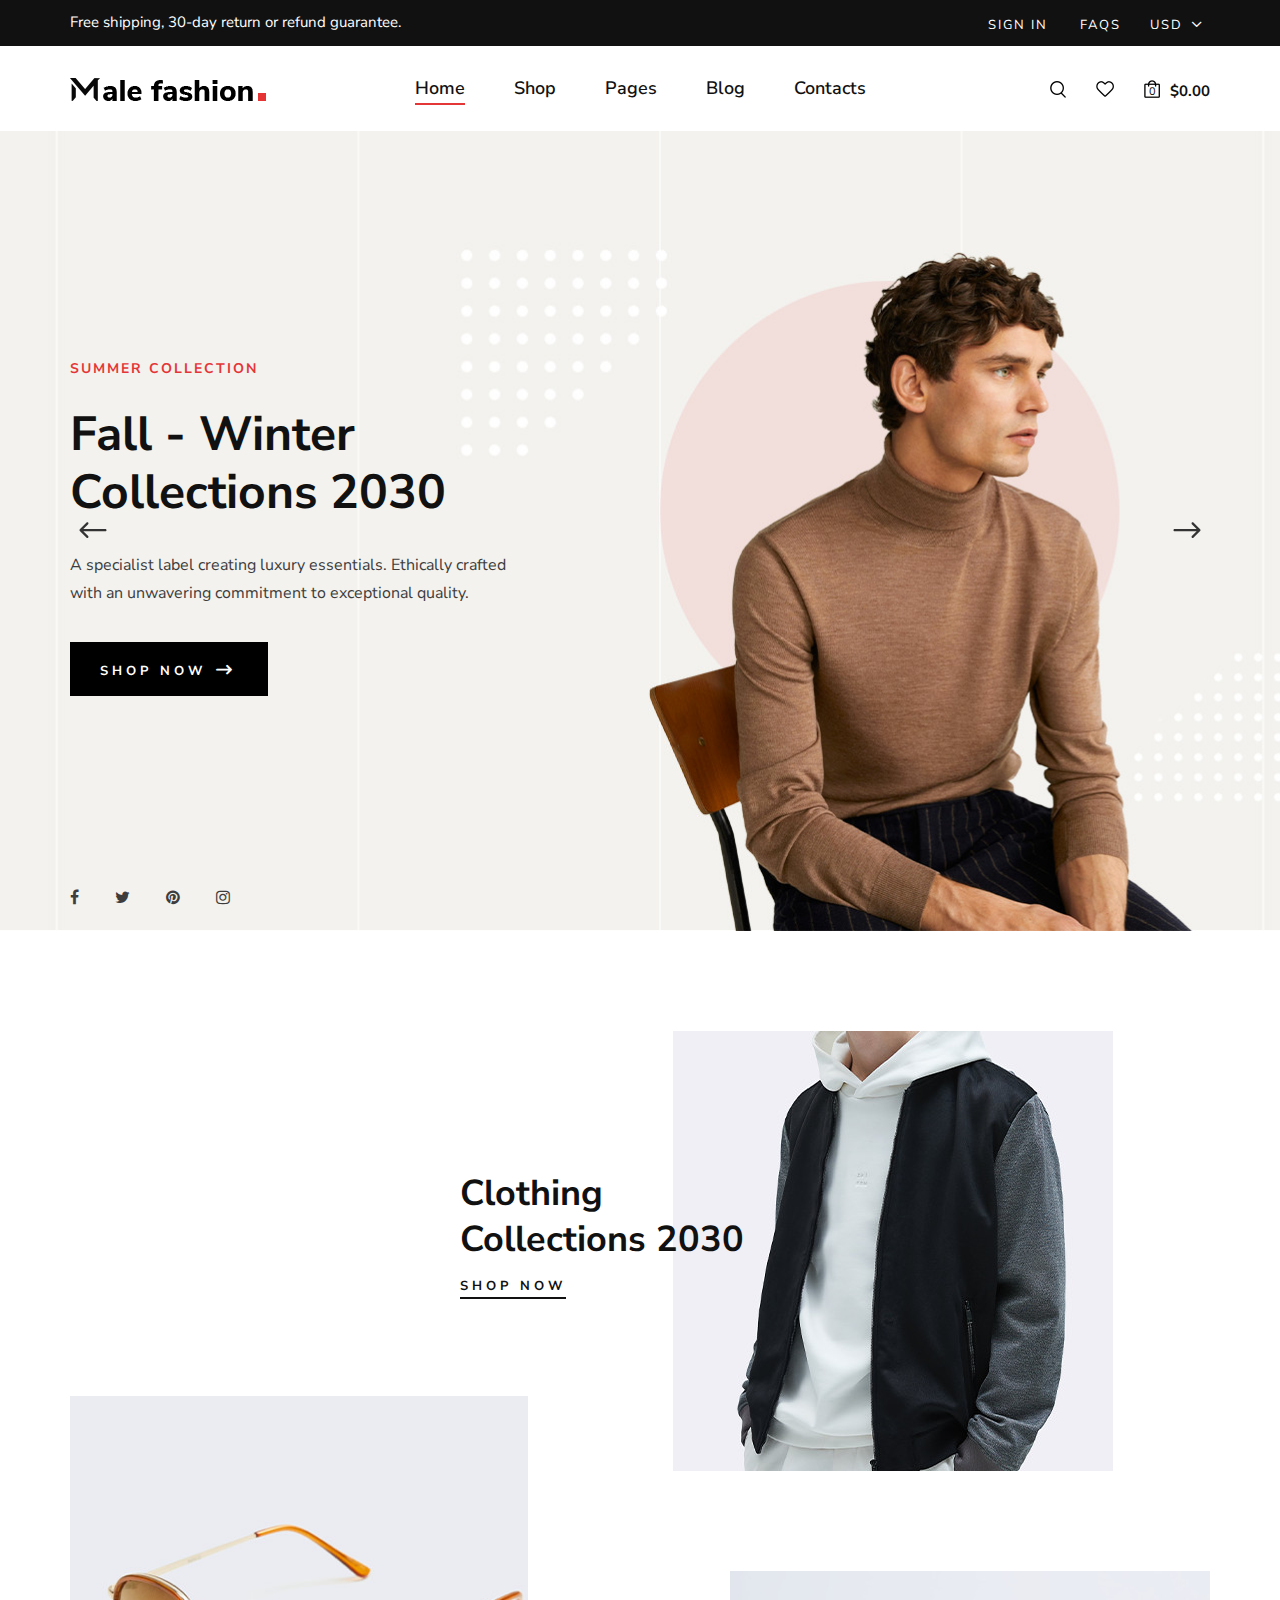
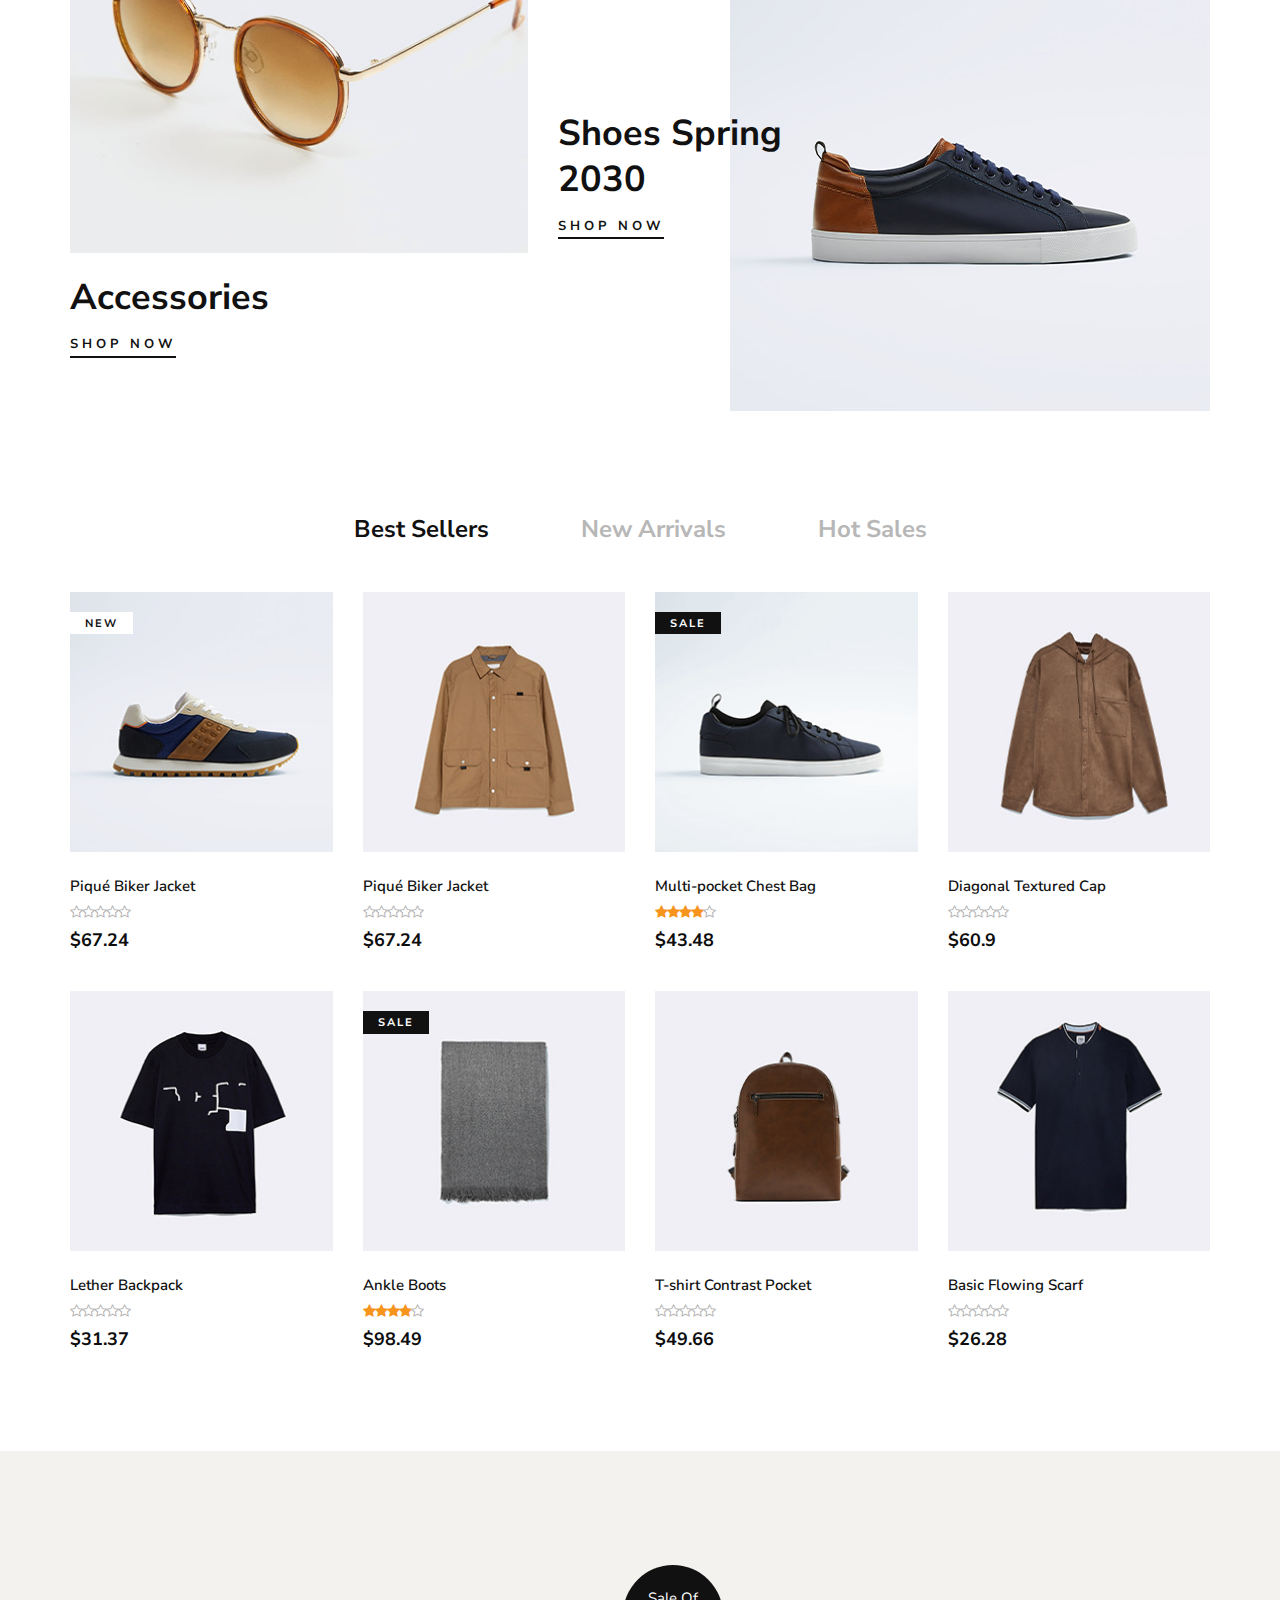
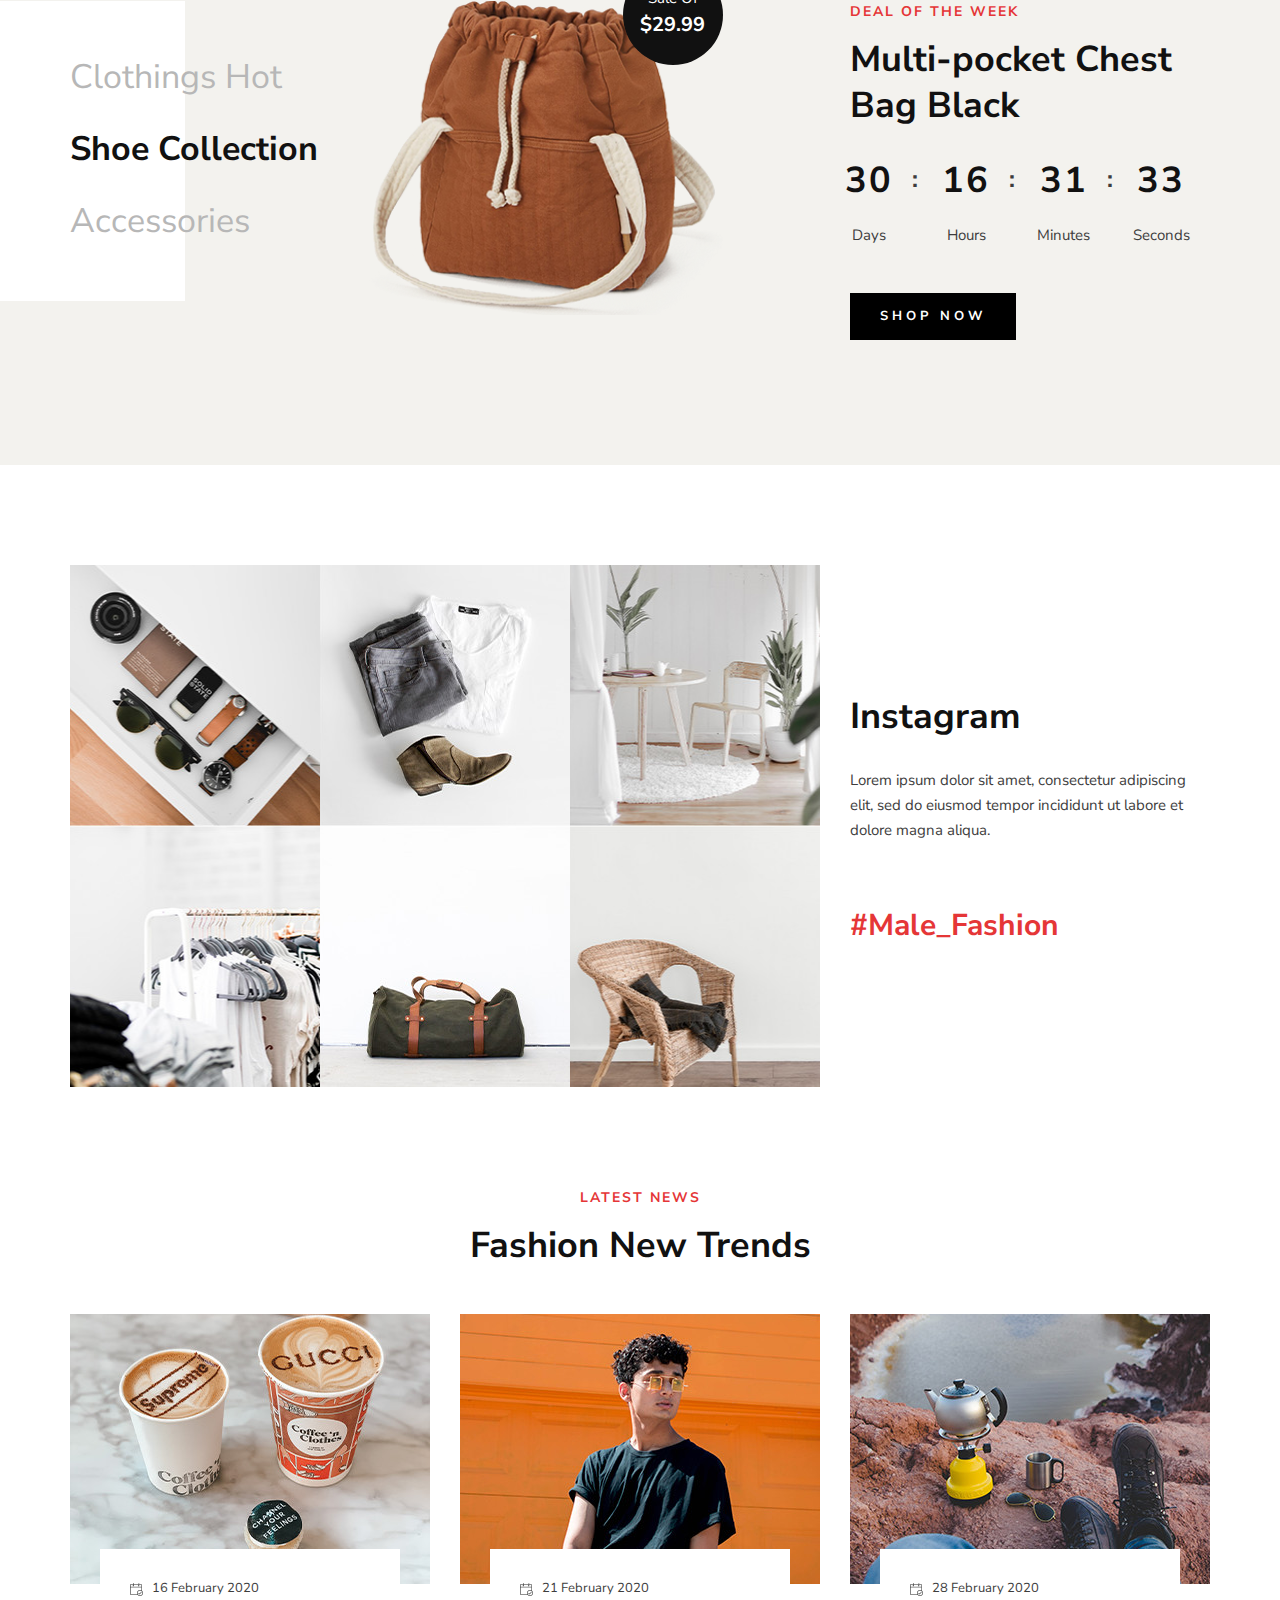
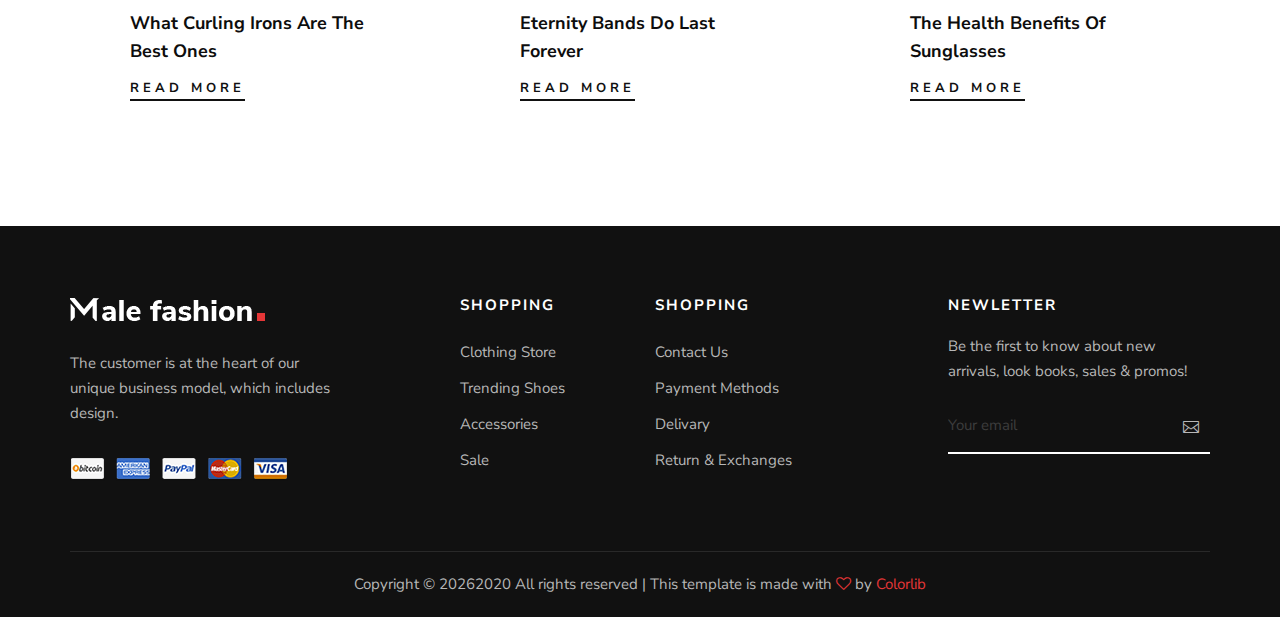
==== index.html @ 42511822 "ini dia" ====
<!DOCTYPE html>
<html lang="zxx">

<head>
    <meta charset="UTF-8">
    <meta name="description" content="Male_Fashion Template">
    <meta name="keywords" content="Male_Fashion, unica, creative, html">
    <meta name="viewport" content="width=device-width, initial-scale=1.0">
    <meta http-equiv="X-UA-Compatible" content="ie=edge">
    <title>Male-Fashion | Template</title>

    <!-- Google Font -->
    <link href="https://fonts.googleapis.com/css2?family=Nunito+Sans:wght@300;400;600;700;800;900&display=swap"
    rel="stylesheet">

    <!-- Css Styles -->
    <link rel="stylesheet" href="css/bootstrap.min.css" type="text/css">
    <link rel="stylesheet" href="css/font-awesome.min.css" type="text/css">
    <link rel="stylesheet" href="css/elegant-icons.css" type="text/css">
    <link rel="stylesheet" href="css/magnific-popup.css" type="text/css">
    <link rel="stylesheet" href="css/nice-select.css" type="text/css">
    <link rel="stylesheet" href="css/owl.carousel.min.css" type="text/css">
    <link rel="stylesheet" href="css/slicknav.min.css" type="text/css">
    <link rel="stylesheet" href="css/style.css" type="text/css">
</head>

<body>
    <!-- Page Preloder -->
    <div id="preloder">
        <div class="loader"></div>
    </div>

    <!-- Offcanvas Menu Begin -->
    <div class="offcanvas-menu-overlay"></div>
    <div class="offcanvas-menu-wrapper">
        <div class="offcanvas__option">
            <div class="offcanvas__links">
                <a href="#">Sign in</a>
                <a href="#">FAQs</a>
            </div>
            <div class="offcanvas__top__hover">
                <span>Usd <i class="arrow_carrot-down"></i></span>
                <ul>
                    <li>USD</li>
                    <li>EUR</li>
                    <li>USD</li>
                </ul>
            </div>
        </div>
        <div class="offcanvas__nav__option">
            <a href="#" class="search-switch"><img src="img/icon/search.png" alt=""></a>
            <a href="#"><img src="img/icon/heart.png" alt=""></a>
            <a href="#"><img src="img/icon/cart.png" alt=""> <span>0</span></a>
            <div class="price">$0.00</div>
        </div>
        <div id="mobile-menu-wrap"></div>
        <div class="offcanvas__text">
            <p>Free shipping, 30-day return or refund guarantee.</p>
        </div>
    </div>
    <!-- Offcanvas Menu End -->

    <!-- Header Section Begin -->
    <header class="header">
        <div class="header__top">
            <div class="container">
                <div class="row">
                    <div class="col-lg-6 col-md-7">
                        <div class="header__top__left">
                            <p>Free shipping, 30-day return or refund guarantee.</p>
                        </div>
                    </div>
                    <div class="col-lg-6 col-md-5">
                        <div class="header__top__right">
                            <div class="header__top__links">
                                <a href="#">Sign in</a>
                                <a href="#">FAQs</a>
                            </div>
                            <div class="header__top__hover">
                                <span>Usd <i class="arrow_carrot-down"></i></span>
                                <ul>
                                    <li>USD</li>
                                    <li>EUR</li>
                                    <li>USD</li>
                                </ul>
                            </div>
                        </div>
                    </div>
                </div>
            </div>
        </div>
        <div class="container">
            <div class="row">
                <div class="col-lg-3 col-md-3">
                    <div class="header__logo">
                        <a href="./index.html"><img src="img/logo.png" alt=""></a>
                    </div>
                </div>
                <div class="col-lg-6 col-md-6">
                    <nav class="header__menu mobile-menu">
                        <ul>
                            <li class="active"><a href="./index.html">Home</a></li>
                            <li><a href="./shop.html">Shop</a></li>
                            <li><a href="#">Pages</a>
                                <ul class="dropdown">
                                    <li><a href="./about.html">About Us</a></li>
                                    <li><a href="./shop-details.html">Shop Details</a></li>
                                    <li><a href="./shopping-cart.html">Shopping Cart</a></li>
                                    <li><a href="./checkout.html">Check Out</a></li>
                                    <li><a href="./blog-details.html">Blog Details</a></li>
                                </ul>
                            </li>
                            <li><a href="./blog.html">Blog</a></li>
                            <li><a href="./contact.html">Contacts</a></li>
                        </ul>
                    </nav>
                </div>
                <div class="col-lg-3 col-md-3">
                    <div class="header__nav__option">
                        <a href="#" class="search-switch"><img src="img/icon/search.png" alt=""></a>
                        <a href="#"><img src="img/icon/heart.png" alt=""></a>
                        <a href="#"><img src="img/icon/cart.png" alt=""> <span>0</span></a>
                        <div class="price">$0.00</div>
                    </div>
                </div>
            </div>
            <div class="canvas__open"><i class="fa fa-bars"></i></div>
        </div>
    </header>
    <!-- Header Section End -->

    <!-- Hero Section Begin -->
    <section class="hero">
        <div class="hero__slider owl-carousel">
            <div class="hero__items set-bg" data-setbg="img/hero/hero-1.jpg">
                <div class="container">
                    <div class="row">
                        <div class="col-xl-5 col-lg-7 col-md-8">
                            <div class="hero__text">
                                <h6>Summer Collection</h6>
                                <h2>Fall - Winter Collections 2030</h2>
                                <p>A specialist label creating luxury essentials. Ethically crafted with an unwavering
                                commitment to exceptional quality.</p>
                                <a href="#" class="primary-btn">Shop now <span class="arrow_right"></span></a>
                                <div class="hero__social">
                                    <a href="#"><i class="fa fa-facebook"></i></a>
                                    <a href="#"><i class="fa fa-twitter"></i></a>
                                    <a href="#"><i class="fa fa-pinterest"></i></a>
                                    <a href="#"><i class="fa fa-instagram"></i></a>
                                </div>
                            </div>
                        </div>
                    </div>
                </div>
            </div>
            <div class="hero__items set-bg" data-setbg="img/hero/hero-2.jpg">
                <div class="container">
                    <div class="row">
                        <div class="col-xl-5 col-lg-7 col-md-8">
                            <div class="hero__text">
                                <h6>Summer Collection</h6>
                                <h2>Fall - Winter Collections 2030</h2>
                                <p>A specialist label creating luxury essentials. Ethically crafted with an unwavering
                                commitment to exceptional quality.</p>
                                <a href="#" class="primary-btn">Shop now <span class="arrow_right"></span></a>
                                <div class="hero__social">
                                    <a href="#"><i class="fa fa-facebook"></i></a>
                                    <a href="#"><i class="fa fa-twitter"></i></a>
                                    <a href="#"><i class="fa fa-pinterest"></i></a>
                                    <a href="#"><i class="fa fa-instagram"></i></a>
                                </div>
                            </div>
                        </div>
                    </div>
                </div>
            </div>
        </div>
    </section>
    <!-- Hero Section End -->

    <!-- Banner Section Begin -->
    <section class="banner spad">
        <div class="container">
            <div class="row">
                <div class="col-lg-7 offset-lg-4">
                    <div class="banner__item">
                        <div class="banner__item__pic">
                            <img src="img/banner/banner-1.jpg" alt="">
                        </div>
                        <div class="banner__item__text">
                            <h2>Clothing Collections 2030</h2>
                            <a href="#">Shop now</a>
                        </div>
                    </div>
                </div>
                <div class="col-lg-5">
                    <div class="banner__item banner__item--middle">
                        <div class="banner__item__pic">
                            <img src="img/banner/banner-2.jpg" alt="">
                        </div>
                        <div class="banner__item__text">
                            <h2>Accessories</h2>
                            <a href="#">Shop now</a>
                        </div>
                    </div>
                </div>
                <div class="col-lg-7">
                    <div class="banner__item banner__item--last">
                        <div class="banner__item__pic">
                            <img src="img/banner/banner-3.jpg" alt="">
                        </div>
                        <div class="banner__item__text">
                            <h2>Shoes Spring 2030</h2>
                            <a href="#">Shop now</a>
                        </div>
                    </div>
                </div>
            </div>
        </div>
    </section>
    <!-- Banner Section End -->

    <!-- Product Section Begin -->
    <section class="product spad">
        <div class="container">
            <div class="row">
                <div class="col-lg-12">
                    <ul class="filter__controls">
                        <li class="active" data-filter="*">Best Sellers</li>
                        <li data-filter=".new-arrivals">New Arrivals</li>
                        <li data-filter=".hot-sales">Hot Sales</li>
                    </ul>
                </div>
            </div>
            <div class="row product__filter">
                <div class="col-lg-3 col-md-6 col-sm-6 col-md-6 col-sm-6 mix new-arrivals">
                    <div class="product__item">
                        <div class="product__item__pic set-bg" data-setbg="img/product/product-1.jpg">
                            <span class="label">New</span>
                            <ul class="product__hover">
                                <li><a href="#"><img src="img/icon/heart.png" alt=""></a></li>
                                <li><a href="#"><img src="img/icon/compare.png" alt=""> <span>Compare</span></a></li>
                                <li><a href="#"><img src="img/icon/search.png" alt=""></a></li>
                            </ul>
                        </div>
                        <div class="product__item__text">
                            <h6>Piqué Biker Jacket</h6>
                            <a href="#" class="add-cart">+ Add To Cart</a>
                            <div class="rating">
                                <i class="fa fa-star-o"></i>
                                <i class="fa fa-star-o"></i>
                                <i class="fa fa-star-o"></i>
                                <i class="fa fa-star-o"></i>
                                <i class="fa fa-star-o"></i>
                            </div>
                            <h5>$67.24</h5>
                            <div class="product__color__select">
                                <label for="pc-1">
                                    <input type="radio" id="pc-1">
                                </label>
                                <label class="active black" for="pc-2">
                                    <input type="radio" id="pc-2">
                                </label>
                                <label class="grey" for="pc-3">
                                    <input type="radio" id="pc-3">
                                </label>
                            </div>
                        </div>
                    </div>
                </div>
                <div class="col-lg-3 col-md-6 col-sm-6 col-md-6 col-sm-6 mix hot-sales">
                    <div class="product__item">
                        <div class="product__item__pic set-bg" data-setbg="img/product/product-2.jpg">
                            <ul class="product__hover">
                                <li><a href="#"><img src="img/icon/heart.png" alt=""></a></li>
                                <li><a href="#"><img src="img/icon/compare.png" alt=""> <span>Compare</span></a></li>
                                <li><a href="#"><img src="img/icon/search.png" alt=""></a></li>
                            </ul>
                        </div>
                        <div class="product__item__text">
                            <h6>Piqué Biker Jacket</h6>
                            <a href="#" class="add-cart">+ Add To Cart</a>
                            <div class="rating">
                                <i class="fa fa-star-o"></i>
                                <i class="fa fa-star-o"></i>
                                <i class="fa fa-star-o"></i>
                                <i class="fa fa-star-o"></i>
                                <i class="fa fa-star-o"></i>
                            </div>
                            <h5>$67.24</h5>
                            <div class="product__color__select">
                                <label for="pc-4">
                                    <input type="radio" id="pc-4">
                                </label>
                                <label class="active black" for="pc-5">
                                    <input type="radio" id="pc-5">
                                </label>
                                <label class="grey" for="pc-6">
                                    <input type="radio" id="pc-6">
                                </label>
                            </div>
                        </div>
                    </div>
                </div>
                <div class="col-lg-3 col-md-6 col-sm-6 col-md-6 col-sm-6 mix new-arrivals">
                    <div class="product__item sale">
                        <div class="product__item__pic set-bg" data-setbg="img/product/product-3.jpg">
                            <span class="label">Sale</span>
                            <ul class="product__hover">
                                <li><a href="#"><img src="img/icon/heart.png" alt=""></a></li>
                                <li><a href="#"><img src="img/icon/compare.png" alt=""> <span>Compare</span></a></li>
                                <li><a href="#"><img src="img/icon/search.png" alt=""></a></li>
                            </ul>
                        </div>
                        <div class="product__item__text">
                            <h6>Multi-pocket Chest Bag</h6>
                            <a href="#" class="add-cart">+ Add To Cart</a>
                            <div class="rating">
                                <i class="fa fa-star"></i>
                                <i class="fa fa-star"></i>
                                <i class="fa fa-star"></i>
                                <i class="fa fa-star"></i>
                                <i class="fa fa-star-o"></i>
                            </div>
                            <h5>$43.48</h5>
                            <div class="product__color__select">
                                <label for="pc-7">
                                    <input type="radio" id="pc-7">
                                </label>
                                <label class="active black" for="pc-8">
                                    <input type="radio" id="pc-8">
                                </label>
                                <label class="grey" for="pc-9">
                                    <input type="radio" id="pc-9">
                                </label>
                            </div>
                        </div>
                    </div>
                </div>
                <div class="col-lg-3 col-md-6 col-sm-6 col-md-6 col-sm-6 mix hot-sales">
                    <div class="product__item">
                        <div class="product__item__pic set-bg" data-setbg="img/product/product-4.jpg">
                            <ul class="product__hover">
                                <li><a href="#"><img src="img/icon/heart.png" alt=""></a></li>
                                <li><a href="#"><img src="img/icon/compare.png" alt=""> <span>Compare</span></a></li>
                                <li><a href="#"><img src="img/icon/search.png" alt=""></a></li>
                            </ul>
                        </div>
                        <div class="product__item__text">
                            <h6>Diagonal Textured Cap</h6>
                            <a href="#" class="add-cart">+ Add To Cart</a>
                            <div class="rating">
                                <i class="fa fa-star-o"></i>
                                <i class="fa fa-star-o"></i>
                                <i class="fa fa-star-o"></i>
                                <i class="fa fa-star-o"></i>
                                <i class="fa fa-star-o"></i>
                            </div>
                            <h5>$60.9</h5>
                            <div class="product__color__select">
                                <label for="pc-10">
                                    <input type="radio" id="pc-10">
                                </label>
                                <label class="active black" for="pc-11">
                                    <input type="radio" id="pc-11">
                                </label>
                                <label class="grey" for="pc-12">
                                    <input type="radio" id="pc-12">
                                </label>
                            </div>
                        </div>
                    </div>
                </div>
                <div class="col-lg-3 col-md-6 col-sm-6 col-md-6 col-sm-6 mix new-arrivals">
                    <div class="product__item">
                        <div class="product__item__pic set-bg" data-setbg="img/product/product-5.jpg">
                            <ul class="product__hover">
                                <li><a href="#"><img src="img/icon/heart.png" alt=""></a></li>
                                <li><a href="#"><img src="img/icon/compare.png" alt=""> <span>Compare</span></a></li>
                                <li><a href="#"><img src="img/icon/search.png" alt=""></a></li>
                            </ul>
                        </div>
                        <div class="product__item__text">
                            <h6>Lether Backpack</h6>
                            <a href="#" class="add-cart">+ Add To Cart</a>
                            <div class="rating">
                                <i class="fa fa-star-o"></i>
                                <i class="fa fa-star-o"></i>
                                <i class="fa fa-star-o"></i>
                                <i class="fa fa-star-o"></i>
                                <i class="fa fa-star-o"></i>
                            </div>
                            <h5>$31.37</h5>
                            <div class="product__color__select">
                                <label for="pc-13">
                                    <input type="radio" id="pc-13">
                                </label>
                                <label class="active black" for="pc-14">
                                    <input type="radio" id="pc-14">
                                </label>
                                <label class="grey" for="pc-15">
                                    <input type="radio" id="pc-15">
                                </label>
                            </div>
                        </div>
                    </div>
                </div>
                <div class="col-lg-3 col-md-6 col-sm-6 col-md-6 col-sm-6 mix hot-sales">
                    <div class="product__item sale">
                        <div class="product__item__pic set-bg" data-setbg="img/product/product-6.jpg">
                            <span class="label">Sale</span>
                            <ul class="product__hover">
                                <li><a href="#"><img src="img/icon/heart.png" alt=""></a></li>
                                <li><a href="#"><img src="img/icon/compare.png" alt=""> <span>Compare</span></a></li>
                                <li><a href="#"><img src="img/icon/search.png" alt=""></a></li>
                            </ul>
                        </div>
                        <div class="product__item__text">
                            <h6>Ankle Boots</h6>
                            <a href="#" class="add-cart">+ Add To Cart</a>
                            <div class="rating">
                                <i class="fa fa-star"></i>
                                <i class="fa fa-star"></i>
                                <i class="fa fa-star"></i>
                                <i class="fa fa-star"></i>
                                <i class="fa fa-star-o"></i>
                            </div>
                            <h5>$98.49</h5>
                            <div class="product__color__select">
                                <label for="pc-16">
                                    <input type="radio" id="pc-16">
                                </label>
                                <label class="active black" for="pc-17">
                                    <input type="radio" id="pc-17">
                                </label>
                                <label class="grey" for="pc-18">
                                    <input type="radio" id="pc-18">
                                </label>
                            </div>
                        </div>
                    </div>
                </div>
                <div class="col-lg-3 col-md-6 col-sm-6 col-md-6 col-sm-6 mix new-arrivals">
                    <div class="product__item">
                        <div class="product__item__pic set-bg" data-setbg="img/product/product-7.jpg">
                            <ul class="product__hover">
                                <li><a href="#"><img src="img/icon/heart.png" alt=""></a></li>
                                <li><a href="#"><img src="img/icon/compare.png" alt=""> <span>Compare</span></a></li>
                                <li><a href="#"><img src="img/icon/search.png" alt=""></a></li>
                            </ul>
                        </div>
                        <div class="product__item__text">
                            <h6>T-shirt Contrast Pocket</h6>
                            <a href="#" class="add-cart">+ Add To Cart</a>
                            <div class="rating">
                                <i class="fa fa-star-o"></i>
                                <i class="fa fa-star-o"></i>
                                <i class="fa fa-star-o"></i>
                                <i class="fa fa-star-o"></i>
                                <i class="fa fa-star-o"></i>
                            </div>
                            <h5>$49.66</h5>
                            <div class="product__color__select">
                                <label for="pc-19">
                                    <input type="radio" id="pc-19">
                                </label>
                                <label class="active black" for="pc-20">
                                    <input type="radio" id="pc-20">
                                </label>
                                <label class="grey" for="pc-21">
                                    <input type="radio" id="pc-21">
                                </label>
                            </div>
                        </div>
                    </div>
                </div>
                <div class="col-lg-3 col-md-6 col-sm-6 col-md-6 col-sm-6 mix hot-sales">
                    <div class="product__item">
                        <div class="product__item__pic set-bg" data-setbg="img/product/product-8.jpg">
                            <ul class="product__hover">
                                <li><a href="#"><img src="img/icon/heart.png" alt=""></a></li>
                                <li><a href="#"><img src="img/icon/compare.png" alt=""> <span>Compare</span></a></li>
                                <li><a href="#"><img src="img/icon/search.png" alt=""></a></li>
                            </ul>
                        </div>
                        <div class="product__item__text">
                            <h6>Basic Flowing Scarf</h6>
                            <a href="#" class="add-cart">+ Add To Cart</a>
                            <div class="rating">
                                <i class="fa fa-star-o"></i>
                                <i class="fa fa-star-o"></i>
                                <i class="fa fa-star-o"></i>
                                <i class="fa fa-star-o"></i>
                                <i class="fa fa-star-o"></i>
                            </div>
                            <h5>$26.28</h5>
                            <div class="product__color__select">
                                <label for="pc-22">
                                    <input type="radio" id="pc-22">
                                </label>
                                <label class="active black" for="pc-23">
                                    <input type="radio" id="pc-23">
                                </label>
                                <label class="grey" for="pc-24">
                                    <input type="radio" id="pc-24">
                                </label>
                            </div>
                        </div>
                    </div>
                </div>
            </div>
        </div>
    </section>
    <!-- Product Section End -->

    <!-- Categories Section Begin -->
    <section class="categories spad">
        <div class="container">
            <div class="row">
                <div class="col-lg-3">
                    <div class="categories__text">
                        <h2>Clothings Hot <br /> <span>Shoe Collection</span> <br /> Accessories</h2>
                    </div>
                </div>
                <div class="col-lg-4">
                    <div class="categories__hot__deal">
                        <img src="img/product-sale.png" alt="">
                        <div class="hot__deal__sticker">
                            <span>Sale Of</span>
                            <h5>$29.99</h5>
                        </div>
                    </div>
                </div>
                <div class="col-lg-4 offset-lg-1">
                    <div class="categories__deal__countdown">
                        <span>Deal Of The Week</span>
                        <h2>Multi-pocket Chest Bag Black</h2>
                        <div class="categories__deal__countdown__timer" id="countdown">
                            <div class="cd-item">
                                <span>3</span>
                                <p>Days</p>
                            </div>
                            <div class="cd-item">
                                <span>1</span>
                                <p>Hours</p>
                            </div>
                            <div class="cd-item">
                                <span>50</span>
                                <p>Minutes</p>
                            </div>
                            <div class="cd-item">
                                <span>18</span>
                                <p>Seconds</p>
                            </div>
                        </div>
                        <a href="#" class="primary-btn">Shop now</a>
                    </div>
                </div>
            </div>
        </div>
    </section>
    <!-- Categories Section End -->

    <!-- Instagram Section Begin -->
    <section class="instagram spad">
        <div class="container">
            <div class="row">
                <div class="col-lg-8">
                    <div class="instagram__pic">
                        <div class="instagram__pic__item set-bg" data-setbg="img/instagram/instagram-1.jpg"></div>
                        <div class="instagram__pic__item set-bg" data-setbg="img/instagram/instagram-2.jpg"></div>
                        <div class="instagram__pic__item set-bg" data-setbg="img/instagram/instagram-3.jpg"></div>
                        <div class="instagram__pic__item set-bg" data-setbg="img/instagram/instagram-4.jpg"></div>
                        <div class="instagram__pic__item set-bg" data-setbg="img/instagram/instagram-5.jpg"></div>
                        <div class="instagram__pic__item set-bg" data-setbg="img/instagram/instagram-6.jpg"></div>
                    </div>
                </div>
                <div class="col-lg-4">
                    <div class="instagram__text">
                        <h2>Instagram</h2>
                        <p>Lorem ipsum dolor sit amet, consectetur adipiscing elit, sed do eiusmod tempor incididunt ut
                        labore et dolore magna aliqua.</p>
                        <h3>#Male_Fashion</h3>
                    </div>
                </div>
            </div>
        </div>
    </section>
    <!-- Instagram Section End -->

    <!-- Latest Blog Section Begin -->
    <section class="latest spad">
        <div class="container">
            <div class="row">
                <div class="col-lg-12">
                    <div class="section-title">
                        <span>Latest News</span>
                        <h2>Fashion New Trends</h2>
                    </div>
                </div>
            </div>
            <div class="row">
                <div class="col-lg-4 col-md-6 col-sm-6">
                    <div class="blog__item">
                        <div class="blog__item__pic set-bg" data-setbg="img/blog/blog-1.jpg"></div>
                        <div class="blog__item__text">
                            <span><img src="img/icon/calendar.png" alt=""> 16 February 2020</span>
                            <h5>What Curling Irons Are The Best Ones</h5>
                            <a href="#">Read More</a>
                        </div>
                    </div>
                </div>
                <div class="col-lg-4 col-md-6 col-sm-6">
                    <div class="blog__item">
                        <div class="blog__item__pic set-bg" data-setbg="img/blog/blog-2.jpg"></div>
                        <div class="blog__item__text">
                            <span><img src="img/icon/calendar.png" alt=""> 21 February 2020</span>
                            <h5>Eternity Bands Do Last Forever</h5>
                            <a href="#">Read More</a>
                        </div>
                    </div>
                </div>
                <div class="col-lg-4 col-md-6 col-sm-6">
                    <div class="blog__item">
                        <div class="blog__item__pic set-bg" data-setbg="img/blog/blog-3.jpg"></div>
                        <div class="blog__item__text">
                            <span><img src="img/icon/calendar.png" alt=""> 28 February 2020</span>
                            <h5>The Health Benefits Of Sunglasses</h5>
                            <a href="#">Read More</a>
                        </div>
                    </div>
                </div>
            </div>
        </div>
    </section>
    <!-- Latest Blog Section End -->

    <!-- Footer Section Begin -->
    <footer class="footer">
        <div class="container">
            <div class="row">
                <div class="col-lg-3 col-md-6 col-sm-6">
                    <div class="footer__about">
                        <div class="footer__logo">
                            <a href="#"><img src="img/footer-logo.png" alt=""></a>
                        </div>
                        <p>The customer is at the heart of our unique business model, which includes design.</p>
                        <a href="#"><img src="img/payment.png" alt=""></a>
                    </div>
                </div>
                <div class="col-lg-2 offset-lg-1 col-md-3 col-sm-6">
                    <div class="footer__widget">
                        <h6>Shopping</h6>
                        <ul>
                            <li><a href="#">Clothing Store</a></li>
                            <li><a href="#">Trending Shoes</a></li>
                            <li><a href="#">Accessories</a></li>
                            <li><a href="#">Sale</a></li>
                        </ul>
                    </div>
                </div>
                <div class="col-lg-2 col-md-3 col-sm-6">
                    <div class="footer__widget">
                        <h6>Shopping</h6>
                        <ul>
                            <li><a href="#">Contact Us</a></li>
                            <li><a href="#">Payment Methods</a></li>
                            <li><a href="#">Delivary</a></li>
                            <li><a href="#">Return & Exchanges</a></li>
                        </ul>
                    </div>
                </div>
                <div class="col-lg-3 offset-lg-1 col-md-6 col-sm-6">
                    <div class="footer__widget">
                        <h6>NewLetter</h6>
                        <div class="footer__newslatter">
                            <p>Be the first to know about new arrivals, look books, sales & promos!</p>
                            <form action="#">
                                <input type="text" placeholder="Your email">
                                <button type="submit"><span class="icon_mail_alt"></span></button>
                            </form>
                        </div>
                    </div>
                </div>
            </div>
            <div class="row">
                <div class="col-lg-12 text-center">
                    <div class="footer__copyright__text">
                        <!-- Link back to Colorlib can't be removed. Template is licensed under CC BY 3.0. -->
                        <p>Copyright ©
                            <script>
                                document.write(new Date().getFullYear());
                            </script>2020
                            All rights reserved | This template is made with <i class="fa fa-heart-o"
                            aria-hidden="true"></i> by <a href="https://colorlib.com" target="_blank">Colorlib</a>
                        </p>
                        <!-- Link back to Colorlib can't be removed. Template is licensed under CC BY 3.0. -->
                    </div>
                </div>
            </div>
        </div>
    </footer>
    <!-- Footer Section End -->

    <!-- Search Begin -->
    <div class="search-model">
        <div class="h-100 d-flex align-items-center justify-content-center">
            <div class="search-close-switch">+</div>
            <form class="search-model-form">
                <input type="text" id="search-input" placeholder="Search here.....">
            </form>
        </div>
    </div>
    <!-- Search End -->

    <!-- Js Plugins -->
    <script src="js/jquery-3.3.1.min.js"></script>
    <script src="js/bootstrap.min.js"></script>
    <script src="js/jquery.nice-select.min.js"></script>
    <script src="js/jquery.nicescroll.min.js"></script>
    <script src="js/jquery.magnific-popup.min.js"></script>
    <script src="js/jquery.countdown.min.js"></script>
    <script src="js/jquery.slicknav.js"></script>
    <script src="js/mixitup.min.js"></script>
    <script src="js/owl.carousel.min.js"></script>
    <script src="js/main.js"></script>
</body>

</html>
---- css/elegant-icons.css ----
@font-face {
	font-family: 'ElegantIcons';
	src:url('../fonts/ElegantIcons.eot');
	src:url('../fonts/ElegantIcons.eot?#iefix') format('embedded-opentype'),
		url('../fonts/ElegantIcons.woff') format('woff'),
		url('../fonts/ElegantIcons.ttf') format('truetype'),
		url('../fonts/ElegantIcons.svg#ElegantIcons') format('svg');
	font-weight: normal;
	font-style: normal;
}

/* Use the following CSS code if you want to use data attributes for inserting your icons */
[data-icon]:before {
	font-family: 'ElegantIcons';
	content: attr(data-icon);
	speak: none;
	font-weight: normal;
	font-variant: normal;
	text-transform: none;
	line-height: 1;
	-webkit-font-smoothing: antialiased;
	-moz-osx-font-smoothing: grayscale;
}

/* Use the following CSS code if you want to have a class per icon */
/*
Instead of a list of all class selectors,
you can use the generic selector below, but it's slower:
[class*="your-class-prefix"] {
*/
.arrow_up, .arrow_down, .arrow_left, .arrow_right, .arrow_left-up, .arrow_right-up, .arrow_right-down, .arrow_left-down, .arrow-up-down, .arrow_up-down_alt, .arrow_left-right_alt, .arrow_left-right, .arrow_expand_alt2, .arrow_expand_alt, .arrow_condense, .arrow_expand, .arrow_move, .arrow_carrot-up, .arrow_carrot-down, .arrow_carrot-left, .arrow_carrot-right, .arrow_carrot-2up, .arrow_carrot-2down, .arrow_carrot-2left, .arrow_carrot-2right, .arrow_carrot-up_alt2, .arrow_carrot-down_alt2, .arrow_carrot-left_alt2, .arrow_carrot-right_alt2, .arrow_carrot-2up_alt2, .arrow_carrot-2down_alt2, .arrow_carrot-2left_alt2, .arrow_carrot-2right_alt2, .arrow_triangle-up, .arrow_triangle-down, .arrow_triangle-left, .arrow_triangle-right, .arrow_triangle-up_alt2, .arrow_triangle-down_alt2, .arrow_triangle-left_alt2, .arrow_triangle-right_alt2, .arrow_back, .icon_minus-06, .icon_plus, .icon_close, .icon_check, .icon_minus_alt2, .icon_plus_alt2, .icon_close_alt2, .icon_check_alt2, .icon_zoom-out_alt, .icon_zoom-in_alt, .icon_search, .icon_box-empty, .icon_box-selected, .icon_minus-box, .icon_plus-box, .icon_box-checked, .icon_circle-empty, .icon_circle-slelected, .icon_stop_alt2, .icon_stop, .icon_pause_alt2, .icon_pause, .icon_menu, .icon_menu-square_alt2, .icon_menu-circle_alt2, .icon_ul, .icon_ol, .icon_adjust-horiz, .icon_adjust-vert, .icon_document_alt, .icon_documents_alt, .icon_pencil, .icon_pencil-edit_alt, .icon_pencil-edit, .icon_folder-alt, .icon_folder-open_alt, .icon_folder-add_alt, .icon_info_alt, .icon_error-oct_alt, .icon_error-circle_alt, .icon_error-triangle_alt, .icon_question_alt2, .icon_question, .icon_comment_alt, .icon_chat_alt, .icon_vol-mute_alt, .icon_volume-low_alt, .icon_volume-high_alt, .icon_quotations, .icon_quotations_alt2, .icon_clock_alt, .icon_lock_alt, .icon_lock-open_alt, .icon_key_alt, .icon_cloud_alt, .icon_cloud-upload_alt, .icon_cloud-download_alt, .icon_image, .icon_images, .icon_lightbulb_alt, .icon_gift_alt, .icon_house_alt, .icon_genius, .icon_mobile, .icon_tablet, .icon_laptop, .icon_desktop, .icon_camera_alt, .icon_mail_alt, .icon_cone_alt, .icon_ribbon_alt, .icon_bag_alt, .icon_creditcard, .icon_cart_alt, .icon_paperclip, .icon_tag_alt, .icon_tags_alt, .icon_trash_alt, .icon_cursor_alt, .icon_mic_alt, .icon_compass_alt, .icon_pin_alt, .icon_pushpin_alt, .icon_map_alt, .icon_drawer_alt, .icon_toolbox_alt, .icon_book_alt, .icon_calendar, .icon_film, .icon_table, .icon_contacts_alt, .icon_headphones, .icon_lifesaver, .icon_piechart, .icon_refresh, .icon_link_alt, .icon_link, .icon_loading, .icon_blocked, .icon_archive_alt, .icon_heart_alt, .icon_star_alt, .icon_star-half_alt, .icon_star, .icon_star-half, .icon_tools, .icon_tool, .icon_cog, .icon_cogs, .arrow_up_alt, .arrow_down_alt, .arrow_left_alt, .arrow_right_alt, .arrow_left-up_alt, .arrow_right-up_alt, .arrow_right-down_alt, .arrow_left-down_alt, .arrow_condense_alt, .arrow_expand_alt3, .arrow_carrot_up_alt, .arrow_carrot-down_alt, .arrow_carrot-left_alt, .arrow_carrot-right_alt, .arrow_carrot-2up_alt, .arrow_carrot-2dwnn_alt, .arrow_carrot-2left_alt, .arrow_carrot-2right_alt, .arrow_triangle-up_alt, .arrow_triangle-down_alt, .arrow_triangle-left_alt, .arrow_triangle-right_alt, .icon_minus_alt, .icon_plus_alt, .icon_close_alt, .icon_check_alt, .icon_zoom-out, .icon_zoom-in, .icon_stop_alt, .icon_menu-square_alt, .icon_menu-circle_alt, .icon_document, .icon_documents, .icon_pencil_alt, .icon_folder, .icon_folder-open, .icon_folder-add, .icon_folder_upload, .icon_folder_download, .icon_info, .icon_error-circle, .icon_error-oct, .icon_error-triangle, .icon_question_alt, .icon_comment, .icon_chat, .icon_vol-mute, .icon_volume-low, .icon_volume-high, .icon_quotations_alt, .icon_clock, .icon_lock, .icon_lock-open, .icon_key, .icon_cloud, .icon_cloud-upload, .icon_cloud-download, .icon_lightbulb, .icon_gift, .icon_house, .icon_camera, .icon_mail, .icon_cone, .icon_ribbon, .icon_bag, .icon_cart, .icon_tag, .icon_tags, .icon_trash, .icon_cursor, .icon_mic, .icon_compass, .icon_pin, .icon_pushpin, .icon_map, .icon_drawer, .icon_toolbox, .icon_book, .icon_contacts, .icon_archive, .icon_heart, .icon_profile, .icon_group, .icon_grid-2x2, .icon_grid-3x3, .icon_music, .icon_pause_alt, .icon_phone, .icon_upload, .icon_download, .social_facebook, .social_twitter, .social_pinterest, .social_googleplus, .social_tumblr, .social_tumbleupon, .social_wordpress, .social_instagram, .social_dribbble, .social_vimeo, .social_linkedin, .social_rss, .social_deviantart, .social_share, .social_myspace, .social_skype, .social_youtube, .social_picassa, .social_googledrive, .social_flickr, .social_blogger, .social_spotify, .social_delicious, .social_facebook_circle, .social_twitter_circle, .social_pinterest_circle, .social_googleplus_circle, .social_tumblr_circle, .social_stumbleupon_circle, .social_wordpress_circle, .social_instagram_circle, .social_dribbble_circle, .social_vimeo_circle, .social_linkedin_circle, .social_rss_circle, .social_deviantart_circle, .social_share_circle, .social_myspace_circle, .social_skype_circle, .social_youtube_circle, .social_picassa_circle, .social_googledrive_alt2, .social_flickr_circle, .social_blogger_circle, .social_spotify_circle, .social_delicious_circle, .social_facebook_square, .social_twitter_square, .social_pinterest_square, .social_googleplus_square, .social_tumblr_square, .social_stumbleupon_square, .social_wordpress_square, .social_instagram_square, .social_dribbble_square, .social_vimeo_square, .social_linkedin_square, .social_rss_square, .social_deviantart_square, .social_share_square, .social_myspace_square, .social_skype_square, .social_youtube_square, .social_picassa_square, .social_googledrive_square, .social_flickr_square, .social_blogger_square, .social_spotify_square, .social_delicious_square, .icon_printer, .icon_calulator, .icon_building, .icon_floppy, .icon_drive, .icon_search-2, .icon_id, .icon_id-2, .icon_puzzle, .icon_like, .icon_dislike, .icon_mug, .icon_currency, .icon_wallet, .icon_pens, .icon_easel, .icon_flowchart, .icon_datareport, .icon_briefcase, .icon_shield, .icon_percent, .icon_globe, .icon_globe-2, .icon_target, .icon_hourglass, .icon_balance, .icon_rook, .icon_printer-alt, .icon_calculator_alt, .icon_building_alt, .icon_floppy_alt, .icon_drive_alt, .icon_search_alt, .icon_id_alt, .icon_id-2_alt, .icon_puzzle_alt, .icon_like_alt, .icon_dislike_alt, .icon_mug_alt, .icon_currency_alt, .icon_wallet_alt, .icon_pens_alt, .icon_easel_alt, .icon_flowchart_alt, .icon_datareport_alt, .icon_briefcase_alt, .icon_shield_alt, .icon_percent_alt, .icon_globe_alt, .icon_clipboard {
	font-family: 'ElegantIcons';
	speak: none;
	font-style: normal;
	font-weight: normal;
	font-variant: normal;
	text-transform: none;
	line-height: 1;
	-webkit-font-smoothing: antialiased;
}
.arrow_up:before {
	content: "\21";
}
.arrow_down:before {
	content: "\22";
}
.arrow_left:before {
	content: "\23";
}
.arrow_right:before {
	content: "\24";
}
.arrow_left-up:before {
	content: "\25";
}
.arrow_right-up:before {
	content: "\26";
}
.arrow_right-down:before {
	content: "\27";
}
.arrow_left-down:before {
	content: "\28";
}
.arrow-up-down:before {
	content: "\29";
}
.arrow_up-down_alt:before {
	content: "\2a";
}
.arrow_left-right_alt:before {
	content: "\2b";
}
.arrow_left-right:before {
	content: "\2c";
}
.arrow_expand_alt2:before {
	content: "\2d";
}
.arrow_expand_alt:before {
	content: "\2e";
}
.arrow_condense:before {
	content: "\2f";
}
.arrow_expand:before {
	content: "\30";
}
.arrow_move:before {
	content: "\31";
}
.arrow_carrot-up:before {
	content: "\32";
}
.arrow_carrot-down:before {
	content: "\33";
}
.arrow_carrot-left:before {
	content: "\34";
}
.arrow_carrot-right:before {
	content: "\35";
}
.arrow_carrot-2up:before {
	content: "\36";
}
.arrow_carrot-2down:before {
	content: "\37";
}
.arrow_carrot-2left:before {
	content: "\38";
}
.arrow_carrot-2right:before {
	content: "\39";
}
.arrow_carrot-up_alt2:before {
	content: "\3a";
}
.arrow_carrot-down_alt2:before {
	content: "\3b";
}
.arrow_carrot-left_alt2:before {
	content: "\3c";
}
.arrow_carrot-right_alt2:before {
	content: "\3d";
}
.arrow_carrot-2up_alt2:before {
	content: "\3e";
}
.arrow_carrot-2down_alt2:before {
	content: "\3f";
}
.arrow_carrot-2left_alt2:before {
	content: "\40";
}
.arrow_carrot-2right_alt2:before {
	content: "\41";
}
.arrow_triangle-up:before {
	content: "\42";
}
.arrow_triangle-down:before {
	content: "\43";
}
.arrow_triangle-left:before {
	content: "\44";
}
.arrow_triangle-right:before {
	content: "\45";
}
.arrow_triangle-up_alt2:before {
	content: "\46";
}
.arrow_triangle-down_alt2:before {
	content: "\47";
}
.arrow_triangle-left_alt2:before {
	content: "\48";
}
.arrow_triangle-right_alt2:before {
	content: "\49";
}
.arrow_back:before {
	content: "\4a";
}
.icon_minus-06:before {
	content: "\4b";
}
.icon_plus:before {
	content: "\4c";
}
.icon_close:before {
	content: "\4d";
}
.icon_check:before {
	content: "\4e";
}
.icon_minus_alt2:before {
	content: "\4f";
}
.icon_plus_alt2:before {
	content: "\50";
}
.icon_close_alt2:before {
	content: "\51";
}
.icon_check_alt2:before {
	content: "\52";
}
.icon_zoom-out_alt:before {
	content: "\53";
}
.icon_zoom-in_alt:before {
	content: "\54";
}
.icon_search:before {
	content: "\55";
}
.icon_box-empty:before {
	content: "\56";
}
.icon_box-selected:before {
	content: "\57";
}
.icon_minus-box:before {
	content: "\58";
}
.icon_plus-box:before {
	content: "\59";
}
.icon_box-checked:before {
	content: "\5a";
}
.icon_circle-empty:before {
	content: "\5b";
}
.icon_circle-slelected:before {
	content: "\5c";
}
.icon_stop_alt2:before {
	content: "\5d";
}
.icon_stop:before {
	content: "\5e";
}
.icon_pause_alt2:before {
	content: "\5f";
}
.icon_pause:before {
	content: "\60";
}
.icon_menu:before {
	content: "\61";
}
.icon_menu-square_alt2:before {
	content: "\62";
}
.icon_menu-circle_alt2:before {
	content: "\63";
}
.icon_ul:before {
	content: "\64";
}
.icon_ol:before {
	content: "\65";
}
.icon_adjust-horiz:before {
	content: "\66";
}
.icon_adjust-vert:before {
	content: "\67";
}
.icon_document_alt:before {
	content: "\68";
}
.icon_documents_alt:before {
	content: "\69";
}
.icon_pencil:before {
	content: "\6a";
}
.icon_pencil-edit_alt:before {
	content: "\6b";
}
.icon_pencil-edit:before {
	content: "\6c";
}
.icon_folder-alt:before {
	content: "\6d";
}
.icon_folder-open_alt:before {
	content: "\6e";
}
.icon_folder-add_alt:before {
	content: "\6f";
}
.icon_info_alt:before {
	content: "\70";
}
.icon_error-oct_alt:before {
	content: "\71";
}
.icon_error-circle_alt:before {
	content: "\72";
}
.icon_error-triangle_alt:before {
	content: "\73";
}
.icon_question_alt2:before {
	content: "\74";
}
.icon_question:before {
	content: "\75";
}
.icon_comment_alt:before {
	content: "\76";
}
.icon_chat_alt:before {
	content: "\77";
}
.icon_vol-mute_alt:before {
	content: "\78";
}
.icon_volume-low_alt:before {
	content: "\79";
}
.icon_volume-high_alt:before {
	content: "\7a";
}
.icon_quotations:before {
	content: "\7b";
}
.icon_quotations_alt2:before {
	content: "\7c";
}
.icon_clock_alt:before {
	content: "\7d";
}
.icon_lock_alt:before {
	content: "\7e";
}
.icon_lock-open_alt:before {
	content: "\e000";
}
.icon_key_alt:before {
	content: "\e001";
}
.icon_cloud_alt:before {
	content: "\e002";
}
.icon_cloud-upload_alt:before {
	content: "\e003";
}
.icon_cloud-download_alt:before {
	content: "\e004";
}
.icon_image:before {
	content: "\e005";
}
.icon_images:before {
	content: "\e006";
}
.icon_lightbulb_alt:before {
	content: "\e007";
}
.icon_gift_alt:before {
	content: "\e008";
}
.icon_house_alt:before {
	content: "\e009";
}
.icon_genius:before {
	content: "\e00a";
}
.icon_mobile:before {
	content: "\e00b";
}
.icon_tablet:before {
	content: "\e00c";
}
.icon_laptop:before {
	content: "\e00d";
}
.icon_desktop:before {
	content: "\e00e";
}
.icon_camera_alt:before {
	content: "\e00f";
}
.icon_mail_alt:before {
	content: "\e010";
}
.icon_cone_alt:before {
	content: "\e011";
}
.icon_ribbon_alt:before {
	content: "\e012";
}
.icon_bag_alt:before {
	content: "\e013";
}
.icon_creditcard:before {
	content: "\e014";
}
.icon_cart_alt:before {
	content: "\e015";
}
.icon_paperclip:before {
	content: "\e016";
}
.icon_tag_alt:before {
	content: "\e017";
}
.icon_tags_alt:before {
	content: "\e018";
}
.icon_trash_alt:before {
	content: "\e019";
}
.icon_cursor_alt:before {
	content: "\e01a";
}
.icon_mic_alt:before {
	content: "\e01b";
}
.icon_compass_alt:before {
	content: "\e01c";
}
.icon_pin_alt:before {
	content: "\e01d";
}
.icon_pushpin_alt:before {
	content: "\e01e";
}
.icon_map_alt:before {
	content: "\e01f";
}
.icon_drawer_alt:before {
	content: "\e020";
}
.icon_toolbox_alt:before {
	content: "\e021";
}
.icon_book_alt:before {
	content: "\e022";
}
.icon_calendar:before {
	content: "\e023";
}
.icon_film:before {
	content: "\e024";
}
.icon_table:before {
	content: "\e025";
}
.icon_contacts_alt:before {
	content: "\e026";
}
.icon_headphones:before {
	content: "\e027";
}
.icon_lifesaver:before {
	content: "\e028";
}
.icon_piechart:before {
	content: "\e029";
}
.icon_refresh:before {
	content: "\e02a";
}
.icon_link_alt:before {
	content: "\e02b";
}
.icon_link:before {
	content: "\e02c";
}
.icon_loading:before {
	content: "\e02d";
}
.icon_blocked:before {
	content: "\e02e";
}
.icon_archive_alt:before {
	content: "\e02f";
}
.icon_heart_alt:before {
	content: "\e030";
}
.icon_star_alt:before {
	content: "\e031";
}
.icon_star-half_alt:before {
	content: "\e032";
}
.icon_star:before {
	content: "\e033";
}
.icon_star-half:before {
	content: "\e034";
}
.icon_tools:before {
	content: "\e035";
}
.icon_tool:before {
	content: "\e036";
}
.icon_cog:before {
	content: "\e037";
}
.icon_cogs:before {
	content: "\e038";
}
.arrow_up_alt:before {
	content: "\e039";
}
.arrow_down_alt:before {
	content: "\e03a";
}
.arrow_left_alt:before {
	content: "\e03b";
}
.arrow_right_alt:before {
	content: "\e03c";
}
.arrow_left-up_alt:before {
	content: "\e03d";
}
.arrow_right-up_alt:before {
	content: "\e03e";
}
.arrow_right-down_alt:before {
	content: "\e03f";
}
.arrow_left-down_alt:before {
	content: "\e040";
}
.arrow_condense_alt:before {
	content: "\e041";
}
.arrow_expand_alt3:before {
	content: "\e042";
}
.arrow_carrot_up_alt:before {
	content: "\e043";
}
.arrow_carrot-down_alt:before {
	content: "\e044";
}
.arrow_carrot-left_alt:before {
	content: "\e045";
}
.arrow_carrot-right_alt:before {
	content: "\e046";
}
.arrow_carrot-2up_alt:before {
	content: "\e047";
}
.arrow_carrot-2dwnn_alt:before {
	content: "\e048";
}
.arrow_carrot-2left_alt:before {
	content: "\e049";
}
.arrow_carrot-2right_alt:before {
	content: "\e04a";
}
.arrow_triangle-up_alt:before {
	content: "\e04b";
}
.arrow_triangle-down_alt:before {
	content: "\e04c";
}
.arrow_triangle-left_alt:before {
	content: "\e04d";
}
.arrow_triangle-right_alt:before {
	content: "\e04e";
}
.icon_minus_alt:before {
	content: "\e04f";
}
.icon_plus_alt:before {
	content: "\e050";
}
.icon_close_alt:before {
	content: "\e051";
}
.icon_check_alt:before {
	content: "\e052";
}
.icon_zoom-out:before {
	content: "\e053";
}
.icon_zoom-in:before {
	content: "\e054";
}
.icon_stop_alt:before {
	content: "\e055";
}
.icon_menu-square_alt:before {
	content: "\e056";
}
.icon_menu-circle_alt:before {
	content: "\e057";
}
.icon_document:before {
	content: "\e058";
}
.icon_documents:before {
	content: "\e059";
}
.icon_pencil_alt:before {
	content: "\e05a";
}
.icon_folder:before {
	content: "\e05b";
}
.icon_folder-open:before {
	content: "\e05c";
}
.icon_folder-add:before {
	content: "\e05d";
}
.icon_folder_upload:before {
	content: "\e05e";
}
.icon_folder_download:before {
	content: "\e05f";
}
.icon_info:before {
	content: "\e060";
}
.icon_error-circle:before {
	content: "\e061";
}
.icon_error-oct:before {
	content: "\e062";
}
.icon_error-triangle:before {
	content: "\e063";
}
.icon_question_alt:before {
	content: "\e064";
}
.icon_comment:before {
	content: "\e065";
}
.icon_chat:before {
	content: "\e066";
}
.icon_vol-mute:before {
	content: "\e067";
}
.icon_volume-low:before {
	content: "\e068";
}
.icon_volume-high:before {
	content: "\e069";
}
.icon_quotations_alt:before {
	content: "\e06a";
}
.icon_clock:before {
	content: "\e06b";
}
.icon_lock:before {
	content: "\e06c";
}
.icon_lock-open:before {
	content: "\e06d";
}
.icon_key:before {
	content: "\e06e";
}
.icon_cloud:before {
	content: "\e06f";
}
.icon_cloud-upload:before {
	content: "\e070";
}
.icon_cloud-download:before {
	content: "\e071";
}
.icon_lightbulb:before {
	content: "\e072";
}
.icon_gift:before {
	content: "\e073";
}
.icon_house:before {
	content: "\e074";
}
.icon_camera:before {
	content: "\e075";
}
.icon_mail:before {
	content: "\e076";
}
.icon_cone:before {
	content: "\e077";
}
.icon_ribbon:before {
	content: "\e078";
}
.icon_bag:before {
	content: "\e079";
}
.icon_cart:before {
	content: "\e07a";
}
.icon_tag:before {
	content: "\e07b";
}
.icon_tags:before {
	content: "\e07c";
}
.icon_trash:before {
	content: "\e07d";
}
.icon_cursor:before {
	content: "\e07e";
}
.icon_mic:before {
	content: "\e07f";
}
.icon_compass:before {
	content: "\e080";
}
.icon_pin:before {
	content: "\e081";
}
.icon_pushpin:before {
	content: "\e082";
}
.icon_map:before {
	content: "\e083";
}
.icon_drawer:before {
	content: "\e084";
}
.icon_toolbox:before {
	content: "\e085";
}
.icon_book:before {
	content: "\e086";
}
.icon_contacts:before {
	content: "\e087";
}
.icon_archive:before {
	content: "\e088";
}
.icon_heart:before {
	content: "\e089";
}
.icon_profile:before {
	content: "\e08a";
}
.icon_group:before {
	content: "\e08b";
}
.icon_grid-2x2:before {
	content: "\e08c";
}
.icon_grid-3x3:before {
	content: "\e08d";
}
.icon_music:before {
	content: "\e08e";
}
.icon_pause_alt:before {
	content: "\e08f";
}
.icon_phone:before {
	content: "\e090";
}
.icon_upload:before {
	content: "\e091";
}
.icon_download:before {
	content: "\e092";
}
.social_facebook:before {
	content: "\e093";
}
.social_twitter:before {
	content: "\e094";
}
.social_pinterest:before {
	content: "\e095";
}
.social_googleplus:before {
	content: "\e096";
}
.social_tumblr:before {
	content: "\e097";
}
.social_tumbleupon:before {
	content: "\e098";
}
.social_wordpress:before {
	content: "\e099";
}
.social_instagram:before {
	content: "\e09a";
}
.social_dribbble:before {
	content: "\e09b";
}
.social_vimeo:before {
	content: "\e09c";
}
.social_linkedin:before {
	content: "\e09d";
}
.social_rss:before {
	content: "\e09e";
}
.social_deviantart:before {
	content: "\e09f";
}
.social_share:before {
	content: "\e0a0";
}
.social_myspace:before {
	content: "\e0a1";
}
.social_skype:before {
	content: "\e0a2";
}
.social_youtube:before {
	content: "\e0a3";
}
.social_picassa:before {
	content: "\e0a4";
}
.social_googledrive:before {
	content: "\e0a5";
}
.social_flickr:before {
	content: "\e0a6";
}
.social_blogger:before {
	content: "\e0a7";
}
.social_spotify:before {
	content: "\e0a8";
}
.social_delicious:before {
	content: "\e0a9";
}
.social_facebook_circle:before {
	content: "\e0aa";
}
.social_twitter_circle:before {
	content: "\e0ab";
}
.social_pinterest_circle:before {
	content: "\e0ac";
}
.social_googleplus_circle:before {
	content: "\e0ad";
}
.social_tumblr_circle:before {
	content: "\e0ae";
}
.social_stumbleupon_circle:before {
	content: "\e0af";
}
.social_wordpress_circle:before {
	content: "\e0b0";
}
.social_instagram_circle:before {
	content: "\e0b1";
}
.social_dribbble_circle:before {
	content: "\e0b2";
}
.social_vimeo_circle:before {
	content: "\e0b3";
}
.social_linkedin_circle:before {
	content: "\e0b4";
}
.social_rss_circle:before {
	content: "\e0b5";
}
.social_deviantart_circle:before {
	content: "\e0b6";
}
.social_share_circle:before {
	content: "\e0b7";
}
.social_myspace_circle:before {
	content: "\e0b8";
}
.social_skype_circle:before {
	content: "\e0b9";
}
.social_youtube_circle:before {
	content: "\e0ba";
}
.social_picassa_circle:before {
	content: "\e0bb";
}
.social_googledrive_alt2:before {
	content: "\e0bc";
}
.social_flickr_circle:before {
	content: "\e0bd";
}
.social_blogger_circle:before {
	content: "\e0be";
}
.social_spotify_circle:before {
	content: "\e0bf";
}
.social_delicious_circle:before {
	content: "\e0c0";
}
.social_facebook_square:before {
	content: "\e0c1";
}
.social_twitter_square:before {
	content: "\e0c2";
}
.social_pinterest_square:before {
	content: "\e0c3";
}
.social_googleplus_square:before {
	content: "\e0c4";
}
.social_tumblr_square:before {
	content: "\e0c5";
}
.social_stumbleupon_square:before {
	content: "\e0c6";
}
.social_wordpress_square:before {
	content: "\e0c7";
}
.social_instagram_square:before {
	content: "\e0c8";
}
.social_dribbble_square:before {
	content: "\e0c9";
}
.social_vimeo_square:before {
	content: "\e0ca";
}
.social_linkedin_square:before {
	content: "\e0cb";
}
.social_rss_square:before {
	content: "\e0cc";
}
.social_deviantart_square:before {
	content: "\e0cd";
}
.social_share_square:before {
	content: "\e0ce";
}
.social_myspace_square:before {
	content: "\e0cf";
}
.social_skype_square:before {
	content: "\e0d0";
}
.social_youtube_square:before {
	content: "\e0d1";
}
.social_picassa_square:before {
	content: "\e0d2";
}
.social_googledrive_square:before {
	content: "\e0d3";
}
.social_flickr_square:before {
	content: "\e0d4";
}
.social_blogger_square:before {
	content: "\e0d5";
}
.social_spotify_square:before {
	content: "\e0d6";
}
.social_delicious_square:before {
	content: "\e0d7";
}
.icon_printer:before {
	content: "\e103";
}
.icon_calulator:before {
	content: "\e0ee";
}
.icon_building:before {
	content: "\e0ef";
}
.icon_floppy:before {
	content: "\e0e8";
}
.icon_drive:before {
	content: "\e0ea";
}
.icon_search-2:before {
	content: "\e101";
}
.icon_id:before {
	content: "\e107";
}
.icon_id-2:before {
	content: "\e108";
}
.icon_puzzle:before {
	content: "\e102";
}
.icon_like:before {
	content: "\e106";
}
.icon_dislike:before {
	content: "\e0eb";
}
.icon_mug:before {
	content: "\e105";
}
.icon_currency:before {
	content: "\e0ed";
}
.icon_wallet:before {
	content: "\e100";
}
.icon_pens:before {
	content: "\e104";
}
.icon_easel:before {
	content: "\e0e9";
}
.icon_flowchart:before {
	content: "\e109";
}
.icon_datareport:before {
	content: "\e0ec";
}
.icon_briefcase:before {
	content: "\e0fe";
}
.icon_shield:before {
	content: "\e0f6";
}
.icon_percent:before {
	content: "\e0fb";
}
.icon_globe:before {
	content: "\e0e2";
}
.icon_globe-2:before {
	content: "\e0e3";
}
.icon_target:before {
	content: "\e0f5";
}
.icon_hourglass:before {
	content: "\e0e1";
}
.icon_balance:before {
	content: "\e0ff";
}
.icon_rook:before {
	content: "\e0f8";
}
.icon_printer-alt:before {
	content: "\e0fa";
}
.icon_calculator_alt:before {
	content: "\e0e7";
}
.icon_building_alt:before {
	content: "\e0fd";
}
.icon_floppy_alt:before {
	content: "\e0e4";
}
.icon_drive_alt:before {
	content: "\e0e5";
}
.icon_search_alt:before {
	content: "\e0f7";
}
.icon_id_alt:before {
	content: "\e0e0";
}
.icon_id-2_alt:before {
	content: "\e0fc";
}
.icon_puzzle_alt:before {
	content: "\e0f9";
}
.icon_like_alt:before {
	content: "\e0dd";
}
.icon_dislike_alt:before {
	content: "\e0f1";
}
.icon_mug_alt:before {
	content: "\e0dc";
}
.icon_currency_alt:before {
	content: "\e0f3";
}
.icon_wallet_alt:before {
	content: "\e0d8";
}
.icon_pens_alt:before {
	content: "\e0db";
}
.icon_easel_alt:before {
	content: "\e0f0";
}
.icon_flowchart_alt:before {
	content: "\e0df";
}
.icon_datareport_alt:before {
	content: "\e0f2";
}
.icon_briefcase_alt:before {
	content: "\e0f4";
}
.icon_shield_alt:before {
	content: "\e0d9";
}
.icon_percent_alt:before {
	content: "\e0da";
}
.icon_globe_alt:before {
	content: "\e0de";
}
.icon_clipboard:before {
	content: "\e0e6";
}


	.glyph {
		float: left;
		text-align: center;
		padding: .75em;
		margin: .4em 1.5em .75em 0;
		width: 6em;
text-shadow: none;
	}
        .glyph_big {
        font-size: 128px;
        color: #59c5dc;
        float: left;
        margin-right: 20px;
        }

        .glyph div { padding-bottom: 10px;}

	.glyph input {
		font-family: consolas, monospace;
		font-size: 12px;
		width: 100%;
		text-align: center;
		border: 0;
		box-shadow: 0 0 0 1px #ccc;
		padding: .2em;
                -moz-border-radius: 5px;
                -webkit-border-radius: 5px;
	}
	.centered {
		margin-left: auto;
		margin-right: auto;
	}
	.glyph .fs1 {
		font-size: 2em;
	}
---- css/nice-select.css ----
.nice-select {
  -webkit-tap-highlight-color: transparent;
  background-color: #fff;
  border-radius: 5px;
  border: solid 1px #e8e8e8;
  box-sizing: border-box;
  clear: both;
  cursor: pointer;
  display: block;
  float: left;
  font-family: inherit;
  font-size: 14px;
  font-weight: normal;
  height: 42px;
  line-height: 40px;
  outline: none;
  padding-left: 18px;
  padding-right: 30px;
  position: relative;
  text-align: left !important;
  -webkit-transition: all 0.2s ease-in-out;
  transition: all 0.2s ease-in-out;
  -webkit-user-select: none;
     -moz-user-select: none;
      -ms-user-select: none;
          user-select: none;
  white-space: nowrap;
  width: auto; }
  .nice-select:hover {
    border-color: #dbdbdb; }
  .nice-select:active, .nice-select.open, .nice-select:focus {
    border-color: #999; }
  .nice-select:after {
    border-bottom: 2px solid #999;
    border-right: 2px solid #999;
    content: '';
    display: block;
    height: 5px;
    margin-top: -4px;
    pointer-events: none;
    position: absolute;
    right: 12px;
    top: 50%;
    -webkit-transform-origin: 66% 66%;
        -ms-transform-origin: 66% 66%;
            transform-origin: 66% 66%;
    -webkit-transform: rotate(45deg);
        -ms-transform: rotate(45deg);
            transform: rotate(45deg);
    -webkit-transition: all 0.15s ease-in-out;
    transition: all 0.15s ease-in-out;
    width: 5px; }
  .nice-select.open:after {
    -webkit-transform: rotate(-135deg);
        -ms-transform: rotate(-135deg);
            transform: rotate(-135deg); }
  .nice-select.open .list {
    opacity: 1;
    pointer-events: auto;
    -webkit-transform: scale(1) translateY(0);
        -ms-transform: scale(1) translateY(0);
            transform: scale(1) translateY(0); }
  .nice-select.disabled {
    border-color: #ededed;
    color: #999;
    pointer-events: none; }
    .nice-select.disabled:after {
      border-color: #cccccc; }
  .nice-select.wide {
    width: 100%; }
    .nice-select.wide .list {
      left: 0 !important;
      right: 0 !important; }
  .nice-select.right {
    float: right; }
    .nice-select.right .list {
      left: auto;
      right: 0; }
  .nice-select.small {
    font-size: 12px;
    height: 36px;
    line-height: 34px; }
    .nice-select.small:after {
      height: 4px;
      width: 4px; }
    .nice-select.small .option {
      line-height: 34px;
      min-height: 34px; }
  .nice-select .list {
    background-color: #fff;
    border-radius: 5px;
    box-shadow: 0 0 0 1px rgba(68, 68, 68, 0.11);
    box-sizing: border-box;
    margin-top: 4px;
    opacity: 0;
    overflow: hidden;
    padding: 0;
    pointer-events: none;
    position: absolute;
    top: 100%;
    left: 0;
    -webkit-transform-origin: 50% 0;
        -ms-transform-origin: 50% 0;
            transform-origin: 50% 0;
    -webkit-transform: scale(0.75) translateY(-21px);
        -ms-transform: scale(0.75) translateY(-21px);
            transform: scale(0.75) translateY(-21px);
    -webkit-transition: all 0.2s cubic-bezier(0.5, 0, 0, 1.25), opacity 0.15s ease-out;
    transition: all 0.2s cubic-bezier(0.5, 0, 0, 1.25), opacity 0.15s ease-out;
    z-index: 9; }
    .nice-select .list:hover .option:not(:hover) {
      background-color: transparent !important; }
  .nice-select .option {
    cursor: pointer;
    font-weight: 400;
    line-height: 40px;
    list-style: none;
    min-height: 40px;
    outline: none;
    padding-left: 18px;
    padding-right: 29px;
    text-align: left;
    -webkit-transition: all 0.2s;
    transition: all 0.2s; }
    .nice-select .option:hover, .nice-select .option.focus, .nice-select .option.selected.focus {
      background-color: #f6f6f6; }
    .nice-select .option.selected {
      font-weight: bold; }
    .nice-select .option.disabled {
      background-color: transparent;
      color: #999;
      cursor: default; }

.no-csspointerevents .nice-select .list {
  display: none; }

.no-csspointerevents .nice-select.open .list {
  display: block; }
---- css/style.css ----
/******************************************************************
  Template Name: Male Fashion
  Description: Male Fashion - ecommerce teplate
  Author: Colorib
  Author URI: https://www.colorib.com/
  Version: 1.0
  Created: Colorib 
******************************************************************/

/*------------------------------------------------------------------
[Table of contents]

1.  Template default CSS
	1.1	Variables
	1.2	Mixins
	1.3	Flexbox
	1.4	Reset
2.  Helper Css
3.  Header Section
4.  Hero Section
5.  Banner Section
6.  Product Section
7.  Intagram Section
8.  Latest Section
9.  Contact
10.  Footer Style
-------------------------------------------------------------------*/

/*----------------------------------------*/
/* Template default CSS
/*----------------------------------------*/

html,
body {
	height: 100%;
	font-family: "Nunito Sans", sans-serif;
	-webkit-font-smoothing: antialiased;
}

h1,
h2,
h3,
h4,
h5,
h6 {
	margin: 0;
	color: #111111;
	font-weight: 400;
	font-family: "Nunito Sans", sans-serif;
}

h1 {
	font-size: 70px;
}

h2 {
	font-size: 36px;
}

h3 {
	font-size: 30px;
}

h4 {
	font-size: 24px;
}

h5 {
	font-size: 18px;
}

h6 {
	font-size: 16px;
}

p {
	font-size: 15px;
	font-family: "Nunito Sans", sans-serif;
	color: #3d3d3d;
	font-weight: 400;
	line-height: 25px;
	margin: 0 0 15px 0;
}

img {
	max-width: 100%;
}

input:focus,
select:focus,
button:focus,
textarea:focus {
	outline: none;
}

a:hover,
a:focus {
	text-decoration: none;
	outline: none;
	color: #ffffff;
}

ul,
ol {
	padding: 0;
	margin: 0;
}

/*---------------------
  Helper CSS
-----------------------*/

.section-title {
	margin-bottom: 45px;
	text-align: center;
}

.section-title span {
	color: #e53637;
	font-size: 14px;
	font-weight: 700;
	text-transform: uppercase;
	letter-spacing: 2px;
	margin-bottom: 15px;
	display: block;
}

.section-title h2 {
	color: #111111;
	font-weight: 700;
	line-height: 46px;
}

.set-bg {
	background-repeat: no-repeat;
	background-size: cover;
	background-position: top center;
}

.spad {
	padding-top: 100px;
	padding-bottom: 100px;
}

.text-white h1,
.text-white h2,
.text-white h3,
.text-white h4,
.text-white h5,
.text-white h6,
.text-white p,
.text-white span,
.text-white li,
.text-white a {
	color: #fff;
}

/* buttons */

.primary-btn {
	display: inline-block;
	font-size: 13px;
	font-weight: 700;
	text-transform: uppercase;
	padding: 14px 30px;
	color: #ffffff;
	background: #000000;
	letter-spacing: 4px;
}

.site-btn {
	font-size: 14px;
	color: #ffffff;
	background: #111111;
	font-weight: 700;
	border: none;
	text-transform: uppercase;
	display: inline-block;
	padding: 14px 30px;
}

/* Preloder */

#preloder {
	position: fixed;
	width: 100%;
	height: 100%;
	top: 0;
	left: 0;
	z-index: 999999;
	background: #000;
}

.loader {
	width: 40px;
	height: 40px;
	position: absolute;
	top: 50%;
	left: 50%;
	margin-top: -13px;
	margin-left: -13px;
	border-radius: 60px;
	animation: loader 0.8s linear infinite;
	-webkit-animation: loader 0.8s linear infinite;
}

@keyframes loader {
	0% {
		-webkit-transform: rotate(0deg);
		transform: rotate(0deg);
		border: 4px solid #f44336;
		border-left-color: transparent;
	}
	50% {
		-webkit-transform: rotate(180deg);
		transform: rotate(180deg);
		border: 4px solid #673ab7;
		border-left-color: transparent;
	}
	100% {
		-webkit-transform: rotate(360deg);
		transform: rotate(360deg);
		border: 4px solid #f44336;
		border-left-color: transparent;
	}
}

@-webkit-keyframes loader {
	0% {
		-webkit-transform: rotate(0deg);
		border: 4px solid #f44336;
		border-left-color: transparent;
	}
	50% {
		-webkit-transform: rotate(180deg);
		border: 4px solid #673ab7;
		border-left-color: transparent;
	}
	100% {
		-webkit-transform: rotate(360deg);
		border: 4px solid #f44336;
		border-left-color: transparent;
	}
}

.spacial-controls {
	position: fixed;
	width: 111px;
	height: 91px;
	top: 0;
	right: 0;
	z-index: 999;
}

.spacial-controls .search-switch {
	display: block;
	height: 100%;
	padding-top: 30px;
	background: #323232;
	text-align: center;
	cursor: pointer;
}

.search-model {
	display: none;
	position: fixed;
	width: 100%;
	height: 100%;
	left: 0;
	top: 0;
	background: #000;
	z-index: 99999;
}

.search-model-form {
	padding: 0 15px;
}

.search-model-form input {
	width: 500px;
	font-size: 40px;
	border: none;
	border-bottom: 2px solid #333;
	background: 0 0;
	color: #999;
}

.search-close-switch {
	position: absolute;
	width: 50px;
	height: 50px;
	background: #333;
	color: #fff;
	text-align: center;
	border-radius: 50%;
	font-size: 28px;
	line-height: 28px;
	top: 30px;
	cursor: pointer;
	-webkit-transform: rotate(45deg);
	-ms-transform: rotate(45deg);
	transform: rotate(45deg);
	display: -webkit-box;
	display: -ms-flexbox;
	display: flex;
	-webkit-box-align: center;
	-ms-flex-align: center;
	align-items: center;
	-webkit-box-pack: center;
	-ms-flex-pack: center;
	justify-content: center;
}

/*---------------------
  Header
-----------------------*/

.header {
	background: #ffffff;
}

.header__top {
	background: #111111;
	padding: 10px 0;
}

.header__top__left p {
	color: #ffffff;
	margin-bottom: 0;
}

.header__top__right {
	text-align: right;
}

.header__top__links {
	display: inline-block;
	margin-right: 25px;
}

.header__top__links a {
	color: #ffffff;
	font-size: 13px;
	text-transform: uppercase;
	letter-spacing: 2px;
	margin-right: 28px;
	display: inline-block;
}

.header__top__links a:last-child {
	margin-right: 0;
}

.header__top__hover {
	display: inline-block;
	position: relative;
}

.header__top__hover:hover ul {
	top: 24px;
	opacity: 1;
	visibility: visible;
}

.header__top__hover span {
	color: #ffffff;
	font-size: 13px;
	text-transform: uppercase;
	letter-spacing: 2px;
	display: inline-block;
	cursor: pointer;
}

.header__top__hover span i {
	font-size: 20px;
	position: relative;
	top: 3px;
	right: 2px;
}

.header__top__hover ul {
	background: #ffffff;
	display: inline-block;
	padding: 2px 0;
	position: absolute;
	left: 0;
	top: 44px;
	opacity: 0;
	visibility: hidden;
	z-index: 3;
	-webkit-box-shadow: 0 10px 20px rgba(0, 0, 0, 0.1);
	box-shadow: 0 10px 20px rgba(0, 0, 0, 0.1);
	-webkit-transition: all, 0.3s;
	-o-transition: all, 0.3s;
	transition: all, 0.3s;
}

.header__top__hover ul li {
	list-style: none;
	font-size: 13px;
	color: #111111;
	padding: 2px 15px;
	cursor: pointer;
}

.header__logo {
	padding: 30px 0;
}

.header__logo a {
	display: inline-block;
}

.header__menu {
	text-align: center;
	padding: 26px 0 25px;
}

.header__menu ul li {
	list-style: none;
	display: inline-block;
	margin-right: 45px;
	position: relative;
}

.header__menu ul li.active a:after {
	-webkit-transform: scale(1);
	-ms-transform: scale(1);
	transform: scale(1);
}

.header__menu ul li:hover a:after {
	-webkit-transform: scale(1);
	-ms-transform: scale(1);
	transform: scale(1);
}

.header__menu ul li:hover .dropdown {
	top: 32px;
	opacity: 1;
	visibility: visible;
}

.header__menu ul li:last-child {
	margin-right: 0;
}

.header__menu ul li .dropdown {
	position: absolute;
	left: 0;
	top: 56px;
	width: 150px;
	background: #111111;
	text-align: left;
	padding: 5px 0;
	z-index: 9;
	opacity: 0;
	visibility: hidden;
	-webkit-transition: all, 0.3s;
	-o-transition: all, 0.3s;
	transition: all, 0.3s;
}

.header__menu ul li .dropdown li {
	display: block;
	margin-right: 0;
}

.header__menu ul li .dropdown li a {
	font-size: 14px;
	color: #ffffff;
	font-weight: 400;
	padding: 5px 20px;
	text-transform: capitalize;
}

.header__menu ul li .dropdown li a:after {
	display: none;
}

.header__menu ul li a {
	font-size: 18px;
	color: #111111;
	display: block;
	font-weight: 600;
	position: relative;
	padding: 3px 0;
}

.header__menu ul li a:after {
	position: absolute;
	left: 0;
	bottom: 0;
	width: 100%;
	height: 2px;
	background: #e53637;
	content: "";
	-webkit-transition: all, 0.5s;
	-o-transition: all, 0.5s;
	transition: all, 0.5s;
	-webkit-transform: scale(0);
	-ms-transform: scale(0);
	transform: scale(0);
}

.header__nav__option {
	text-align: right;
	padding: 30px 0;
}

.header__nav__option a {
	display: inline-block;
	margin-right: 26px;
	position: relative;
}

.header__nav__option a span {
	color: #0d0d0d;
	font-size: 11px;
	position: absolute;
	left: 5px;
	top: 8px;
}

.header__nav__option a:last-child {
	margin-right: 0;
}

.header__nav__option .price {
	font-size: 15px;
	color: #111111;
	font-weight: 700;
	display: inline-block;
	margin-left: -20px;
	position: relative;
	top: 3px;
}

.offcanvas-menu-wrapper {
	display: none;
}

.canvas__open {
	display: none;
}

/*---------------------
  Hero
-----------------------*/

.hero__slider.owl-carousel .owl-item.active .hero__text h6 {
	top: 0;
	opacity: 1;
}

.hero__slider.owl-carousel .owl-item.active .hero__text h2 {
	top: 0;
	opacity: 1;
}

.hero__slider.owl-carousel .owl-item.active .hero__text p {
	top: 0;
	opacity: 1;
}

.hero__slider.owl-carousel .owl-item.active .hero__text .primary-btn {
	top: 0;
	opacity: 1;
}

.hero__slider.owl-carousel .owl-nav button {
	font-size: 36px;
	color: #333333;
	position: absolute;
	left: 75px;
	top: 50%;
	margin-top: -18px;
	line-height: 29px;
}

.hero__slider.owl-carousel .owl-nav button.owl-next {
	left: auto;
	right: 75px;
}

.hero__items {
	height: 800px;
	padding-top: 230px;
}

.hero__text h6 {
	color: #e53637;
	font-size: 14px;
	font-weight: 700;
	text-transform: uppercase;
	letter-spacing: 2px;
	margin-bottom: 28px;
	position: relative;
	top: 100px;
	opacity: 0;
	-webkit-transition: all, 0.3s;
	-o-transition: all, 0.3s;
	transition: all, 0.3s;
}

.hero__text h2 {
	color: #111111;
	font-size: 48px;
	font-weight: 700;
	line-height: 58px;
	margin-bottom: 30px;
	position: relative;
	top: 100px;
	opacity: 0;
	-webkit-transition: all, 0.6s;
	-o-transition: all, 0.6s;
	transition: all, 0.6s;
}

.hero__text p {
	font-size: 16px;
	line-height: 28px;
	margin-bottom: 35px;
	position: relative;
	top: 100px;
	opacity: 0;
	-webkit-transition: all, 0.9s;
	-o-transition: all, 0.9s;
	transition: all, 0.9s;
}

.hero__text .primary-btn {
	position: relative;
	top: 100px;
	opacity: 0;
	-webkit-transition: all, 1.1s;
	-o-transition: all, 1.1s;
	transition: all, 1.1s;
}

.hero__text .primary-btn span {
	font-size: 20px;
	position: relative;
	top: 4px;
	font-weight: 700;
}

.hero__social {
	margin-top: 190px;
}

.hero__social a {
	font-size: 16px;
	color: #3d3d3d;
	display: inline-block;
	margin-right: 32px;
}

.hero__social a:last-child {
	margin-right: 0;
}

/*---------------------
  Banner
-----------------------*/

.blog {
	padding-bottom: 55px;
}

.banner__item {
	position: relative;
	overflow: hidden;
}

.banner__item:hover .banner__item__text a:after {
	width: 40px;
	background: #e53637;
}

.banner__item.banner__item--middle {
	margin-top: -75px;
}

.banner__item.banner__item--middle .banner__item__pic {
	float: none;
}

.banner__item.banner__item--middle .banner__item__text {
	position: relative;
	top: 0;
	left: 0;
	max-width: 100%;
	padding-top: 22px;
}

.banner__item.banner__item--last {
	margin-top: 100px;
}

.banner__item__pic {
	float: right;
}

.banner__item__text {
	max-width: 300px;
	position: absolute;
	left: 0;
	top: 140px;
}

.banner__item__text h2 {
	color: #111111;
	font-weight: 700;
	line-height: 46px;
	margin-bottom: 10px;
}

.banner__item__text a {
	display: inline-block;
	color: #111111;
	font-size: 13px;
	font-weight: 700;
	letter-spacing: 4px;
	text-transform: uppercase;
	padding: 3px 0;
	position: relative;
}

.banner__item__text a:after {
	position: absolute;
	left: 0;
	bottom: 0;
	width: 100%;
	height: 2px;
	background: #111111;
	content: "";
	-webkit-transition: all, 0.3s;
	-o-transition: all, 0.3s;
	transition: all, 0.3s;
}

/*---------------------
  Categories
-----------------------*/

.categories {
	background: #f3f2ee;
	overflow: hidden;
	padding-top: 150px;
	padding-bottom: 125px;
}

.categories__text {
	padding-top: 40px;
	position: relative;
	z-index: 1;
}

.categories__text:before {
	position: absolute;
	left: -485px;
	top: 0;
	height: 300px;
	width: 600px;
	background: #ffffff;
	z-index: -1;
	content: "";
}

.categories__text h2 {
	color: #b7b7b7;
	line-height: 72px;
	font-size: 34px;
}

.categories__text h2 span {
	font-weight: 700;
	color: #111111;
}

.categories__hot__deal {
	position: relative;
	z-index: 5;
}

.categories__hot__deal img {
	min-width: 100%;
}

.hot__deal__sticker {
	height: 100px;
	width: 100px;
	background: #111111;
	border-radius: 50%;
	padding-top: 22px;
	text-align: center;
	position: absolute;
	right: 0;
	top: -36px;
}

.hot__deal__sticker span {
	display: block;
	font-size: 15px;
	color: #ffffff;
	margin-bottom: 4px;
}

.hot__deal__sticker h5 {
	color: #ffffff;
	font-size: 20px;
	font-weight: 700;
}

.categories__deal__countdown span {
	color: #e53637;
	font-size: 14px;
	font-weight: 700;
	text-transform: uppercase;
	letter-spacing: 2px;
	margin-bottom: 15px;
	display: block;
}

.categories__deal__countdown h2 {
	color: #111111;
	font-weight: 700;
	line-height: 46px;
	margin-bottom: 25px;
}

.categories__deal__countdown .categories__deal__countdown__timer {
	margin-bottom: 20px;
	overflow: hidden;
	margin-left: -30px;
}

.categories__deal__countdown .categories__deal__countdown__timer .cd-item {
	width: 25%;
	float: left;
	margin-bottom: 25px;
	text-align: center;
	position: relative;
}

.categories__deal__countdown .categories__deal__countdown__timer .cd-item:after {
	position: absolute;
	right: 0;
	top: 7px;
	content: ":";
	font-size: 24px;
	font-weight: 700;
	color: #3d3d3d;
}

.categories__deal__countdown .categories__deal__countdown__timer .cd-item:last-child:after {
	display: none;
}

.categories__deal__countdown .categories__deal__countdown__timer .cd-item span {
	color: #111111;
	font-weight: 700;
	display: block;
	font-size: 36px;
}

.categories__deal__countdown .categories__deal__countdown__timer .cd-item p {
	margin-bottom: 0;
}

/*---------------------
  Instagram
-----------------------*/

.instagram {
	padding-bottom: 0;
}

.instagram__pic__item {
	width: 33.33%;
	float: left;
	height: 261px;
	background-position: center center;
}

.instagram__text {
	padding-top: 130px;
}

.instagram__text h2 {
	color: #111111;
	font-weight: 700;
	margin-bottom: 30px;
}

.instagram__text p {
	margin-bottom: 65px;
}

.instagram__text h3 {
	color: #e53637;
	font-weight: 700;
}

/*---------------------
  Product
-----------------------*/

.product {
	padding-top: 0;
	padding-bottom: 60px;
}

.filter__controls {
	text-align: center;
	margin-bottom: 45px;
}

.filter__controls li {
	color: #b7b7b7;
	font-size: 24px;
	font-weight: 700;
	list-style: none;
	display: inline-block;
	margin-right: 88px;
	cursor: pointer;
}

.filter__controls li:last-child {
	margin-right: 0;
}

.filter__controls li.active {
	color: #111111;
}

.product__item {
	overflow: hidden;
	margin-bottom: 40px;
}

.product__item.sale .product__item__pic .label {
	color: #ffffff;
	background: #111111;
}

.product__item.sale .product__item__text .rating i {
	color: #f7941d;
}

.product__item.sale .product__item__text .rating i:nth-last-child(1) {
	color: #b7b7b7;
}

.product__item:hover .product__item__pic .product__hover {
	right: 20px;
	opacity: 1;
}

.product__item:hover .product__item__text a {
	top: 22px;
	opacity: 1;
	visibility: visible;
}

.product__item:hover .product__item__text h6 {
	opacity: 0;
}

.product__item:hover .product__item__text .product__color__select {
	opacity: 1;
}

.product__item__pic {
	height: 260px;
	position: relative;
	background-position: center center;
}

.product__item__pic .label {
	color: #111111;
	font-size: 11px;
	font-weight: 700;
	letter-spacing: 2px;
	text-transform: uppercase;
	display: inline-block;
	padding: 4px 15px 2px;
	background: #ffffff;
	position: absolute;
	left: 0;
	top: 20px;
}

.product__item__pic .product__hover {
	position: absolute;
	right: -200px;
	top: 20px;
	-webkit-transition: all, 0.8s;
	-o-transition: all, 0.8s;
	transition: all, 0.8s;
}

.product__item__pic .product__hover li {
	list-style: none;
	margin-bottom: 10px;
	position: relative;
}

.product__item__pic .product__hover li:hover span {
	opacity: 1;
	visibility: visible;
}

.product__item__pic .product__hover li span {
	color: #ffffff;
	background: #111111;
	display: inline-block;
	padding: 4px 10px;
	font-size: 12px;
	position: absolute;
	left: -78px;
	top: 5px;
	z-index: 1;
	opacity: 0;
	visibility: hidden;
	-webkit-transition: all, 0.3s;
	-o-transition: all, 0.3s;
	transition: all, 0.3s;
}

.product__item__pic .product__hover li span:after {
	position: absolute;
	right: -2px;
	top: 5px;
	height: 15px;
	width: 15px;
	background: #111111;
	content: "";
	-webkit-transform: rotate(45deg);
	-ms-transform: rotate(45deg);
	transform: rotate(45deg);
	z-index: -1;
}

.product__item__pic .product__hover li img {
	background: #ffffff;
	padding: 10px;
	display: inline-block;
}

.product__item__text {
	padding-top: 25px;
	position: relative;
}

.product__item__text a {
	font-size: 15px;
	color: #e53637;
	font-weight: 700;
	position: absolute;
	left: 0;
	top: 0;
	opacity: 0;
	visibility: hidden;
	-webkit-transition: all, 0.3s;
	-o-transition: all, 0.3s;
	transition: all, 0.3s;
}

.product__item__text h6 {
	color: #111111;
	font-size: 15px;
	font-weight: 600;
	margin-bottom: 5px;
	-webkit-transition: all, 0.3s;
	-o-transition: all, 0.3s;
	transition: all, 0.3s;
}

.product__item__text .rating {
	margin-bottom: 6px;
}

.product__item__text .rating i {
	font-size: 14px;
	color: #b7b7b7;
	margin-right: -5px;
}

.product__item__text h5 {
	color: #0d0d0d;
	font-weight: 700;
}

.product__item__text .product__color__select {
	position: absolute;
	right: 0;
	bottom: 0;
	opacity: 0;
	-webkit-transition: all, 0.5s;
	-o-transition: all, 0.5s;
	transition: all, 0.5s;
}

.product__item__text .product__color__select label {
	display: inline-block;
	height: 12px;
	width: 12px;
	background: #5e64d1;
	border-radius: 50%;
	margin-bottom: 0;
	margin-right: 5px;
	position: relative;
	cursor: pointer;
}

.product__item__text .product__color__select label.black {
	background: #404a47;
}

.product__item__text .product__color__select label.grey {
	background: #d5a667;
}

.product__item__text .product__color__select label.active:after {
	opacity: 1;
}

.product__item__text .product__color__select label:after {
	position: absolute;
	left: -3px;
	top: -3px;
	height: 18px;
	width: 18px;
	border: 1px solid #b9b9b9;
	content: "";
	border-radius: 50%;
	opacity: 0;
}

.product__item__text .product__color__select label input {
	position: absolute;
	visibility: hidden;
}

/*---------------------
  Shop
-----------------------*/

.shop__sidebar {
	padding-right: 20px;
}

.shop__sidebar__search {
	margin-bottom: 45px;
}

.shop__sidebar__search form {
	position: relative;
}

.shop__sidebar__search form input {
	width: 100%;
	font-size: 15px;
	color: #b7b7b7;
	padding-left: 20px;
	border: 1px solid #e5e5e5;
	height: 42px;
}

.shop__sidebar__search form input::-webkit-input-placeholder {
	color: #b7b7b7;
}

.shop__sidebar__search form input::-moz-placeholder {
	color: #b7b7b7;
}

.shop__sidebar__search form input:-ms-input-placeholder {
	color: #b7b7b7;
}

.shop__sidebar__search form input::-ms-input-placeholder {
	color: #b7b7b7;
}

.shop__sidebar__search form input::placeholder {
	color: #b7b7b7;
}

.shop__sidebar__search form button {
	color: #b7b7b7;
	font-size: 15px;
	border: none;
	background: transparent;
	position: absolute;
	right: 0;
	padding: 0 15px;
	top: 0;
	height: 100%;
}

.shop__sidebar__accordion .card {
	border: none;
	border-radius: 0;
	margin-bottom: 25px;
}

.shop__sidebar__accordion .card:last-child {
	margin-bottom: 0;
}

.shop__sidebar__accordion .card:last-child .card-body {
	padding-bottom: 0;
	border-bottom: none;
}

.shop__sidebar__accordion .card-body {
	padding: 0;
	padding-top: 10px;
	padding-bottom: 20px;
	border-bottom: 1px solid #e5e5e5;
}

.shop__sidebar__accordion .card-heading {
	cursor: pointer;
}

.shop__sidebar__accordion .card-heading a {
	color: #111111;
	font-size: 16px;
	font-weight: 700;
	text-transform: uppercase;
	display: block;
}

.shop__sidebar__categories ul,
.shop__sidebar__price ul,
.shop__sidebar__brand ul {
	height: 225px;
}

.shop__sidebar__categories ul li,
.shop__sidebar__price ul li,
.shop__sidebar__brand ul li {
	list-style: none;
}

.shop__sidebar__categories ul li a,
.shop__sidebar__price ul li a,
.shop__sidebar__brand ul li a {
	color: #b7b7b7;
	font-size: 15px;
	line-height: 32px;
	-webkit-transition: all, 0.3s;
	-o-transition: all, 0.3s;
	transition: all, 0.3s;
}

.shop__sidebar__categories ul li a:hover,
.shop__sidebar__price ul li a:hover,
.shop__sidebar__brand ul li a:hover {
	color: #111111;
}

.shop__sidebar__brand ul {
	height: auto;
}

.shop__sidebar__price ul {
	height: auto;
}

.shop__sidebar__size {
	padding-top: 15px;
}

.shop__sidebar__size label {
	color: #111111;
	font-size: 15px;
	font-weight: 700;
	text-transform: uppercase;
	display: inline-block;
	border: 1px solid #e5e5e5;
	padding: 6px 25px;
	margin-bottom: 10px;
	margin-right: 5px;
	cursor: pointer;
}

.shop__sidebar__size label.active {
	background: #111111;
	color: #ffffff;
	border-color: #111111;
}

.shop__sidebar__size label input {
	position: absolute;
	visibility: hidden;
}

.shop__sidebar__color {
	padding-top: 15px;
}

.shop__sidebar__color label {
	height: 30px;
	width: 30px;
	border-radius: 50%;
	position: relative;
	margin-right: 10px;
	display: inline-block;
	margin-bottom: 10px;
	cursor: pointer;
}

.shop__sidebar__color label.c-1 {
	background: #0b090c;
}

.shop__sidebar__color label.c-2 {
	background: #20315f;
}

.shop__sidebar__color label.c-3 {
	background: #f1af4d;
}

.shop__sidebar__color label.c-4 {
	background: #636068;
}

.shop__sidebar__color label.c-5 {
	background: #57594d;
}

.shop__sidebar__color label.c-6 {
	background: #e8bac4;
}

.shop__sidebar__color label.c-7 {
	background: #d6c1d7;
}

.shop__sidebar__color label.c-8 {
	background: #ed1c24;
}

.shop__sidebar__color label.c-9 {
	background: #ffffff;
}

.shop__sidebar__color label:after {
	position: absolute;
	left: -3px;
	top: -3px;
	height: 36px;
	width: 36px;
	border: 1px solid #e5e5e5;
	content: "";
	border-radius: 50%;
}

.shop__sidebar__color label input {
	position: absolute;
	visibility: hidden;
}

.shop__sidebar__tags {
	padding-top: 15px;
}

.shop__sidebar__tags a {
	color: #404040;
	font-size: 13px;
	font-weight: 700;
	background: #f1f5f8;
	padding: 5px 18px;
	display: inline-block;
	text-transform: uppercase;
	margin-right: 6px;
	margin-bottom: 10px;
	-webkit-transition: all, 0.3s;
	-o-transition: all, 0.3s;
	transition: all, 0.3s;
}

.shop__sidebar__tags a:hover {
	background: #111111;
	color: #ffffff;
}

.shop__sidebar__accordion .card-heading a:after,
.shop__sidebar__accordion .card-heading>a.active[aria-expanded=false]:after {
	content: "";
	font-family: "FontAwesome";
	font-size: 24px;
	font-weight: 700;
	color: #111111;
	position: absolute;
	right: 0;
	top: 2px;
	line-height: 20px;
}

.shop__sidebar__accordion .card-heading.active a:after {
	content: "";
	font-family: "FontAwesome";
	font-size: 24px;
	font-weight: 700;
	color: #111111;
	position: absolute;
	right: 0;
	top: 2px;
	line-height: 20px;
}

.shop__product__option {
	margin-bottom: 45px;
}

.shop__product__option p {
	color: #111111;
	margin-bottom: 0;
}

.shop__product__option__right {
	text-align: right;
}

.shop__product__option__right p {
	display: inline-block;
	margin-bottom: 0;
}

.shop__product__option__right .nice-select {
	float: none;
	display: inline-block;
	padding: 0;
	line-height: 26px;
	height: auto;
	border: none;
	padding-right: 28px;
}

.shop__product__option__right .nice-select:after {
	border-bottom: 1.5px solid #111111;
	border-right: 1.5px solid #111111;
	height: 8px;
	right: 12px;
	width: 8px;
}

.shop__product__option__right .nice-select span {
	color: #111111;
	font-size: 15px;
	font-weight: 700;
}

.shop__product__option__right .nice-select .list {
	border-radius: 0;
}

.product__pagination {
	padding-top: 25px;
	text-align: center;
}

.product__pagination a {
	display: inline-block;
	font-size: 16px;
	font-weight: 700;
	color: #111111;
	height: 30px;
	width: 30px;
	border: 1px solid transparent;
	border-radius: 50%;
	line-height: 30px;
	text-align: center;
}

.product__pagination a.active {
	border-color: #111111;
}

.product__pagination a:hover {
	border-color: #111111;
}

.product__pagination span {
	display: inline-block;
	font-size: 16px;
	font-weight: 700;
	color: #111111;
	padding-left: 10px;
	padding-right: 15px;
}

/*---------------------
  Shop
-----------------------*/

.product__details__pic {
	text-align: center;
	background: #f3f2ee;
	padding: 40px 0 60px;
	margin-bottom: 100px;
}

.product__details__pic .nav-tabs {
	border-bottom: none;
	width: 105px;
}

.product__details__pic .nav-tabs .nav-item {
	margin-bottom: 10px;
}

.product__details__pic .nav-tabs .nav-item:last-child {
	margin-bottom: 0;
}

.product__details__pic .nav-tabs .nav-item .nav-link {
	padding: 0;
	display: block;
}

.product__details__pic .nav-tabs .nav-item .nav-link .product__thumb__pic {
	height: 120px;
	width: 95px;
	display: -webkit-box;
	display: -ms-flexbox;
	display: flex;
	-webkit-box-align: center;
	-ms-flex-align: center;
	align-items: center;
	-webkit-box-pack: center;
	-ms-flex-pack: center;
	justify-content: center;
}

.product__details__pic .nav-tabs .nav-item .nav-link .product__thumb__pic i {
	height: 56px;
	width: 56px;
	border: 4px solid #ffffff;
	border-radius: 50%;
	font-size: 20px;
	color: #ffffff;
	line-height: 48px;
	display: inline-block;
	text-align: center;
}

.product__details__pic .nav-tabs .nav-item.show .nav-link,
.product__details__pic .nav-tabs .nav-link.active {
	background-color: transparent;
	border-color: transparent;
}

.product__details__breadcrumb {
	margin-bottom: 30px;
}

.product__details__breadcrumb a {
	font-size: 15px;
	color: #111111;
	margin-right: 18px;
	display: inline-block;
	position: relative;
}

.product__details__breadcrumb a:after {
	position: absolute;
	right: -14px;
	top: 0;
	content: "";
	font-family: "FontAwesome";
}

.product__details__breadcrumb span {
	font-size: 15px;
	color: #b7b7b7;
	display: inline-block;
}

.product__details__pic__item {
	position: relative;
}

.product__details__pic__item a {
	height: 56px;
	width: 56px;
	border: 4px solid #ffffff;
	border-radius: 50%;
	font-size: 20px;
	color: #ffffff;
	line-height: 48px;
	text-align: center;
	display: inline-block;
	position: absolute;
	left: 50%;
	top: 50%;
	margin-top: -28px;
	margin-left: -28px;
}

.product__details__text {
	text-align: center;
}

.product__details__text h4 {
	color: #111111;
	font-weight: 700;
	margin-bottom: 10px;
}

.product__details__text .rating {
	margin-bottom: 20px;
}

.product__details__text .rating i {
	font-size: 15px;
	color: #f7941d;
	display: inline-block;
	margin-right: -5px;
}

.product__details__text .rating span {
	display: inline-block;
	color: #3d3d3d;
	margin-left: 5px;
}

.product__details__text h3 {
	color: #0d0d0d;
	font-weight: 700;
	margin-bottom: 16px;
}

.product__details__text h3 span {
	color: #b7b7b7;
	font-size: 20px;
	font-weight: 400;
	margin-left: 10px;
	text-decoration: line-through;
}

.product__details__text p {
	margin-bottom: 35px;
}

.product__details__option {
	margin-bottom: 30px;
}

.product__details__option__size {
	display: inline-block;
	margin-right: 50px;
}

.product__details__option__size span {
	color: #111111;
	display: inline-block;
	margin-right: 10px;
}

.product__details__option__size label {
	color: #111111;
	font-size: 15px;
	font-weight: 700;
	text-transform: uppercase;
	display: inline-block;
	border: 1px solid #e5e5e5;
	padding: 6px 15px;
	margin-bottom: 0;
	margin-right: 5px;
	cursor: pointer;
}

.product__details__option__size label.active {
	background: #111111;
	color: #ffffff;
	border-color: #111111;
}

.product__details__option__size label input {
	position: absolute;
	visibility: hidden;
}

.product__details__option__color {
	display: inline-block;
	position: relative;
	top: 10px;
}

.product__details__option__color span {
	color: #111111;
	display: inline-block;
	margin-right: 10px;
	position: relative;
	top: -9px;
}

.product__details__option__color label {
	height: 30px;
	width: 30px;
	border-radius: 50%;
	position: relative;
	margin-right: 10px;
	margin-bottom: 0;
	display: inline-block;
	cursor: pointer;
}

.product__details__option__color label.c-1 {
	background: #0b090c;
}

.product__details__option__color label.c-2 {
	background: #20315f;
}

.product__details__option__color label.c-3 {
	background: #f1af4d;
}

.product__details__option__color label.c-4 {
	background: #ed1c24;
}

.product__details__option__color label.c-9 {
	background: #ffffff;
}

.product__details__option__color label:after {
	position: absolute;
	left: -3px;
	top: -3px;
	height: 36px;
	width: 36px;
	border: 1px solid #e5e5e5;
	content: "";
	border-radius: 50%;
}

.product__details__option__color label input {
	position: absolute;
	visibility: hidden;
}

.product__details__cart__option {
	margin-bottom: 25px;
}

.product__details__cart__option .quantity {
	display: inline-block;
	margin-right: 20px;
}

.product__details__cart__option .quantity .pro-qty {
	width: 100px;
	height: 40px;
	border: 1px solid #e5e5e5;
	position: relative;
}

.product__details__cart__option .quantity .pro-qty input {
	color: #0d0d0d;
	font-size: 15px;
	font-weight: 700;
	width: 70px;
	height: 100%;
	text-align: center;
	border: none;
}

.product__details__cart__option .quantity .pro-qty .qtybtn {
	font-size: 18px;
	color: #0d0d0d;
	position: absolute;
	right: 15px;
	top: 3px;
	height: 10px;
	width: 10px;
	cursor: pointer;
	font-weight: 600;
}

.product__details__cart__option .quantity .pro-qty .qtybtn.inc {
	top: 16px;
}

.product__details__btns__option {
	margin-bottom: 40px;
}

.product__details__btns__option a {
	display: inline-block;
	font-size: 13px;
	color: #3d3d3d;
	letter-spacing: 2px;
	text-transform: uppercase;
	font-weight: 700;
	margin-right: 20px;
}

.product__details__btns__option a:last-child {
	margin-right: 0;
}

.product__details__last__option h5 {
	color: #111111;
	font-weight: 700;
	font-size: 20px;
	position: relative;
	margin-bottom: 26px;
}

.product__details__last__option h5 span {
	background: #ffffff;
	padding: 0 30px;
}

.product__details__last__option h5:before {
	position: absolute;
	left: 0;
	right: 0;
	top: 10px;
	height: 1px;
	width: 460px;
	background: #e5e5e5;
	content: "";
	z-index: -1;
	margin: 0 auto;
}

.product__details__last__option ul {
	padding-top: 40px;
}

.product__details__last__option ul li {
	list-style: none;
	font-size: 15px;
	color: #111111;
	font-weight: 700;
	line-height: 30px;
}

.product__details__last__option ul li span {
	font-weight: 400;
	color: #b7b7b7;
}

.product__details__tab {
	padding-top: 60px;
}

.product__details__tab .nav-tabs {
	border-bottom: 1px solid #e5e5e5;
	-webkit-box-pack: center;
	-ms-flex-pack: center;
	justify-content: center;
}

.product__details__tab .nav-tabs .nav-item {
	margin-right: 50px;
}

.product__details__tab .nav-tabs .nav-item:last-child {
	margin-right: 0;
}

.product__details__tab .nav-tabs .nav-item .nav-link {
	font-size: 20px;
	color: #b7b7b7;
	padding: 0;
	border: none;
	font-weight: 700;
	padding-bottom: 10px;
	border-bottom: 2px solid transparent;
}

.product__details__tab .nav-tabs .nav-item .nav-link.active {
	border-bottom: 2px solid #e53637;
}

.product__details__tab__content {
	padding-top: 35px;
}

.note {
	color: #111111;
	font-size: 18px;
	font-weight: 700;
	line-height: 28px;
	margin-bottom: 25px;
}

.product__details__tab__content__item {
	margin-bottom: 30px;
}

.product__details__tab__content__item:last-child {
	margin-bottom: 0;
}

.product__details__tab__content__item h5 {
	color: #111111;
	font-size: 20px;
	font-weight: 700;
	margin-bottom: 12px;
}

.product__details__tab__content__item p {
	margin-bottom: 0;
}

/*---------------------
  Related
-----------------------*/

.related {
	padding-bottom: 55px;
}

.related-title {
	color: #111111;
	font-weight: 700;
	margin-bottom: 45px;
	text-align: center;
}

/*---------------------
  Footer
-----------------------*/

.footer {
	background: #111111;
	padding-top: 70px;
}

.footer__about {
	margin-bottom: 30px;
}

.footer__about .footer__logo {
	margin-bottom: 30px;
}

.footer__about .footer__logo a {
	display: inline-block;
}

.footer__about p {
	color: #b7b7b7;
	margin-bottom: 30px;
}

.footer__widget {
	margin-bottom: 30px;
}

.footer__widget h6 {
	color: #ffffff;
	font-size: 15px;
	font-weight: 700;
	text-transform: uppercase;
	letter-spacing: 2px;
	margin-bottom: 20px;
}

.footer__widget ul li {
	line-height: 36px;
	list-style: none;
}

.footer__widget ul li a {
	color: #b7b7b7;
	font-size: 15px;
}

.footer__widget .footer__newslatter p {
	color: #b7b7b7;
}

.footer__widget .footer__newslatter form {
	position: relative;
}

.footer__widget .footer__newslatter form input {
	width: 100%;
	font-size: 15px;
	color: #3d3d3d;
	background: transparent;
	border: none;
	padding: 15px 0;
	border-bottom: 2px solid #ffffff;
}

.footer__widget .footer__newslatter form input::-webkit-input-placeholder {
	color: #3d3d3d;
}

.footer__widget .footer__newslatter form input::-moz-placeholder {
	color: #3d3d3d;
}

.footer__widget .footer__newslatter form input:-ms-input-placeholder {
	color: #3d3d3d;
}

.footer__widget .footer__newslatter form input::-ms-input-placeholder {
	color: #3d3d3d;
}

.footer__widget .footer__newslatter form input::placeholder {
	color: #3d3d3d;
}

.footer__widget .footer__newslatter form button {
	color: #b7b7b7;
	font-size: 16px;
	position: absolute;
	right: 5px;
	top: 0;
	height: 100%;
	background: transparent;
	border: none;
}

.footer__copyright__text {
	border-top: 1px solid rgba(255, 255, 255, 0.1);
	padding: 20px 0;
	margin-top: 40px;
}

.footer__copyright__text p {
	color: #b7b7b7;
	margin-bottom: 0;
}

.footer__copyright__text p i {
	color: #e53637;
}

.footer__copyright__text p a {
	color: #e53637;
}

/*---------------------
  Breadcrumb
-----------------------*/

.breadcrumb-option {
	background: #f3f2ee;
	padding: 40px 0;
}

.breadcrumb__text h4 {
	color: #111111;
	font-weight: 700;
	margin-bottom: 8px;
}

.breadcrumb__links a {
	font-size: 15px;
	color: #111111;
	margin-right: 18px;
	display: inline-block;
	position: relative;
}

.breadcrumb__links a:after {
	position: absolute;
	right: -14px;
	top: 0;
	content: "";
	font-family: "FontAwesome";
}

.breadcrumb__links span {
	font-size: 15px;
	color: #b7b7b7;
	display: inline-block;
}

/*---------------------
  Breadcrumb Blog
-----------------------*/

.breadcrumb-blog {
	text-align: center;
	display: -webkit-box;
	display: -ms-flexbox;
	display: flex;
	-webkit-box-align: center;
	-ms-flex-align: center;
	align-items: center;
	-webkit-box-pack: center;
	-ms-flex-pack: center;
	justify-content: center;
	height: 350px;
}

.breadcrumb-blog h2 {
	color: #ffffff;
	font-size: 60px;
	font-weight: 700;
}

/*---------------------
  About
-----------------------*/

.about {
	padding-bottom: 70px;
}

.about__pic {
	margin-bottom: 35px;
}

.about__pic img {
	min-width: 100%;
}

.about__item {
	margin-bottom: 30px;
}

.about__item h4 {
	color: #111111;
	font-weight: 700;
	margin-bottom: 10px;
}

.about__item p {
	margin-bottom: 0;
}

/*---------------------
  Testimonial
-----------------------*/

.testimonial {
	background: #f3f2ee;
}

.testimonial__text {
	text-align: center;
	padding: 130px 150px 175px;
}

.testimonial__text span {
	color: #e53637;
	font-size: 72px;
}

.testimonial__text p {
	color: #111111;
	font-size: 20px;
	font-style: italic;
	line-height: 30px;
	padding-top: 12px;
	margin-bottom: 25px;
}

.testimonial__author {
	display: inline-block;
}

.testimonial__author__pic {
	float: left;
	margin-right: 20px;
}

.testimonial__author__pic img {
	height: 60px;
	width: 60px;
	border-radius: 50%;
}

.testimonial__author__text {
	overflow: hidden;
	padding-top: 3px;
}

.testimonial__author__text h5 {
	color: #111111;
	font-weight: 700;
	margin-bottom: 5px;
}

.testimonial__author__text p {
	color: #b7b7b7;
	margin-bottom: 0 !important;
	padding-top: 0;
}

.testimonial__pic {
	height: 600px;
}

/*---------------------
  Counter
-----------------------*/

.counter {
	padding-bottom: 0;
}

.counter .container {
	border-bottom: 1px solid #e5e5e5;
	padding-bottom: 70px;
}

.counter__item {
	margin-bottom: 30px;
	overflow: hidden;
}

.counter__item .counter__item__number {
	float: left;
	margin-right: 15px;
}

.counter__item .counter__item__number h2 {
	color: #111111;
	font-weight: 700;
	font-size: 60px;
	line-height: 50px;
	display: inline-block;
}

.counter__item .counter__item__number strong {
	color: #111111;
	font-weight: 700;
	font-size: 60px;
	line-height: 50px;
	display: inline-block;
}

.counter__item span {
	display: block;
	color: #3d3d3d;
	font-size: 18px;
	font-weight: 700;
	line-height: 25px;
	overflow: hidden;
}

/*---------------------
  Testimonial
-----------------------*/

.team {
	padding-bottom: 70px;
}

.team__item {
	margin-bottom: 30px;
}

.team__item img {
	min-width: 100%;
	margin-bottom: 25px;
}

.team__item h4 {
	color: #111111;
	font-weight: 700;
	margin-bottom: 8px;
}

.team__item span {
	font-size: 15px;
	display: block;
	color: #b7b7b7;
}

/*---------------------
  Clients
-----------------------*/

.clients {
	padding-top: 0;
	padding-bottom: 25px;
}

.client__item {
	display: block;
	margin-bottom: 75px;
	text-align: center;
}

/*---------------------
  Shopping Cart
-----------------------*/

.shopping__cart__table {
	margin-bottom: 30px;
}

.shopping__cart__table table {
	width: 100%;
}

.shopping__cart__table table thead {
	border-bottom: 1px solid #f2f2f2;
}

.shopping__cart__table table thead tr th {
	color: #111111;
	font-size: 16px;
	font-weight: 700;
	text-transform: uppercase;
	padding-bottom: 25px;
}

.shopping__cart__table table tbody tr {
	border-bottom: 1px solid #f2f2f2;
}

.shopping__cart__table table tbody tr td {
	padding-bottom: 30px;
	padding-top: 30px;
}

.shopping__cart__table table tbody tr td.product__cart__item {
	width: 400px;
}

.shopping__cart__table table tbody tr td.product__cart__item .product__cart__item__pic {
	float: left;
	margin-right: 30px;
}

.shopping__cart__table table tbody tr td.product__cart__item .product__cart__item__text {
	overflow: hidden;
	padding-top: 21px;
}

.shopping__cart__table table tbody tr td.product__cart__item .product__cart__item__text h6 {
	color: #111111;
	font-size: 15px;
	font-weight: 600;
	margin-bottom: 10px;
}

.shopping__cart__table table tbody tr td.product__cart__item .product__cart__item__text h5 {
	color: #0d0d0d;
	font-weight: 700;
}

.shopping__cart__table table tbody tr td.quantity__item {
	width: 175px;
}

.shopping__cart__table table tbody tr td.quantity__item .quantity .pro-qty-2 {
	width: 80px;
}

.shopping__cart__table table tbody tr td.quantity__item .quantity .pro-qty-2 input {
	width: 50px;
	border: none;
	text-align: center;
	color: #111111;
	font-size: 16px;
}

.shopping__cart__table table tbody tr td.quantity__item .quantity .pro-qty-2 .qtybtn {
	font-size: 16px;
	color: #888888;
	width: 10px;
	cursor: pointer;
}

.shopping__cart__table table tbody tr td.cart__price {
	color: #111111;
	font-size: 18px;
	font-weight: 700;
	width: 140px;
}

.shopping__cart__table table tbody tr td.cart__close i {
	font-size: 18px;
	color: #111111;
	height: 40px;
	width: 40px;
	background: #f3f2ee;
	border-radius: 50%;
	line-height: 40px;
	text-align: center;
}

.continue__btn.update__btn {
	text-align: right;
}

.continue__btn.update__btn a {
	color: #ffffff;
	background: #111111;
	border-color: #111111;
}

.continue__btn.update__btn a i {
	margin-right: 5px;
}

.continue__btn a {
	color: #111111;
	font-size: 14px;
	font-weight: 700;
	letter-spacing: 2px;
	text-transform: uppercase;
	border: 1px solid #e1e1e1;
	padding: 14px 35px;
	display: inline-block;
}

.cart__discount {
	margin-bottom: 60px;
}

.cart__discount h6 {
	color: #111111;
	font-weight: 700;
	text-transform: uppercase;
	margin-bottom: 35px;
}

.cart__discount form {
	position: relative;
}

.cart__discount form input {
	font-size: 14px;
	color: #b7b7b7;
	height: 50px;
	width: 100%;
	border: 1px solid #e1e1e1;
	padding-left: 20px;
}

.cart__discount form input::-webkit-input-placeholder {
	color: #b7b7b7;
}

.cart__discount form input::-moz-placeholder {
	color: #b7b7b7;
}

.cart__discount form input:-ms-input-placeholder {
	color: #b7b7b7;
}

.cart__discount form input::-ms-input-placeholder {
	color: #b7b7b7;
}

.cart__discount form input::placeholder {
	color: #b7b7b7;
}

.cart__discount form button {
	font-size: 14px;
	color: #ffffff;
	font-weight: 700;
	letter-spacing: 2px;
	text-transform: uppercase;
	background: #111111;
	padding: 0 30px;
	border: none;
	position: absolute;
	right: 0;
	top: 0;
	height: 100%;
}

.cart__total {
	background: #f3f2ee;
	padding: 35px 40px 40px;
}

.cart__total h6 {
	color: #111111;
	text-transform: uppercase;
	margin-bottom: 12px;
}

.cart__total ul {
	margin-bottom: 25px;
}

.cart__total ul li {
	list-style: none;
	font-size: 16px;
	color: #444444;
	line-height: 40px;
	overflow: hidden;
}

.cart__total ul li span {
	font-weight: 700;
	color: #e53637;
	float: right;
}

.cart__total .primary-btn {
	display: block;
	padding: 12px 10px;
	text-align: center;
	letter-spacing: 2px;
}

/*---------------------
  Checkout
-----------------------*/

.coupon__code {
	color: #0d0d0d;
	font-size: 14px;
	border-top: 2px solid #77b527;
	background: #f5f5f5;
	padding: 23px 30px 18px;
	margin-bottom: 50px;
}

.coupon__code span {
	margin-right: 15px;
}

.coupon__code a {
	color: #0d0d0d;
}

.checkout__title {
	color: #111111;
	font-weight: 700;
	text-transform: uppercase;
	border-bottom: 1px solid #e1e1e1;
	padding-bottom: 25px;
	margin-bottom: 30px;
}

.checkout__input {
	margin-bottom: 6px;
}

.checkout__input p {
	color: #111111;
	margin-bottom: 12px;
}

.checkout__input p span {
	color: #e53637;
}

.checkout__input input {
	height: 50px;
	width: 100%;
	border: 1px solid #e1e1e1;
	font-size: 14px;
	color: #b7b7b7;
	padding-left: 20px;
	margin-bottom: 20px;
}

.checkout__input input::-webkit-input-placeholder {
	color: #b7b7b7;
}

.checkout__input input::-moz-placeholder {
	color: #b7b7b7;
}

.checkout__input input:-ms-input-placeholder {
	color: #b7b7b7;
}

.checkout__input input::-ms-input-placeholder {
	color: #b7b7b7;
}

.checkout__input input::placeholder {
	color: #b7b7b7;
}

.checkout__input__checkbox label {
	font-size: 15px;
	color: #0d0d0d;
	position: relative;
	padding-left: 30px;
	cursor: pointer;
	margin-bottom: 16px;
	display: block;
}

.checkout__input__checkbox label input {
	position: absolute;
	visibility: hidden;
}

.checkout__input__checkbox label input:checked~.checkmark {
	border-color: #e53637;
}

.checkout__input__checkbox label input:checked~.checkmark:after {
	opacity: 1;
}

.checkout__input__checkbox label .checkmark {
	position: absolute;
	left: 0;
	top: 3px;
	height: 14px;
	width: 14px;
	border: 1.5px solid #d7d7d7;
	content: "";
	border-radius: 2px;
}

.checkout__input__checkbox label .checkmark:after {
	position: absolute;
	left: 1px;
	top: -3px;
	width: 14px;
	height: 7px;
	border: solid #e53637;
	border-width: 1.5px 1.5px 0px 0px;
	-webkit-transform: rotate(127deg);
	-ms-transform: rotate(127deg);
	transform: rotate(127deg);
	content: "";
	opacity: 0;
}

.checkout__input__checkbox p {
	color: #0d0d0d;
	font-size: 14px;
	line-height: 24px;
	margin-bottom: 22px;
}

.checkout__order {
	background: #f3f2ee;
	padding: 30px;
}

.checkout__order .order__title {
	color: #111111;
	font-weight: 700;
	text-transform: uppercase;
	border-bottom: 1px solid #d7d7d7;
	padding-bottom: 25px;
	margin-bottom: 30px;
}

.checkout__order p {
	color: #444444;
	font-size: 16px;
	line-height: 28px;
}

.checkout__order .site-btn {
	width: 100%;
	margin-top: 8px;
}

.checkout__order__products {
	font-size: 16px;
	color: #111111;
	overflow: hidden;
	margin-bottom: 18px;
}

.checkout__order__products span {
	float: right;
}

.checkout__total__products {
	margin-bottom: 20px;
}

.checkout__total__products li {
	font-size: 16px;
	color: #444444;
	list-style: none;
	line-height: 26px;
	overflow: hidden;
	margin-bottom: 15px;
}

.checkout__total__products li:last-child {
	margin-bottom: 0;
}

.checkout__total__products li span {
	color: #111111;
	float: right;
}

.checkout__total__all {
	border-top: 1px solid #d7d7d7;
	border-bottom: 1px solid #d7d7d7;
	padding: 15px 0;
	margin-bottom: 26px;
}

.checkout__total__all li {
	list-style: none;
	font-size: 16px;
	color: #111111;
	line-height: 40px;
	overflow: hidden;
}

.checkout__total__all li span {
	color: #e53637;
	font-weight: 700;
	float: right;
}

/*---------------------
    Blog
-----------------------*/

.blog {
	padding-bottom: 55px;
}

.latest {
	padding-bottom: 55px;
}

.blog__item {
	margin-bottom: 45px;
}

.blog__item:hover a::after {
	width: 40px;
	background: #e53637;
}

.blog__item:hover .blog__item__text {
	-webkit-box-shadow: 0px 15px 60px rgba(67, 69, 70, 0.05);
	box-shadow: 0px 15px 60px rgba(67, 69, 70, 0.05);
}

.blog__item__pic {
	height: 270px;
}

.blog__item__text {
	padding: 30px 30px 25px;
	margin: 0 30px;
	margin-top: -35px;
	background: #ffffff;
	-webkit-transition: all, 0.3s;
	-o-transition: all, 0.3s;
	transition: all, 0.3s;
}

.blog__item__text span {
	color: #3d3d3d;
	font-size: 13px;
	display: block;
	margin-bottom: 10px;
}

.blog__item__text span img {
	margin-right: 6px;
}

.blog__item__text h5 {
	color: #0d0d0d;
	font-weight: 700;
	line-height: 28px;
	margin-bottom: 10px;
}

.blog__item__text a {
	display: inline-block;
	color: #111111;
	font-size: 13px;
	font-weight: 700;
	letter-spacing: 4px;
	text-transform: uppercase;
	padding: 3px 0;
	position: relative;
}

.blog__item__text a:after {
	position: absolute;
	left: 0;
	bottom: 0;
	width: 100%;
	height: 2px;
	background: #111111;
	content: "";
	-webkit-transition: all, 0.3s;
	-o-transition: all, 0.3s;
	transition: all, 0.3s;
}

/*---------------------
  Blog Sidebar
-----------------------*/

.blog__sidebar__item {
	text-align: center;
	margin-bottom: 65px;
}

.blog__sidebar__item:last-child {
	margin-bottom: 0;
}

.blog__sidebar__item form input {
	height: 50px;
	font-size: 15px;
	color: #444444;
	padding-left: 20px;
	border: 1px solid #e1e1e1;
	width: 100%;
	margin-bottom: 20px;
}

.blog__sidebar__item form input::-webkit-input-placeholder {
	color: #444444;
}

.blog__sidebar__item form input::-moz-placeholder {
	color: #444444;
}

.blog__sidebar__item form input:-ms-input-placeholder {
	color: #444444;
}

.blog__sidebar__item form input::-ms-input-placeholder {
	color: #444444;
}

.blog__sidebar__item form input::placeholder {
	color: #444444;
}

.blog__sidebar__title {
	text-align: center;
	margin-bottom: 35px;
}

.blog__sidebar__title h4 {
	color: #111111;
	font-weight: 700;
	position: relative;
	padding-bottom: 20px;
}

.blog__sidebar__title h4::before {
	position: absolute;
	left: 0;
	right: 0;
	bottom: 0;
	height: 5px;
	width: 70px;
	background: #e1e1e1;
	content: "";
	margin: 0 auto;
}

.blog__sidebar__social a {
	display: inline-block;
	font-size: 18px;
	color: #111111;
	width: 50px;
	height: 50px;
	background: #f2f2f2;
	border-radius: 50%;
	line-height: 50px;
	text-align: center;
	margin-right: 6px;
}

.blog__sidebar__social a:last-child {
	margin-right: 6px;
}

.recent__item {
	display: block;
	overflow: hidden;
	margin-bottom: 25px;
	text-align: left;
}

.recent__item__pic {
	float: left;
	margin-right: 25px;
}

.recent__item__text {
	overflow: hidden;
}

.recent__item__text h6 {
	color: #111111;
	line-height: 21px;
	font-weight: 700;
}

.recent__item__text span {
	font-size: 13px;
	color: #888888;
}

/*---------------------
  Blog Hero
-----------------------*/

.blog-hero {
	background: #f3f2ee;
	padding-top: 125px;
	padding-bottom: 190px;
}

.blog__hero__text h2 {
	color: #111111;
	font-size: 42px;
	font-weight: 700;
	line-height: 50px;
	margin-bottom: 18px;
}

.blog__hero__text ul li {
	list-style: none;
	font-size: 15px;
	color: #3d3d3d;
	display: inline-block;
	margin-right: 40px;
	position: relative;
}

.blog__hero__text ul li:after {
	position: absolute;
	right: -25px;
	top: 0;
	content: "|";
}

.blog__hero__text ul li:last-child {
	margin-right: 0;
}

.blog__hero__text ul li:last-child:after {
	display: none;
}

/*---------------------
  Blog Details
-----------------------*/

.blog-details {
	margin-top: -115px;
	padding-top: 0;
}

.blog__details__content {
	position: relative;
}

.blog__details__pic {
	margin-bottom: 60px;
}

.blog__details__pic img {
	min-width: 100%;
	border-radius: 5px;
}

.blog__details__share {
	text-align: center;
	position: absolute;
	left: -120px;
	top: 0;
}

.blog__details__share span {
	color: #111111;
	font-size: 20px;
	text-transform: uppercase;
	font-weight: 700;
	display: block;
	margin-bottom: 30px;
}

.blog__details__share ul li {
	list-style: none;
	margin-bottom: 15px;
}

.blog__details__share ul li a {
	color: #ffffff;
	font-size: 18px;
	height: 46px;
	display: inline-block;
	width: 46px;
	border-radius: 50%;
	line-height: 46px;
	text-align: center;
	background: #4267b2;
}

.blog__details__share ul li a.twitter {
	background: #1da1f2;
}

.blog__details__share ul li a.youtube {
	background: #fe0003;
}

.blog__details__share ul li a.linkedin {
	background: #0173b2;
}

.blog__details__text {
	margin-bottom: 50px;
}

.blog__details__text p {
	font-size: 18px;
	line-height: 34px;
}

.blog__details__text p:last-child {
	margin-bottom: 0;
}

.blog__details__quote {
	background: #f3f2ee;
	padding: 50px 40px 35px;
	border-radius: 5px;
	position: relative;
	margin-bottom: 45px;
}

.blog__details__quote i {
	font-size: 16px;
	color: #ffffff;
	height: 50px;
	width: 50px;
	background: #e53637;
	border-radius: 50%;
	line-height: 50px;
	text-align: center;
	position: absolute;
	left: 40px;
	top: -25px;
}

.blog__details__quote p {
	color: #111111;
	font-size: 18px;
	font-weight: 600;
	font-style: italic;
	margin-bottom: 20px;
}

.blog__details__quote h6 {
	color: #e53637;
	font-size: 15px;
	font-weight: 700;
	text-transform: uppercase;
}

.blog__details__option {
	border-top: 1px solid #e5e5e5;
	padding-top: 15px;
	margin-bottom: 70px;
}

.blog__details__author__pic {
	display: inline-block;
	margin-right: 15px;
}

.blog__details__author__pic img {
	height: 46px;
	width: 46px;
	border-radius: 50%;
}

.blog__details__author__text {
	display: inline-block;
}

.blog__details__author__text h5 {
	color: #111111;
	font-weight: 700;
}

.blog__details__tags {
	text-align: right;
}

.blog__details__tags a {
	display: inline-block;
	color: #111111;
	font-weight: 700;
	margin-right: 10px;
}

.blog__details__tags a:last-child {
	margin-right: 0;
}

.blog__details__btns {
	margin-bottom: 40px;
}

.blog__details__btns__item {
	display: block;
	border: 1px solid #ebebeb;
	padding: 25px 30px 30px;
	margin-bottom: 30px;
}

.blog__details__btns__item.blog__details__btns__item--next {
	text-align: right;
}

.blog__details__btns__item.blog__details__btns__item--next p span {
	margin-right: 0;
	margin-left: 5px;
}

.blog__details__btns__item p {
	color: #b7b7b7;
	margin-bottom: 10px;
}

.blog__details__btns__item p span {
	font-size: 20px;
	position: relative;
	top: 4px;
	margin-right: 5px;
}

.blog__details__btns__item h5 {
	color: #111111;
	font-size: 20px;
	line-height: 30px;
	font-weight: 700;
}

.blog__details__comment h4 {
	color: #333333;
	font-weight: 700;
	margin-bottom: 35px;
	text-align: center;
}

.blog__details__comment form input {
	height: 50px;
	width: 100%;
	border: 1px solid #e1e1e1;
	padding-left: 20px;
	font-size: 15px;
	color: #b7b7b7;
	margin-bottom: 30px;
	-webkit-transition: all, 0.3s;
	-o-transition: all, 0.3s;
	transition: all, 0.3s;
}

.blog__details__comment form input::-webkit-input-placeholder {
	color: #b7b7b7;
}

.blog__details__comment form input::-moz-placeholder {
	color: #b7b7b7;
}

.blog__details__comment form input:-ms-input-placeholder {
	color: #b7b7b7;
}

.blog__details__comment form input::-ms-input-placeholder {
	color: #b7b7b7;
}

.blog__details__comment form input::placeholder {
	color: #b7b7b7;
}

.blog__details__comment form input:focus {
	border-color: #000000;
}

.blog__details__comment form textarea {
	height: 120px;
	width: 100%;
	border: 1px solid #e1e1e1;
	padding-left: 20px;
	padding-top: 12px;
	font-size: 15px;
	color: #b7b7b7;
	margin-bottom: 24px;
	resize: none;
	-webkit-transition: all, 0.3s;
	-o-transition: all, 0.3s;
	transition: all, 0.3s;
}

.blog__details__comment form textarea::-webkit-input-placeholder {
	color: #b7b7b7;
}

.blog__details__comment form textarea::-moz-placeholder {
	color: #b7b7b7;
}

.blog__details__comment form textarea:-ms-input-placeholder {
	color: #b7b7b7;
}

.blog__details__comment form textarea::-ms-input-placeholder {
	color: #b7b7b7;
}

.blog__details__comment form textarea::placeholder {
	color: #b7b7b7;
}

.blog__details__comment form textarea:focus {
	border-color: #000000;
}

.blog__details__comment form button {
	letter-spacing: 4px;
	padding: 14px 35px;
}

/*---------------------
  Map
-----------------------*/

.map {
	height: 500px;
}

.map iframe {
	width: 100%;
}

/*---------------------
  Contact
-----------------------*/

.contact__text .section-title {
	text-align: left;
	margin-bottom: 40px;
}

.contact__text .section-title h2 {
	font-size: 48px;
	margin-bottom: 18px;
}

.contact__text .section-title p {
	color: #707070;
	line-height: 26px;
	margin-bottom: 0;
}

.contact__text ul li {
	list-style: none;
	margin-bottom: 26px;
}

.contact__text ul li:last-child {
	margin-bottom: 0;
}

.contact__text ul li h4 {
	color: #111111;
	font-weight: 700;
	margin-bottom: 8px;
}

.contact__text ul li p {
	line-height: 27px;
	margin-bottom: 0;
}

.contact__form input {
	height: 50px;
	width: 100%;
	border: 1px solid #e1e1e1;
	padding-left: 20px;
	font-size: 15px;
	color: #b7b7b7;
	margin-bottom: 30px;
}

.contact__form input::-webkit-input-placeholder {
	color: #b7b7b7;
}

.contact__form input::-moz-placeholder {
	color: #b7b7b7;
}

.contact__form input:-ms-input-placeholder {
	color: #b7b7b7;
}

.contact__form input::-ms-input-placeholder {
	color: #b7b7b7;
}

.contact__form input::placeholder {
	color: #b7b7b7;
}

.contact__form textarea {
	height: 150px;
	width: 100%;
	border: 1px solid #e1e1e1;
	padding-left: 20px;
	padding-top: 12px;
	font-size: 15px;
	color: #b7b7b7;
	margin-bottom: 24px;
	resize: none;
}

.contact__form textarea::-webkit-input-placeholder {
	color: #b7b7b7;
}

.contact__form textarea::-moz-placeholder {
	color: #b7b7b7;
}

.contact__form textarea:-ms-input-placeholder {
	color: #b7b7b7;
}

.contact__form textarea::-ms-input-placeholder {
	color: #b7b7b7;
}

.contact__form textarea::placeholder {
	color: #b7b7b7;
}

.contact__form button {
	letter-spacing: 4px;
	padding: 14px 35px;
}

/*--------------------------------- Responsive Media Quaries -----------------------------*/

@media only screen and (min-width: 1200px) {
	.container {
		max-width: 1170px;
	}
}

/* Medium Device = 1200px */

@media only screen and (min-width: 992px) and (max-width: 1199px) {
	.categories__text h2 {
		font-size: 26px;
	}
	.header__menu ul li {
		margin-right: 38px;
	}
	.hero__slider.owl-carousel .owl-nav button {
		left: 2px;
	}
	.hero__slider.owl-carousel .owl-nav button.owl-next {
		right: 2px;
	}
	.testimonial__text {
		padding: 130px 45px 175px;
	}
}

/* Tablet Device = 768px */

@media only screen and (min-width: 768px) and (max-width: 991px) {
	.header__menu ul li {
		margin-right: 10px;
	}
	.header__nav__option a {
		margin-right: 10px;
	}
	.header__nav__option .price {
		margin-left: 0;
	}
	.hero__slider.owl-carousel .owl-nav button {
		left: 2px;
	}
	.hero__slider.owl-carousel .owl-nav button.owl-next {
		right: 2px;
	}
	.banner__item.banner__item--middle {
		margin-top: 0;
	}
	.banner__item.banner__item--last {
		margin-top: 0;
	}
	.banner__item {
		margin-bottom: 40px;
	}
	.banner {
		padding-bottom: 60px;
	}
	.categories__text {
		margin-bottom: 40px;
	}
	.categories__hot__deal {
		margin-bottom: 40px;
	}
	.instagram__text {
		padding-top: 70px;
	}
	.shop__sidebar {
		padding-right: 0;
		padding-top: 40px;
	}
	.cart__discount {
		margin-top: 40px;
	}
	.testimonial__text {
		padding: 100px 105px 100px;
	}
	.blog__details__share {
		position: relative;
		left: 0;
		margin-bottom: 18px;
	}
	.blog__details__share span {
		margin-bottom: 14px;
		margin-right: 0;
	}
	.blog__details__share ul li {
		margin-bottom: 15px;
		display: inline-block;
		margin-right: 10px;
	}
	.blog__details__share ul li:last-child {
		margin-right: 0;
	}
}

/* Wide Mobile = 480px */

@media only screen and (max-width: 767px) {
	.canvas__open {
		display: block;
		font-size: 22px;
		color: #111111;
		height: 35px;
		width: 35px;
		line-height: 35px;
		text-align: center;
		border: 1px solid #111111;
		border-radius: 2px;
		cursor: pointer;
		position: absolute;
		right: 15px;
		top: 25px;
	}
	.offcanvas-menu-overlay {
		position: fixed;
		left: 0;
		top: 0;
		height: 100%;
		width: 100%;
		background: rgba(0, 0, 0, 0.7);
		content: "";
		z-index: 98;
		-webkit-transition: all, 0.5s;
		-o-transition: all, 0.5s;
		transition: all, 0.5s;
		visibility: hidden;
	}
	.offcanvas-menu-overlay.active {
		visibility: visible;
	}
	.offcanvas-menu-wrapper {
		position: fixed;
		left: -300px;
		width: 300px;
		height: 100%;
		background: #ffffff;
		padding: 50px 20px 30px 30px;
		display: block;
		z-index: 99;
		overflow-y: auto;
		-webkit-transition: all, 0.5s;
		-o-transition: all, 0.5s;
		transition: all, 0.5s;
		opacity: 0;
	}
	.offcanvas-menu-wrapper.active {
		opacity: 1;
		left: 0;
	}
	.offcanvas__menu {
		display: none;
	}
	.slicknav_btn {
		display: none;
	}
	.slicknav_menu {
		background: transparent;
		padding: 0;
		margin-bottom: 20px;
	}
	.slicknav_nav ul {
		margin: 0;
	}
	.slicknav_nav .slicknav_row,
	.slicknav_nav a {
		padding: 7px 0;
		margin: 0;
		color: #111111;
		font-weight: 600;
	}
	.slicknav_nav .slicknav_arrow {
		color: #111111;
	}
	.slicknav_nav .slicknav_row:hover {
		border-radius: 0;
		background: transparent;
		color: #111111;
	}
	.slicknav_nav a:hover {
		border-radius: 0;
		background: transparent;
		color: #111111;
	}
	.slicknav_nav {
		display: block !important;
	}
	.offcanvas__option {
		text-align: center;
		margin-bottom: 30px;
	}
	.offcanvas__links {
		display: inline-block;
		margin-right: 25px;
	}
	.offcanvas__links a {
		color: #111111;
		font-size: 13px;
		text-transform: uppercase;
		letter-spacing: 2px;
		margin-right: 16px;
		display: inline-block;
		font-weight: 600;
	}
	.offcanvas__links a:last-child {
		margin-right: 0;
	}
	.offcanvas__top__hover {
		display: inline-block;
		position: relative;
	}
	.offcanvas__top__hover:hover ul {
		top: 24px;
		opacity: 1;
		visibility: visible;
	}
	.offcanvas__top__hover span {
		color: #111111;
		font-size: 13px;
		text-transform: uppercase;
		letter-spacing: 2px;
		display: inline-block;
		cursor: pointer;
		font-weight: 600;
	}
	.offcanvas__top__hover span i {
		font-size: 20px;
		position: relative;
		top: 3px;
		right: 2px;
	}
	.offcanvas__top__hover ul {
		background: #111111;
		display: inline-block;
		padding: 2px 0;
		position: absolute;
		left: 0;
		top: 44px;
		opacity: 0;
		visibility: hidden;
		z-index: 3;
		-webkit-transition: all, 0.3s;
		-o-transition: all, 0.3s;
		transition: all, 0.3s;
	}
	.offcanvas__top__hover ul li {
		list-style: none;
		font-size: 13px;
		color: #ffffff;
		padding: 2px 15px;
		cursor: pointer;
	}
	.offcanvas__nav__option {
		text-align: center;
		margin-bottom: 25px;
	}
	.offcanvas__nav__option a {
		display: inline-block;
		margin-right: 26px;
		position: relative;
	}
	.offcanvas__nav__option a span {
		color: #0d0d0d;
		font-size: 11px;
		position: absolute;
		left: 5px;
		top: 8px;
	}
	.offcanvas__nav__option a:last-child {
		margin-right: 0;
	}
	.offcanvas__nav__option .price {
		font-size: 15px;
		color: #111111;
		font-weight: 700;
		display: inline-block;
		margin-left: -20px;
		position: relative;
		top: 3px;
	}
	.offcanvas__text p {
		color: #111111;
		margin-bottom: 0;
	}
	.header__top {
		display: none;
	}
	.header .container {
		position: relative;
	}
	.header__menu {
		display: none;
	}
	.header__nav__option {
		display: none;
	}
	.search-model-form input {
		width: 100%;
		font-size: 24px;
	}
	.hero__slider.owl-carousel .owl-nav button {
		left: 15px;
		top: 80%;
	}
	.hero__slider.owl-carousel .owl-nav button.owl-next {
		left: 75px;
		right: 0;
	}
	.banner__item.banner__item--middle {
		margin-top: 0;
	}
	.banner__item.banner__item--last {
		margin-top: 0;
	}
	.banner__item {
		margin-bottom: 40px;
	}
	.banner {
		padding-bottom: 60px;
	}
	.banner__item__pic {
		float: none;
	}
	.banner__item__pic img {
		min-width: 100%;
	}
	.banner__item__text {
		max-width: 100%;
		position: relative;
		top: 0;
		padding-top: 22px;
	}
	.filter__controls li {
		margin-right: 15px;
	}
	.categories__text {
		margin-bottom: 40px;
	}
	.categories__hot__deal {
		margin-bottom: 40px;
	}
	.instagram__text {
		padding-top: 70px;
	}
	.instagram__pic__item {
		width: 50%;
	}
	.shop__product__option__right {
		text-align: left;
		padding-top: 20px;
	}
	.shop__sidebar {
		padding-right: 0;
		margin-bottom: 40px;
	}
	.testimonial__text {
		padding: 100px 40px 100px;
	}
	.product__details__breadcrumb {
		text-align: left;
	}
	.product__details__pic .nav-tabs {
		width: auto;
		margin-bottom: 40px;
	}
	.product__details__pic .nav-tabs .nav-item {
		margin-bottom: 0;
		margin-right: 10px;
	}
	.product__details__option__size {
		display: block;
		margin-right: 0;
		margin-bottom: 25px;
	}
	.product__details__last__option h5:before {
		width: 440px;
	}
	.product__details__tab .nav-tabs .nav-item {
		margin-bottom: 15px;
	}
	.shopping__cart__table {
		overflow-y: auto;
	}
	.shopping__cart__table table tbody tr td.product__cart__item .product__cart__item__pic {
		float: none;
		margin-right: 0;
	}
	.continue__btn {
		text-align: center;
	}
	.continue__btn.update__btn {
		text-align: center;
		margin-top: 20px;
	}
	.cart__discount {
		margin-top: 40px;
	}
	.checkout__order {
		margin-top: 20px;
	}
	.blog__details__share {
		position: relative;
		left: 0;
		margin-bottom: 18px;
	}
	.blog__details__share span {
		margin-bottom: 14px;
		margin-right: 0;
	}
	.blog__details__share ul li {
		margin-bottom: 15px;
		display: inline-block;
		margin-right: 10px;
	}
	.blog__details__share ul li:last-child {
		margin-right: 0;
	}
	.blog__details__author {
		text-align: center;
		margin-bottom: 20px;
	}
	.blog__details__tags {
		text-align: center;
	}
	.contact__text {
		margin-bottom: 40px;
	}
	.hero__social {
		margin-top: 180px;
	}
}

/* Small Device = 320px */

@media only screen and (max-width: 479px) {
	.cart__total {
		padding: 35px 30px 40px;
	}
	.hero__items {
		height: auto;
		padding-top: 130px;
		padding-bottom: 40px;
	}
	.hero__text h2 {
		font-size: 36px;
		line-height: 48px;
	}
	.hero__social {
		margin-top: 145px;
	}
	.categories__deal__countdown .categories__deal__countdown__timer {
		margin-left: 0;
	}
	.instagram__pic__item {
		width: 100%;
	}
	.testimonial__text {
		padding: 60px 40px 60px;
	}
	.product__details__pic .nav-tabs .nav-item .nav-link .product__thumb__pic {
		width: 100%;
	}
	.product__details__pic .nav-tabs .nav-item {
		margin-bottom: 10px;
		width: calc(33.33% - 10px);
	}
	.product__details__last__option h5:before {
		width: 280px;
	}
	.product__details__cart__option .quantity {
		margin-right: 0;
		margin-bottom: 15px;
	}
	.product__details__last__option h5 span {
		font-size: 16px;
	}
	.blog__hero__text h2 {
		font-size: 36px;
	}
	.categories__text h2 {
		font-size: 30px;
		line-height: 55px;
	}
	.categories__text:before {
		height: 250px;
	}
}
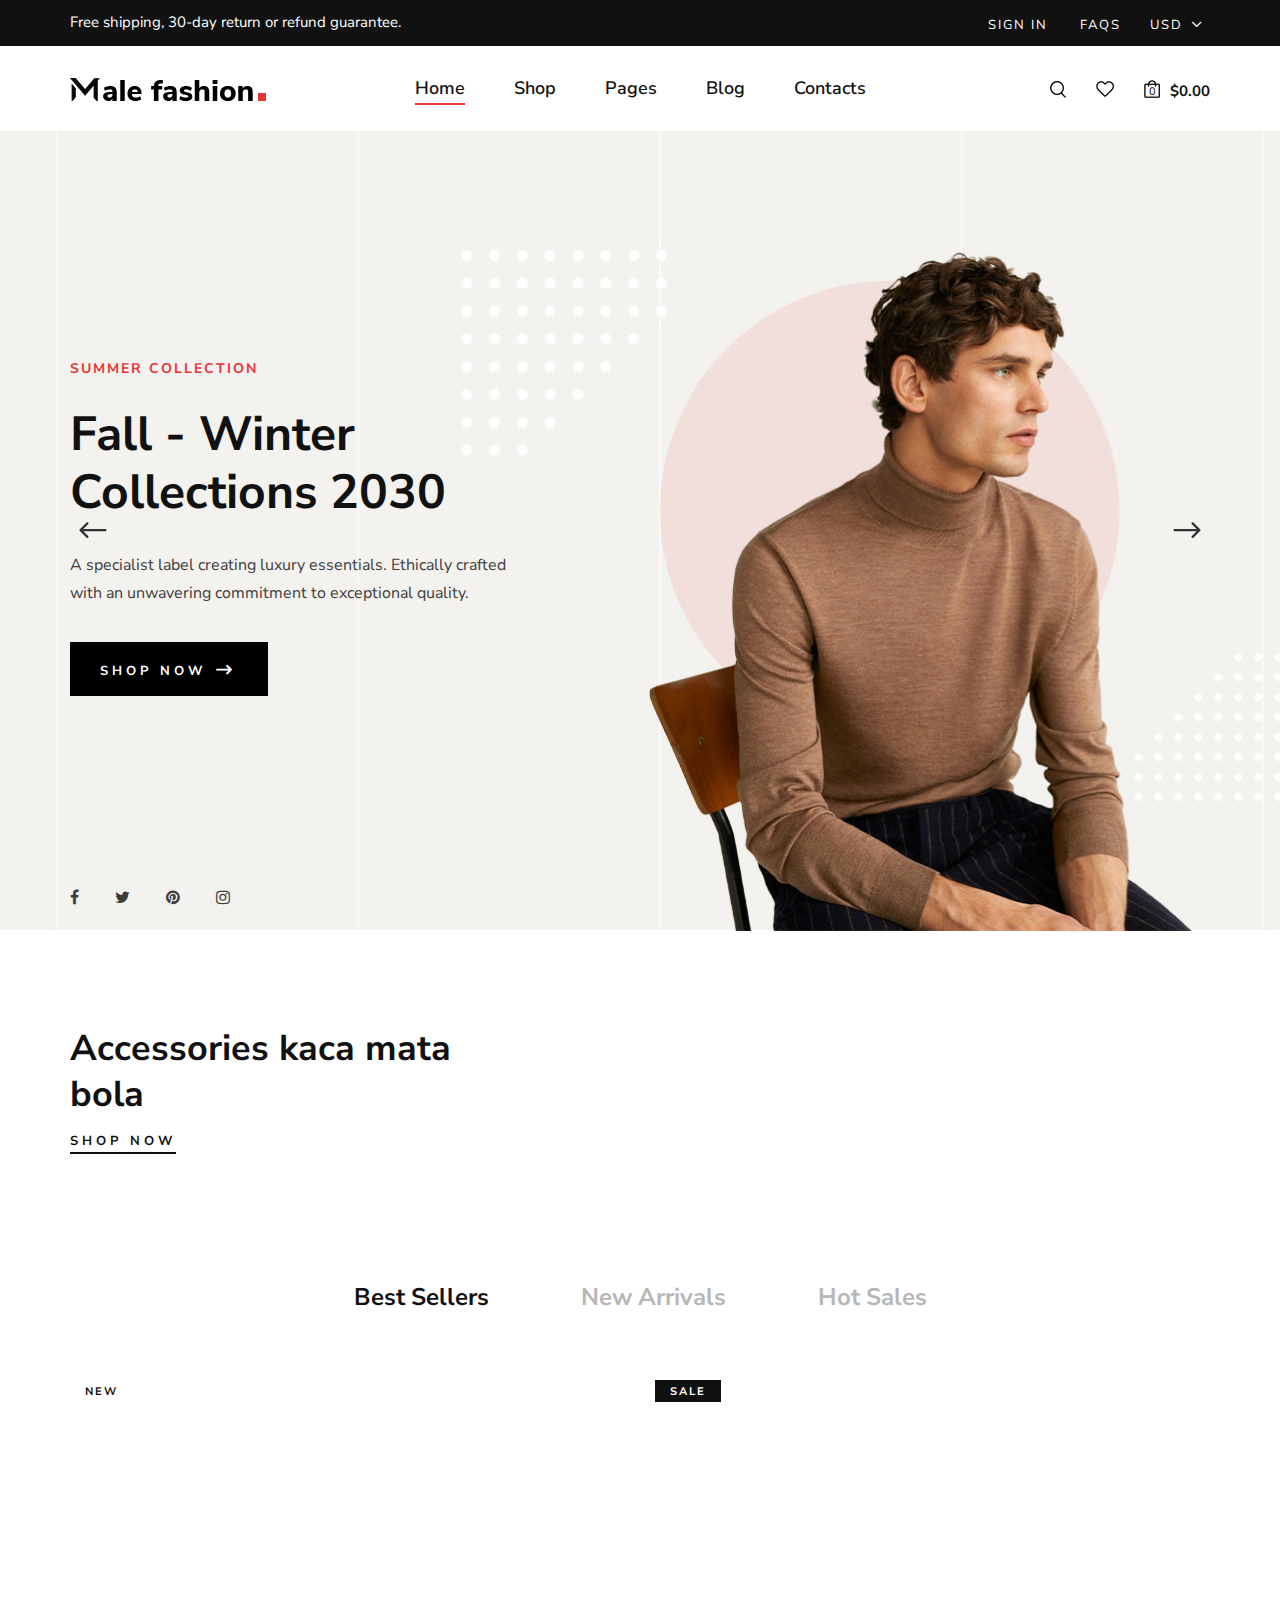
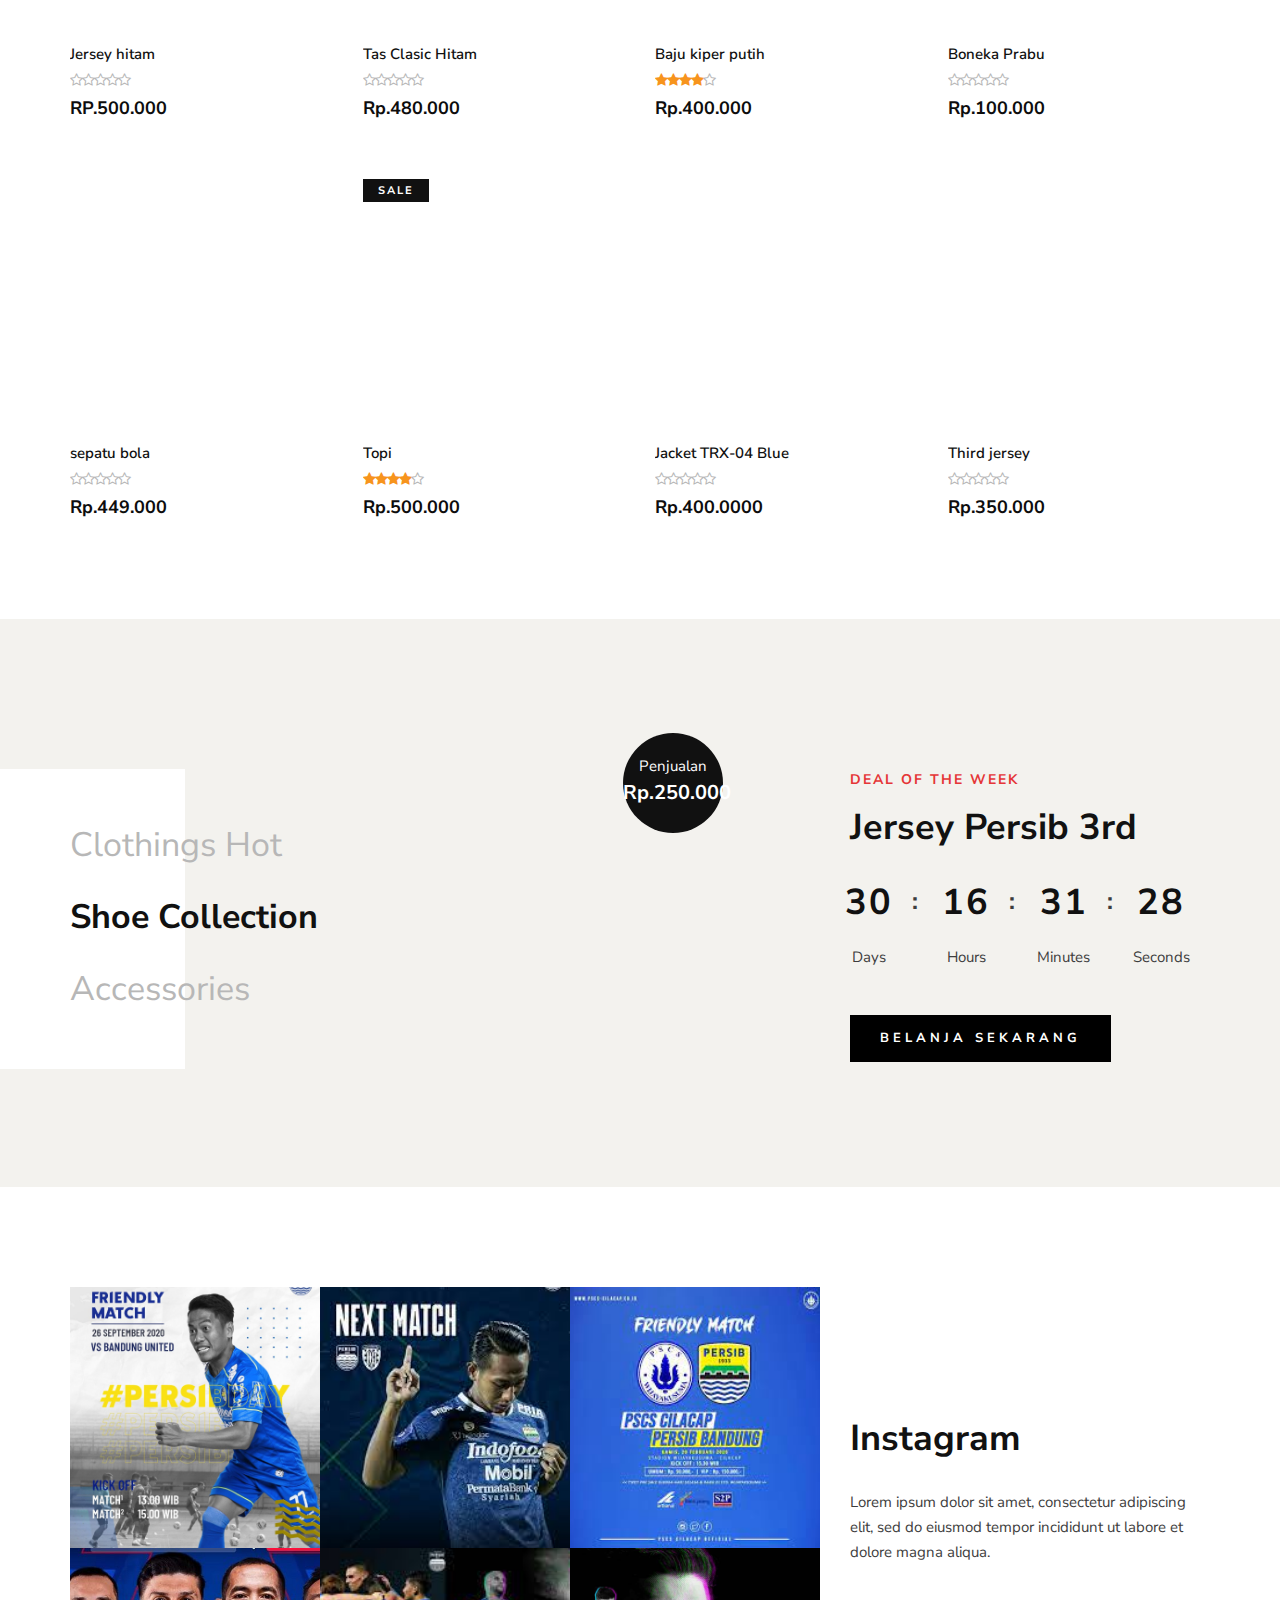
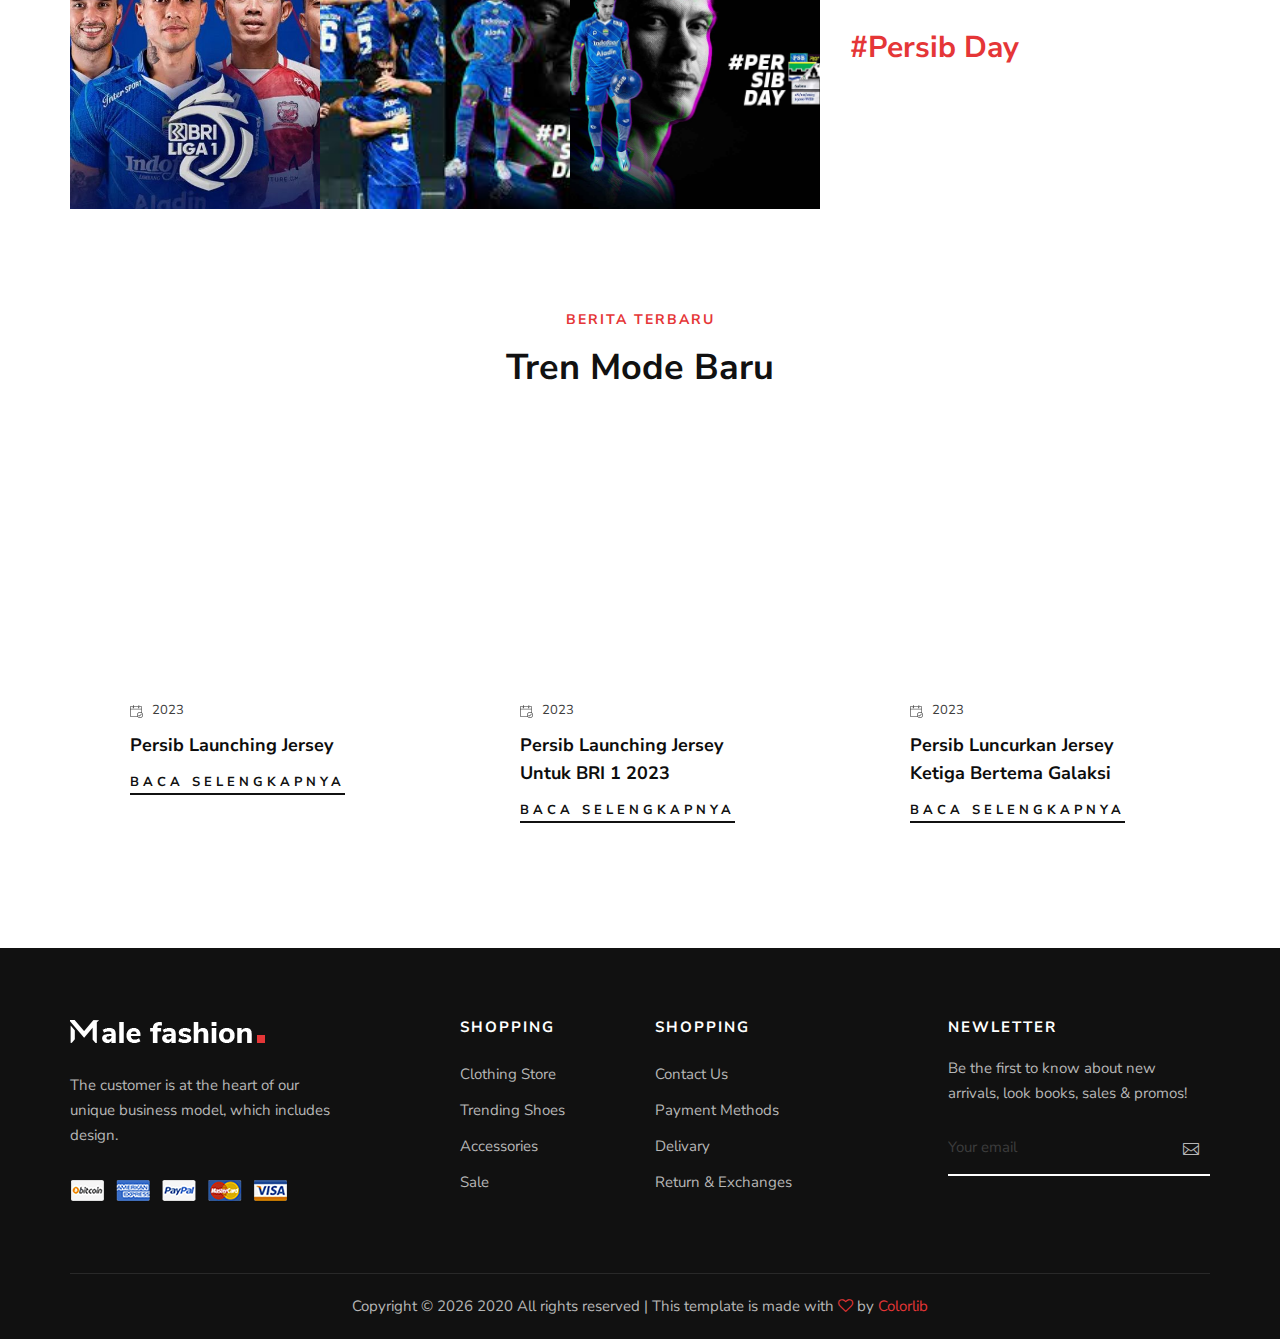
==== commit 02dcdb23: "Merge pull request #4 from Riskapppppp/ytt" ====
--- a/index.html
+++ b/index.html
@@ -1,715 +1,763 @@
 <!DOCTYPE html>
 <html lang="zxx">
-
-<head>
-    <meta charset="UTF-8">
-    <meta name="description" content="Male_Fashion Template">
-    <meta name="keywords" content="Male_Fashion, unica, creative, html">
-    <meta name="viewport" content="width=device-width, initial-scale=1.0">
-    <meta http-equiv="X-UA-Compatible" content="ie=edge">
+  <head>
+    <meta charset="UTF-8" />
+    <meta name="description" content="Male_Fashion Template" />
+    <meta name="keywords" content="Male_Fashion, unica, creative, html" />
+    <meta name="viewport" content="width=device-width, initial-scale=1.0" />
+    <meta http-equiv="X-UA-Compatible" content="ie=edge" />
     <title>Male-Fashion | Template</title>
 
     <!-- Google Font -->
-    <link href="https://fonts.googleapis.com/css2?family=Nunito+Sans:wght@300;400;600;700;800;900&display=swap"
-    rel="stylesheet">
+    <link href="https://fonts.googleapis.com/css2?family=Nunito+Sans:wght@300;400;600;700;800;900&display=swap" rel="stylesheet" />
 
     <!-- Css Styles -->
-    <link rel="stylesheet" href="css/bootstrap.min.css" type="text/css">
-    <link rel="stylesheet" href="css/font-awesome.min.css" type="text/css">
-    <link rel="stylesheet" href="css/elegant-icons.css" type="text/css">
-    <link rel="stylesheet" href="css/magnific-popup.css" type="text/css">
-    <link rel="stylesheet" href="css/nice-select.css" type="text/css">
-    <link rel="stylesheet" href="css/owl.carousel.min.css" type="text/css">
-    <link rel="stylesheet" href="css/slicknav.min.css" type="text/css">
-    <link rel="stylesheet" href="css/style.css" type="text/css">
-</head>
-
-<body>
+    <link rel="stylesheet" href="css/bootstrap.min.css" type="text/css" />
+    <link rel="stylesheet" href="css/font-awesome.min.css" type="text/css" />
+    <link rel="stylesheet" href="css/elegant-icons.css" type="text/css" />
+    <link rel="stylesheet" href="css/magnific-popup.css" type="text/css" />
+    <link rel="stylesheet" href="css/nice-select.css" type="text/css" />
+    <link rel="stylesheet" href="css/owl.carousel.min.css" type="text/css" />
+    <link rel="stylesheet" href="css/slicknav.min.css" type="text/css" />
+    <link rel="stylesheet" href="css/style.css" type="text/css" />
+  </head>
+
+  <body>
     <!-- Page Preloder -->
     <div id="preloder">
-        <div class="loader"></div>
+      <div class="loader"></div>
     </div>
 
     <!-- Offcanvas Menu Begin -->
     <div class="offcanvas-menu-overlay"></div>
     <div class="offcanvas-menu-wrapper">
-        <div class="offcanvas__option">
-            <div class="offcanvas__links">
-                <a href="#">Sign in</a>
-                <a href="#">FAQs</a>
-            </div>
-            <div class="offcanvas__top__hover">
-                <span>Usd <i class="arrow_carrot-down"></i></span>
-                <ul>
+      <div class="offcanvas__option">
+        <div class="offcanvas__links">
+          <a href="#">Sign in</a>
+          <a href="#">FAQs</a>
+        </div>
+        <div class="offcanvas__top__hover">
+          <span>Usd <i class="arrow_carrot-down"></i></span>
+          <ul>
+            <li>USD</li>
+            <li>EUR</li>
+            <li>USD</li>
+          </ul>
+        </div>
+      </div>
+      <div class="offcanvas__nav__option">
+        <a href="#" class="search-switch"><img src="img/icon/search.png" alt="" /></a>
+        <a href="#"><img src="img/icon/heart.png" alt="" /></a>
+        <a href="#"><img src="img/icon/cart.png" alt="" /> <span>0</span></a>
+        <div class="price">$0.00</div>
+      </div>
+      <div id="mobile-menu-wrap"></div>
+      <div class="offcanvas__text">
+        <p>Free shipping, 30-day return or refund guarantee.</p>
+      </div>
+    </div>
+    <!-- Offcanvas Menu End -->
+
+    <!-- Header Section Begin -->
+    <header class="header">
+      <div class="header__top">
+        <div class="container">
+          <div class="row">
+            <div class="col-lg-6 col-md-7">
+              <div class="header__top__left">
+                <p>Free shipping, 30-day return or refund guarantee.</p>
+              </div>
+            </div>
+            <div class="col-lg-6 col-md-5">
+              <div class="header__top__right">
+                <div class="header__top__links">
+                  <a href="#">Sign in</a>
+                  <a href="#">FAQs</a>
+                </div>
+                <div class="header__top__hover">
+                  <span>Usd <i class="arrow_carrot-down"></i></span>
+                  <ul>
                     <li>USD</li>
                     <li>EUR</li>
                     <li>USD</li>
-                </ul>
-            </div>
-        </div>
-        <div class="offcanvas__nav__option">
-            <a href="#" class="search-switch"><img src="img/icon/search.png" alt=""></a>
-            <a href="#"><img src="img/icon/heart.png" alt=""></a>
-            <a href="#"><img src="img/icon/cart.png" alt=""> <span>0</span></a>
-            <div class="price">$0.00</div>
-        </div>
-        <div id="mobile-menu-wrap"></div>
-        <div class="offcanvas__text">
-            <p>Free shipping, 30-day return or refund guarantee.</p>
-        </div>
-    </div>
-    <!-- Offcanvas Menu End -->
-
-    <!-- Header Section Begin -->
-    <header class="header">
-        <div class="header__top">
-            <div class="container">
-                <div class="row">
-                    <div class="col-lg-6 col-md-7">
-                        <div class="header__top__left">
-                            <p>Free shipping, 30-day return or refund guarantee.</p>
-                        </div>
-                    </div>
-                    <div class="col-lg-6 col-md-5">
-                        <div class="header__top__right">
-                            <div class="header__top__links">
-                                <a href="#">Sign in</a>
-                                <a href="#">FAQs</a>
-                            </div>
-                            <div class="header__top__hover">
-                                <span>Usd <i class="arrow_carrot-down"></i></span>
-                                <ul>
-                                    <li>USD</li>
-                                    <li>EUR</li>
-                                    <li>USD</li>
-                                </ul>
-                            </div>
-                        </div>
-                    </div>
-                </div>
-            </div>
-        </div>
-        <div class="container">
-            <div class="row">
-                <div class="col-lg-3 col-md-3">
-                    <div class="header__logo">
-                        <a href="./index.html"><img src="img/logo.png" alt=""></a>
-                    </div>
-                </div>
-                <div class="col-lg-6 col-md-6">
-                    <nav class="header__menu mobile-menu">
-                        <ul>
-                            <li class="active"><a href="./index.html">Home</a></li>
-                            <li><a href="./shop.html">Shop</a></li>
-                            <li><a href="#">Pages</a>
-                                <ul class="dropdown">
-                                    <li><a href="./about.html">About Us</a></li>
-                                    <li><a href="./shop-details.html">Shop Details</a></li>
-                                    <li><a href="./shopping-cart.html">Shopping Cart</a></li>
-                                    <li><a href="./checkout.html">Check Out</a></li>
-                                    <li><a href="./blog-details.html">Blog Details</a></li>
-                                </ul>
-                            </li>
-                            <li><a href="./blog.html">Blog</a></li>
-                            <li><a href="./contact.html">Contacts</a></li>
-                        </ul>
-                    </nav>
-                </div>
-                <div class="col-lg-3 col-md-3">
-                    <div class="header__nav__option">
-                        <a href="#" class="search-switch"><img src="img/icon/search.png" alt=""></a>
-                        <a href="#"><img src="img/icon/heart.png" alt=""></a>
-                        <a href="#"><img src="img/icon/cart.png" alt=""> <span>0</span></a>
-                        <div class="price">$0.00</div>
-                    </div>
-                </div>
-            </div>
-            <div class="canvas__open"><i class="fa fa-bars"></i></div>
-        </div>
+                  </ul>
+                </div>
+              </div>
+            </div>
+          </div>
+        </div>
+      </div>
+      <div class="container">
+        <div class="row">
+          <div class="col-lg-3 col-md-3">
+            <div class="header__logo">
+              <a href="./index.html"><img src="img/logo.png" alt="" /></a>
+            </div>
+          </div>
+          <div class="col-lg-6 col-md-6">
+            <nav class="header__menu mobile-menu">
+              <ul>
+                <li class="active"><a href="./index.html">Home</a></li>
+                <li><a href="./shop.html">Shop</a></li>
+                <li>
+                  <a href="#">Pages</a>
+                  <ul class="dropdown">
+                    <li><a href="./about.html">About Us</a></li>
+                    <li><a href="./shop-details.html">Shop Details</a></li>
+                    <li><a href="./shopping-cart.html">Shopping Cart</a></li>
+                    <li><a href="./checkout.html">Check Out</a></li>
+                    <li><a href="./blog-details.html">Blog Details</a></li>
+                  </ul>
+                </li>
+                <li><a href="./blog.html">Blog</a></li>
+                <li><a href="./contact.html">Contacts</a></li>
+              </ul>
+            </nav>
+          </div>
+          <div class="col-lg-3 col-md-3">
+            <div class="header__nav__option">
+              <a href="#" class="search-switch"><img src="img/icon/search.png" alt="" /></a>
+              <a href="#"><img src="img/icon/heart.png" alt="" /></a>
+              <a href="#"><img src="img/icon/cart.png" alt="" /> <span>0</span></a>
+              <div class="price">$0.00</div>
+            </div>
+          </div>
+        </div>
+        <div class="canvas__open"><i class="fa fa-bars"></i></div>
+      </div>
     </header>
     <!-- Header Section End -->
 
     <!-- Hero Section Begin -->
     <section class="hero">
-        <div class="hero__slider owl-carousel">
-            <div class="hero__items set-bg" data-setbg="img/hero/hero-1.jpg">
-                <div class="container">
-                    <div class="row">
-                        <div class="col-xl-5 col-lg-7 col-md-8">
-                            <div class="hero__text">
-                                <h6>Summer Collection</h6>
-                                <h2>Fall - Winter Collections 2030</h2>
-                                <p>A specialist label creating luxury essentials. Ethically crafted with an unwavering
-                                commitment to exceptional quality.</p>
-                                <a href="#" class="primary-btn">Shop now <span class="arrow_right"></span></a>
-                                <div class="hero__social">
-                                    <a href="#"><i class="fa fa-facebook"></i></a>
-                                    <a href="#"><i class="fa fa-twitter"></i></a>
-                                    <a href="#"><i class="fa fa-pinterest"></i></a>
-                                    <a href="#"><i class="fa fa-instagram"></i></a>
-                                </div>
-                            </div>
-                        </div>
-                    </div>
-                </div>
-            </div>
-            <div class="hero__items set-bg" data-setbg="img/hero/hero-2.jpg">
-                <div class="container">
-                    <div class="row">
-                        <div class="col-xl-5 col-lg-7 col-md-8">
-                            <div class="hero__text">
-                                <h6>Summer Collection</h6>
-                                <h2>Fall - Winter Collections 2030</h2>
-                                <p>A specialist label creating luxury essentials. Ethically crafted with an unwavering
-                                commitment to exceptional quality.</p>
-                                <a href="#" class="primary-btn">Shop now <span class="arrow_right"></span></a>
-                                <div class="hero__social">
-                                    <a href="#"><i class="fa fa-facebook"></i></a>
-                                    <a href="#"><i class="fa fa-twitter"></i></a>
-                                    <a href="#"><i class="fa fa-pinterest"></i></a>
-                                    <a href="#"><i class="fa fa-instagram"></i></a>
-                                </div>
-                            </div>
-                        </div>
-                    </div>
-                </div>
-            </div>
-        </div>
+      <div class="hero__slider owl-carousel">
+        <div class="hero__items set-bg" data-setbg="img/hero/hero-1.jpg">
+          <div class="container">
+            <div class="row">
+              <div class="col-xl-5 col-lg-7 col-md-8">
+                <div class="hero__text">
+                  <h6>Summer Collection</h6>
+                  <h2>Fall - Winter Collections 2030</h2>
+                  <p>A specialist label creating luxury essentials. Ethically crafted with an unwavering commitment to exceptional quality.</p>
+                  <a href="#" class="primary-btn">Shop now <span class="arrow_right"></span></a>
+                  <div class="hero__social">
+                    <a href="#"><i class="fa fa-facebook"></i></a>
+                    <a href="#"><i class="fa fa-twitter"></i></a>
+                    <a href="#"><i class="fa fa-pinterest"></i></a>
+                    <a href="#"><i class="fa fa-instagram"></i></a>
+                  </div>
+                </div>
+              </div>
+            </div>
+          </div>
+        </div>
+        <div class="hero__items set-bg" data-setbg="img/hero/hero-2.jpg">
+          <div class="container">
+            <div class="row">
+              <div class="col-xl-5 col-lg-7 col-md-8">
+                <div class="hero__text">
+                  <h6>Koleksi aksesoris bola</h6>
+                  <h2>Koleksi aksesoris bola</h2>
+                  <p>A specialist label creating luxury essentials. Ethically crafted with an unwavering commitment to exceptional quality.</p>
+                  <a href="#" class="primary-btn">Shop now <span class="arrow_right"></span></a>
+                  <div class="hero__social">
+                    <a href="#"><i class="fa fa-facebook"></i></a>
+                    <a href="#"><i class="fa fa-twitter"></i></a>
+                    <a href="#"><i class="fa fa-pinterest"></i></a>
+                    <a href="#"><i class="fa fa-instagram"></i></a>
+                  </div>
+                </div>
+              </div>
+            </div>
+          </div>
+        </div>
+      </div>
     </section>
     <!-- Hero Section End -->
 
     <!-- Banner Section Begin -->
     <section class="banner spad">
-        <div class="container">
-            <div class="row">
-                <div class="col-lg-7 offset-lg-4">
-                    <div class="banner__item">
-                        <div class="banner__item__pic">
-                            <img src="img/banner/banner-1.jpg" alt="">
-                        </div>
-                        <div class="banner__item__text">
-                            <h2>Clothing Collections 2030</h2>
-                            <a href="#">Shop now</a>
-                        </div>
-                    </div>
-                </div>
-                <div class="col-lg-5">
-                    <div class="banner__item banner__item--middle">
-                        <div class="banner__item__pic">
-                            <img src="img/banner/banner-2.jpg" alt="">
-                        </div>
-                        <div class="banner__item__text">
-                            <h2>Accessories</h2>
-                            <a href="#">Shop now</a>
-                        </div>
-                    </div>
-                </div>
-                <div class="col-lg-7">
-                    <div class="banner__item banner__item--last">
-                        <div class="banner__item__pic">
-                            <img src="img/banner/banner-3.jpg" alt="">
-                        </div>
-                        <div class="banner__item__text">
-                            <h2>Shoes Spring 2030</h2>
-                            <a href="#">Shop now</a>
-                        </div>
-                    </div>
-                </div>
-            </div>
-        </div>
+      <div class="container">
+        <div class="row">
+          <div class="col-lg-7 offset-lg-4">
+            <div class="banner__item">
+              <div class="banner__item__pic">
+                <img src="https://p-id.ipricegroup.com/7fc4f414c752e6862a23619999edcef28660f432_0.jpg" alt="" />
+              </div>
+              <div class="banner__item__text">
+                <h2>Koleksi pakaian 2023</h2>
+                <a href="#">Shop now</a>
+              </div>
+            </div>
+          </div>
+          <div class="col-lg-5">
+            <div class="banner__item banner__item--middle">
+              <div class="banner__item__pic">
+                <img src="https://ballerbro.com/cdn/shop/products/Kacamatasamping.jpg?v=1644981752&width=1445" alt="" />
+              </div>
+              <div class="banner__item__text">
+                <h2>Accessories kaca mata bola</h2>
+                <a href="#">Shop now</a>
+              </div>
+            </div>
+          </div>
+          <div class="col-lg-7">
+            <div class="banner__item banner__item--last">
+              <div class="banner__item__pic">
+                <img src="https://lzd-img-global.slatic.net/g/p/ad7ded5437c6521171eb7aa9248920e8.png_720x720q80.jpg_.webp" alt="" />
+              </div>
+              <div class="banner__item__text">
+                <h2>Sepatu Bola 2023</h2>
+                <a href="#">Shop now</a>
+              </div>
+            </div>
+          </div>
+        </div>
+      </div>
     </section>
     <!-- Banner Section End -->
 
     <!-- Product Section Begin -->
     <section class="product spad">
-        <div class="container">
-            <div class="row">
-                <div class="col-lg-12">
-                    <ul class="filter__controls">
-                        <li class="active" data-filter="*">Best Sellers</li>
-                        <li data-filter=".new-arrivals">New Arrivals</li>
-                        <li data-filter=".hot-sales">Hot Sales</li>
-                    </ul>
-                </div>
-            </div>
-            <div class="row product__filter">
-                <div class="col-lg-3 col-md-6 col-sm-6 col-md-6 col-sm-6 mix new-arrivals">
-                    <div class="product__item">
-                        <div class="product__item__pic set-bg" data-setbg="img/product/product-1.jpg">
-                            <span class="label">New</span>
-                            <ul class="product__hover">
-                                <li><a href="#"><img src="img/icon/heart.png" alt=""></a></li>
-                                <li><a href="#"><img src="img/icon/compare.png" alt=""> <span>Compare</span></a></li>
-                                <li><a href="#"><img src="img/icon/search.png" alt=""></a></li>
-                            </ul>
-                        </div>
-                        <div class="product__item__text">
-                            <h6>Piqué Biker Jacket</h6>
-                            <a href="#" class="add-cart">+ Add To Cart</a>
-                            <div class="rating">
-                                <i class="fa fa-star-o"></i>
-                                <i class="fa fa-star-o"></i>
-                                <i class="fa fa-star-o"></i>
-                                <i class="fa fa-star-o"></i>
-                                <i class="fa fa-star-o"></i>
-                            </div>
-                            <h5>$67.24</h5>
-                            <div class="product__color__select">
-                                <label for="pc-1">
-                                    <input type="radio" id="pc-1">
-                                </label>
-                                <label class="active black" for="pc-2">
-                                    <input type="radio" id="pc-2">
-                                </label>
-                                <label class="grey" for="pc-3">
-                                    <input type="radio" id="pc-3">
-                                </label>
-                            </div>
-                        </div>
-                    </div>
-                </div>
-                <div class="col-lg-3 col-md-6 col-sm-6 col-md-6 col-sm-6 mix hot-sales">
-                    <div class="product__item">
-                        <div class="product__item__pic set-bg" data-setbg="img/product/product-2.jpg">
-                            <ul class="product__hover">
-                                <li><a href="#"><img src="img/icon/heart.png" alt=""></a></li>
-                                <li><a href="#"><img src="img/icon/compare.png" alt=""> <span>Compare</span></a></li>
-                                <li><a href="#"><img src="img/icon/search.png" alt=""></a></li>
-                            </ul>
-                        </div>
-                        <div class="product__item__text">
-                            <h6>Piqué Biker Jacket</h6>
-                            <a href="#" class="add-cart">+ Add To Cart</a>
-                            <div class="rating">
-                                <i class="fa fa-star-o"></i>
-                                <i class="fa fa-star-o"></i>
-                                <i class="fa fa-star-o"></i>
-                                <i class="fa fa-star-o"></i>
-                                <i class="fa fa-star-o"></i>
-                            </div>
-                            <h5>$67.24</h5>
-                            <div class="product__color__select">
-                                <label for="pc-4">
-                                    <input type="radio" id="pc-4">
-                                </label>
-                                <label class="active black" for="pc-5">
-                                    <input type="radio" id="pc-5">
-                                </label>
-                                <label class="grey" for="pc-6">
-                                    <input type="radio" id="pc-6">
-                                </label>
-                            </div>
-                        </div>
-                    </div>
-                </div>
-                <div class="col-lg-3 col-md-6 col-sm-6 col-md-6 col-sm-6 mix new-arrivals">
-                    <div class="product__item sale">
-                        <div class="product__item__pic set-bg" data-setbg="img/product/product-3.jpg">
-                            <span class="label">Sale</span>
-                            <ul class="product__hover">
-                                <li><a href="#"><img src="img/icon/heart.png" alt=""></a></li>
-                                <li><a href="#"><img src="img/icon/compare.png" alt=""> <span>Compare</span></a></li>
-                                <li><a href="#"><img src="img/icon/search.png" alt=""></a></li>
-                            </ul>
-                        </div>
-                        <div class="product__item__text">
-                            <h6>Multi-pocket Chest Bag</h6>
-                            <a href="#" class="add-cart">+ Add To Cart</a>
-                            <div class="rating">
-                                <i class="fa fa-star"></i>
-                                <i class="fa fa-star"></i>
-                                <i class="fa fa-star"></i>
-                                <i class="fa fa-star"></i>
-                                <i class="fa fa-star-o"></i>
-                            </div>
-                            <h5>$43.48</h5>
-                            <div class="product__color__select">
-                                <label for="pc-7">
-                                    <input type="radio" id="pc-7">
-                                </label>
-                                <label class="active black" for="pc-8">
-                                    <input type="radio" id="pc-8">
-                                </label>
-                                <label class="grey" for="pc-9">
-                                    <input type="radio" id="pc-9">
-                                </label>
-                            </div>
-                        </div>
-                    </div>
-                </div>
-                <div class="col-lg-3 col-md-6 col-sm-6 col-md-6 col-sm-6 mix hot-sales">
-                    <div class="product__item">
-                        <div class="product__item__pic set-bg" data-setbg="img/product/product-4.jpg">
-                            <ul class="product__hover">
-                                <li><a href="#"><img src="img/icon/heart.png" alt=""></a></li>
-                                <li><a href="#"><img src="img/icon/compare.png" alt=""> <span>Compare</span></a></li>
-                                <li><a href="#"><img src="img/icon/search.png" alt=""></a></li>
-                            </ul>
-                        </div>
-                        <div class="product__item__text">
-                            <h6>Diagonal Textured Cap</h6>
-                            <a href="#" class="add-cart">+ Add To Cart</a>
-                            <div class="rating">
-                                <i class="fa fa-star-o"></i>
-                                <i class="fa fa-star-o"></i>
-                                <i class="fa fa-star-o"></i>
-                                <i class="fa fa-star-o"></i>
-                                <i class="fa fa-star-o"></i>
-                            </div>
-                            <h5>$60.9</h5>
-                            <div class="product__color__select">
-                                <label for="pc-10">
-                                    <input type="radio" id="pc-10">
-                                </label>
-                                <label class="active black" for="pc-11">
-                                    <input type="radio" id="pc-11">
-                                </label>
-                                <label class="grey" for="pc-12">
-                                    <input type="radio" id="pc-12">
-                                </label>
-                            </div>
-                        </div>
-                    </div>
-                </div>
-                <div class="col-lg-3 col-md-6 col-sm-6 col-md-6 col-sm-6 mix new-arrivals">
-                    <div class="product__item">
-                        <div class="product__item__pic set-bg" data-setbg="img/product/product-5.jpg">
-                            <ul class="product__hover">
-                                <li><a href="#"><img src="img/icon/heart.png" alt=""></a></li>
-                                <li><a href="#"><img src="img/icon/compare.png" alt=""> <span>Compare</span></a></li>
-                                <li><a href="#"><img src="img/icon/search.png" alt=""></a></li>
-                            </ul>
-                        </div>
-                        <div class="product__item__text">
-                            <h6>Lether Backpack</h6>
-                            <a href="#" class="add-cart">+ Add To Cart</a>
-                            <div class="rating">
-                                <i class="fa fa-star-o"></i>
-                                <i class="fa fa-star-o"></i>
-                                <i class="fa fa-star-o"></i>
-                                <i class="fa fa-star-o"></i>
-                                <i class="fa fa-star-o"></i>
-                            </div>
-                            <h5>$31.37</h5>
-                            <div class="product__color__select">
-                                <label for="pc-13">
-                                    <input type="radio" id="pc-13">
-                                </label>
-                                <label class="active black" for="pc-14">
-                                    <input type="radio" id="pc-14">
-                                </label>
-                                <label class="grey" for="pc-15">
-                                    <input type="radio" id="pc-15">
-                                </label>
-                            </div>
-                        </div>
-                    </div>
-                </div>
-                <div class="col-lg-3 col-md-6 col-sm-6 col-md-6 col-sm-6 mix hot-sales">
-                    <div class="product__item sale">
-                        <div class="product__item__pic set-bg" data-setbg="img/product/product-6.jpg">
-                            <span class="label">Sale</span>
-                            <ul class="product__hover">
-                                <li><a href="#"><img src="img/icon/heart.png" alt=""></a></li>
-                                <li><a href="#"><img src="img/icon/compare.png" alt=""> <span>Compare</span></a></li>
-                                <li><a href="#"><img src="img/icon/search.png" alt=""></a></li>
-                            </ul>
-                        </div>
-                        <div class="product__item__text">
-                            <h6>Ankle Boots</h6>
-                            <a href="#" class="add-cart">+ Add To Cart</a>
-                            <div class="rating">
-                                <i class="fa fa-star"></i>
-                                <i class="fa fa-star"></i>
-                                <i class="fa fa-star"></i>
-                                <i class="fa fa-star"></i>
-                                <i class="fa fa-star-o"></i>
-                            </div>
-                            <h5>$98.49</h5>
-                            <div class="product__color__select">
-                                <label for="pc-16">
-                                    <input type="radio" id="pc-16">
-                                </label>
-                                <label class="active black" for="pc-17">
-                                    <input type="radio" id="pc-17">
-                                </label>
-                                <label class="grey" for="pc-18">
-                                    <input type="radio" id="pc-18">
-                                </label>
-                            </div>
-                        </div>
-                    </div>
-                </div>
-                <div class="col-lg-3 col-md-6 col-sm-6 col-md-6 col-sm-6 mix new-arrivals">
-                    <div class="product__item">
-                        <div class="product__item__pic set-bg" data-setbg="img/product/product-7.jpg">
-                            <ul class="product__hover">
-                                <li><a href="#"><img src="img/icon/heart.png" alt=""></a></li>
-                                <li><a href="#"><img src="img/icon/compare.png" alt=""> <span>Compare</span></a></li>
-                                <li><a href="#"><img src="img/icon/search.png" alt=""></a></li>
-                            </ul>
-                        </div>
-                        <div class="product__item__text">
-                            <h6>T-shirt Contrast Pocket</h6>
-                            <a href="#" class="add-cart">+ Add To Cart</a>
-                            <div class="rating">
-                                <i class="fa fa-star-o"></i>
-                                <i class="fa fa-star-o"></i>
-                                <i class="fa fa-star-o"></i>
-                                <i class="fa fa-star-o"></i>
-                                <i class="fa fa-star-o"></i>
-                            </div>
-                            <h5>$49.66</h5>
-                            <div class="product__color__select">
-                                <label for="pc-19">
-                                    <input type="radio" id="pc-19">
-                                </label>
-                                <label class="active black" for="pc-20">
-                                    <input type="radio" id="pc-20">
-                                </label>
-                                <label class="grey" for="pc-21">
-                                    <input type="radio" id="pc-21">
-                                </label>
-                            </div>
-                        </div>
-                    </div>
-                </div>
-                <div class="col-lg-3 col-md-6 col-sm-6 col-md-6 col-sm-6 mix hot-sales">
-                    <div class="product__item">
-                        <div class="product__item__pic set-bg" data-setbg="img/product/product-8.jpg">
-                            <ul class="product__hover">
-                                <li><a href="#"><img src="img/icon/heart.png" alt=""></a></li>
-                                <li><a href="#"><img src="img/icon/compare.png" alt=""> <span>Compare</span></a></li>
-                                <li><a href="#"><img src="img/icon/search.png" alt=""></a></li>
-                            </ul>
-                        </div>
-                        <div class="product__item__text">
-                            <h6>Basic Flowing Scarf</h6>
-                            <a href="#" class="add-cart">+ Add To Cart</a>
-                            <div class="rating">
-                                <i class="fa fa-star-o"></i>
-                                <i class="fa fa-star-o"></i>
-                                <i class="fa fa-star-o"></i>
-                                <i class="fa fa-star-o"></i>
-                                <i class="fa fa-star-o"></i>
-                            </div>
-                            <h5>$26.28</h5>
-                            <div class="product__color__select">
-                                <label for="pc-22">
-                                    <input type="radio" id="pc-22">
-                                </label>
-                                <label class="active black" for="pc-23">
-                                    <input type="radio" id="pc-23">
-                                </label>
-                                <label class="grey" for="pc-24">
-                                    <input type="radio" id="pc-24">
-                                </label>
-                            </div>
-                        </div>
-                    </div>
-                </div>
-            </div>
-        </div>
+      <div class="container">
+        <div class="row">
+          <div class="col-lg-12">
+            <ul class="filter__controls">
+              <li class="active" data-filter="*">Best Sellers</li>
+              <li data-filter=".new-arrivals">New Arrivals</li>
+              <li data-filter=".hot-sales">Hot Sales</li>
+            </ul>
+          </div>
+        </div>
+        <div class="row product__filter">
+          <div class="col-lg-3 col-md-6 col-sm-6 col-md-6 col-sm-6 mix new-arrivals">
+            <div class="product__item">
+              <div class="product__item__pic set-bg" data-setbg="https://jersey-printing.com/images/thumb/jersey-militer-tentara-tni-al-angkatan-laut-hitam-emas-abu-abu-motif-g-3674725.jpg">
+                <span class="label">New</span>
+                <ul class="product__hover">
+                  <li>
+                    <a href="#"><img src="img/icon/heart.png" alt="" /></a>
+                  </li>
+                  <li>
+                    <a href="#"><img src="img/icon/compare.png" alt="" /> <span>Compare</span></a>
+                  </li>
+                  <li>
+                    <a href="#"><img src="img/icon/search.png" alt="" /></a>
+                  </li>
+                </ul>
+              </div>
+              <div class="product__item__text">
+                <h6>Jersey hitam</h6>
+                <a href="#" class="add-cart">+ Add To Cart</a>
+                <div class="rating">
+                  <i class="fa fa-star-o"></i>
+                  <i class="fa fa-star-o"></i>
+                  <i class="fa fa-star-o"></i>
+                  <i class="fa fa-star-o"></i>
+                  <i class="fa fa-star-o"></i>
+                </div>
+                <h5>RP.500.000</h5>
+                <div class="product__color__select">
+                  <label for="pc-1">
+                    <input type="radio" id="pc-1" />
+                  </label>
+                  <label class="active black" for="pc-2">
+                    <input type="radio" id="pc-2" />
+                  </label>
+                  <label class="grey" for="pc-3">
+                    <input type="radio" id="pc-3" />
+                  </label>
+                </div>
+              </div>
+            </div>
+          </div>
+          <div class="col-lg-3 col-md-6 col-sm-6 col-md-6 col-sm-6 mix hot-sales">
+            <div class="product__item">
+              <div class="product__item__pic set-bg" data-setbg="https://www.adidas.co.id/media/catalog/product/cache/3bec5fdb79d91223b1a151be2b21ce8d/i/j/ij5052_1_hardware_photography_front20center20view_grey.jpg">
+                <ul class="product__hover">
+                  <li>
+                    <a href="#"><img src="img/icon/heart.png" alt="" /></a>
+                  </li>
+                  <li>
+                    <a href="#"><img src="img/icon/compare.png" alt="" /> <span>Compare</span></a>
+                  </li>
+                  <li>
+                    <a href="#"><img src="img/icon/search.png" alt="" /></a>
+                  </li>
+                </ul>
+              </div>
+              <div class="product__item__text">
+                <h6>Tas Clasic Hitam</h6>
+                <a href="#" class="add-cart">+ Add To Cart</a>
+                <div class="rating">
+                  <i class="fa fa-star-o"></i>
+                  <i class="fa fa-star-o"></i>
+                  <i class="fa fa-star-o"></i>
+                  <i class="fa fa-star-o"></i>
+                  <i class="fa fa-star-o"></i>
+                </div>
+                <h5>Rp.480.000</h5>
+                <div class="product__color__select">
+                  <label for="pc-4">
+                    <input type="radio" id="pc-4" />
+                  </label>
+                  <label class="active black" for="pc-5">
+                    <input type="radio" id="pc-5" />
+                  </label>
+                  <label class="grey" for="pc-6">
+                    <input type="radio" id="pc-6" />
+                  </label>
+                </div>
+              </div>
+            </div>
+          </div>
+          <div class="col-lg-3 col-md-6 col-sm-6 col-md-6 col-sm-6 mix new-arrivals">
+            <div class="product__item sale">
+              <div class="product__item__pic set-bg" data-setbg="https://jersey-printing.com/images/big/jersey-futsal-putih-motif-daun-hitam-5725078.jpg">
+                <span class="label">Sale</span>
+                <ul class="product__hover">
+                  <li>
+                    <a href="#"><img src="img/icon/heart.png" alt="" /></a>
+                  </li>
+                  <li>
+                    <a href="#"><img src="img/icon/compare.png" alt="" /> <span>Compare</span></a>
+                  </li>
+                  <li>
+                    <a href="#"><img src="img/icon/search.png" alt="" /></a>
+                  </li>
+                </ul>
+              </div>
+              <div class="product__item__text">
+                <h6>Baju kiper putih</h6>
+                <a href="#" class="add-cart">+ Add To Cart</a>
+                <div class="rating">
+                  <i class="fa fa-star"></i>
+                  <i class="fa fa-star"></i>
+                  <i class="fa fa-star"></i>
+                  <i class="fa fa-star"></i>
+                  <i class="fa fa-star-o"></i>
+                </div>
+                <h5>Rp.400.000</h5>
+                <div class="product__color__select">
+                  <label for="pc-7">
+                    <input type="radio" id="pc-7" />
+                  </label>
+                  <label class="active black" for="pc-8">
+                    <input type="radio" id="pc-8" />
+                  </label>
+                  <label class="grey" for="pc-9">
+                    <input type="radio" id="pc-9" />
+                  </label>
+                </div>
+              </div>
+            </div>
+          </div>
+          <div class="col-lg-3 col-md-6 col-sm-6 col-md-6 col-sm-6 mix hot-sales">
+            <div class="product__item">
+              <div class="product__item__pic set-bg" data-setbg="https://down-id.img.susercontent.com/file/01b283e274ea717f860364af1466c549">
+                <ul class="product__hover">
+                  <li>
+                    <a href="#"><img src="img/icon/heart.png" alt="" /></a>
+                  </li>
+                  <li>
+                    <a href="#"><img src="img/icon/compare.png" alt="" /> <span>Compare</span></a>
+                  </li>
+                  <li>
+                    <a href="#"><img src="img/icon/search.png" alt="" /></a>
+                  </li>
+                </ul>
+              </div>
+              <div class="product__item__text">
+                <h6>Boneka Prabu</h6>
+                <a href="#" class="add-cart">+ Add To Cart</a>
+                <div class="rating">
+                  <i class="fa fa-star-o"></i>
+                  <i class="fa fa-star-o"></i>
+                  <i class="fa fa-star-o"></i>
+                  <i class="fa fa-star-o"></i>
+                  <i class="fa fa-star-o"></i>
+                </div>
+                <h5>Rp.100.000</h5>
+                <div class="product__color__select">
+                  <label for="pc-10">
+                    <input type="radio" id="pc-10" />
+                  </label>
+                  <label class="active black" for="pc-11">
+                    <input type="radio" id="pc-11" />
+                  </label>
+                  <label class="grey" for="pc-12">
+                    <input type="radio" id="pc-12" />
+                  </label>
+                </div>
+              </div>
+            </div>
+          </div>
+          <div class="col-lg-3 col-md-6 col-sm-6 col-md-6 col-sm-6 mix new-arrivals">
+            <div class="product__item">
+              <div class="product__item__pic set-bg" data-setbg="https://images.tokopedia.net/img/cache/500-square/VqbcmM/2022/7/19/f3bab528-66e1-4212-a1ea-e94f39be0e38.jpg.webp">
+                <ul class="product__hover">
+                  <li>
+                    <a href="#"><img src="img/icon/heart.png" alt="" /></a>
+                  </li>
+                  <li>
+                    <a href="#"><img src="img/icon/compare.png" alt="" /> <span>Compare</span></a>
+                  </li>
+                  <li>
+                    <a href="#"><img src="img/icon/search.png" alt="" /></a>
+                  </li>
+                </ul>
+              </div>
+              <div class="product__item__text">
+                <h6>sepatu bola</h6>
+                <a href="#" class="add-cart">+ Add To Cart</a>
+                <div class="rating">
+                  <i class="fa fa-star-o"></i>
+                  <i class="fa fa-star-o"></i>
+                  <i class="fa fa-star-o"></i>
+                  <i class="fa fa-star-o"></i>
+                  <i class="fa fa-star-o"></i>
+                </div>
+                <h5>Rp.449.000</h5>
+                <div class="product__color__select">
+                  <label for="pc-13">
+                    <input type="radio" id="pc-13" />
+                  </label>
+                  <label class="active black" for="pc-14">
+                    <input type="radio" id="pc-14" />
+                  </label>
+                  <label class="grey" for="pc-15">
+                    <input type="radio" id="pc-15" />
+                  </label>
+                </div>
+              </div>
+            </div>
+          </div>
+          <div class="col-lg-3 col-md-6 col-sm-6 col-md-6 col-sm-6 mix hot-sales">
+            <div class="product__item sale">
+              <div class="product__item__pic set-bg" data-setbg="https://ae01.alicdn.com/kf/S93211d37924d41bdbc24ee71574e4525S.jpg_640x640Q90.jpg_.webp">
+                <span class="label">Sale</span>
+                <ul class="product__hover">
+                  <li>
+                    <a href="#"><img src="img/icon/heart.png" alt="" /></a>
+                  </li>
+                  <li>
+                    <a href="#"><img src="img/icon/compare.png" alt="" /> <span>Compare</span></a>
+                  </li>
+                  <li>
+                    <a href="#"><img src="img/icon/search.png" alt="" /></a>
+                  </li>
+                </ul>
+              </div>
+              <div class="product__item__text">
+                <h6>Topi</h6>
+                <a href="#" class="add-cart">+ Add To Cart</a>
+                <div class="rating">
+                  <i class="fa fa-star"></i>
+                  <i class="fa fa-star"></i>
+                  <i class="fa fa-star"></i>
+                  <i class="fa fa-star"></i>
+                  <i class="fa fa-star-o"></i>
+                </div>
+                <h5>Rp.500.000</h5>
+                <div class="product__color__select">
+                  <label for="pc-16">
+                    <input type="radio" id="pc-16" />
+                  </label>
+                  <label class="active black" for="pc-17">
+                    <input type="radio" id="pc-17" />
+                  </label>
+                  <label class="grey" for="pc-18">
+                    <input type="radio" id="pc-18" />
+                  </label>
+                </div>
+              </div>
+            </div>
+          </div>
+          <div class="col-lg-3 col-md-6 col-sm-6 col-md-6 col-sm-6 mix new-arrivals">
+            <div class="product__item">
+              <div class="product__item__pic set-bg" data-setbg="https://www.static-src.com/wcsstore/Indraprastha/images/catalog/full//90/MTA-93202800/persib-store_persib-jacket-trx-04-blue_full01.jpg">
+                <ul class="product__hover">
+                  <li>
+                    <a href="#"><img src="img/icon/heart.png" alt="" /></a>
+                  </li>
+                  <li>
+                    <a href="#"><img src="img/icon/compare.png" alt="" /> <span>Compare</span></a>
+                  </li>
+                  <li>
+                    <a href="#"><img src="img/icon/search.png" alt="" /></a>
+                  </li>
+                </ul>
+              </div>
+              <div class="product__item__text">
+                <h6>Jacket TRX-04 Blue</h6>
+                <a href="#" class="add-cart">+ Add To Cart</a>
+                <div class="rating">
+                  <i class="fa fa-star-o"></i>
+                  <i class="fa fa-star-o"></i>
+                  <i class="fa fa-star-o"></i>
+                  <i class="fa fa-star-o"></i>
+                  <i class="fa fa-star-o"></i>
+                </div>
+                <h5>Rp.400.0000</h5>
+                <div class="product__color__select">
+                  <label for="pc-19">
+                    <input type="radio" id="pc-19" />
+                  </label>
+                  <label class="active black" for="pc-20">
+                    <input type="radio" id="pc-20" />
+                  </label>
+                  <label class="grey" for="pc-21">
+                    <input type="radio" id="pc-21" />
+                  </label>
+                </div>
+              </div>
+            </div>
+          </div>
+          <div class="col-lg-3 col-md-6 col-sm-6 col-md-6 col-sm-6 mix hot-sales">
+            <div class="product__item">
+              <div class="product__item__pic set-bg" data-setbg="https://img.ws.mms.shopee.co.id/id-11134207-7qul8-lg8wf2o552y15e">
+                <ul class="product__hover">
+                  <li>
+                    <a href="#"><img src="img/icon/heart.png" alt="" /></a>
+                  </li>
+                  <li>
+                    <a href="#"><img src="img/icon/compare.png" alt="" /> <span>Compare</span></a>
+                  </li>
+                  <li>
+                    <a href="#"><img src="img/icon/search.png" alt="" /></a>
+                  </li>
+                </ul>
+              </div>
+              <div class="product__item__text">
+                <h6>Third jersey</h6>
+                <a href="#" class="add-cart">+ Add To Cart</a>
+                <div class="rating">
+                  <i class="fa fa-star-o"></i>
+                  <i class="fa fa-star-o"></i>
+                  <i class="fa fa-star-o"></i>
+                  <i class="fa fa-star-o"></i>
+                  <i class="fa fa-star-o"></i>
+                </div>
+                <h5>Rp.350.000</h5>
+                <div class="product__color__select">
+                  <label for="pc-22">
+                    <input type="radio" id="pc-22" />
+                  </label>
+                  <label class="active black" for="pc-23">
+                    <input type="radio" id="pc-23" />
+                  </label>
+                  <label class="grey" for="pc-24">
+                    <input type="radio" id="pc-24" />
+                  </label>
+                </div>
+              </div>
+            </div>
+          </div>
+        </div>
+      </div>
     </section>
     <!-- Product Section End -->
 
     <!-- Categories Section Begin -->
     <section class="categories spad">
-        <div class="container">
-            <div class="row">
-                <div class="col-lg-3">
-                    <div class="categories__text">
-                        <h2>Clothings Hot <br /> <span>Shoe Collection</span> <br /> Accessories</h2>
-                    </div>
-                </div>
-                <div class="col-lg-4">
-                    <div class="categories__hot__deal">
-                        <img src="img/product-sale.png" alt="">
-                        <div class="hot__deal__sticker">
-                            <span>Sale Of</span>
-                            <h5>$29.99</h5>
-                        </div>
-                    </div>
-                </div>
-                <div class="col-lg-4 offset-lg-1">
-                    <div class="categories__deal__countdown">
-                        <span>Deal Of The Week</span>
-                        <h2>Multi-pocket Chest Bag Black</h2>
-                        <div class="categories__deal__countdown__timer" id="countdown">
-                            <div class="cd-item">
-                                <span>3</span>
-                                <p>Days</p>
-                            </div>
-                            <div class="cd-item">
-                                <span>1</span>
-                                <p>Hours</p>
-                            </div>
-                            <div class="cd-item">
-                                <span>50</span>
-                                <p>Minutes</p>
-                            </div>
-                            <div class="cd-item">
-                                <span>18</span>
-                                <p>Seconds</p>
-                            </div>
-                        </div>
-                        <a href="#" class="primary-btn">Shop now</a>
-                    </div>
-                </div>
-            </div>
-        </div>
+      <div class="container">
+        <div class="row">
+          <div class="col-lg-3">
+            <div class="categories__text">
+              <h2>
+                Clothings Hot <br />
+                <span>Shoe Collection</span> <br />
+                Accessories
+              </h2>
+            </div>
+          </div>
+          <div class="col-lg-4">
+            <div class="categories__hot__deal">
+              <img src="https://s1.bukalapak.com/img/62240253103/large/data.jpeg" alt="" />
+              <div class="hot__deal__sticker">
+                <span>Penjualan</span>
+                <h5>Rp.250.000</h5>
+              </div>
+            </div>
+          </div>
+          <div class="col-lg-4 offset-lg-1">
+            <div class="categories__deal__countdown">
+              <span>Deal Of The Week</span>
+              <h2>Jersey Persib 3rd</h2>
+              <div class="categories__deal__countdown__timer" id="countdown">
+                <div class="cd-item">
+                  <span>3</span>
+                  <p>hari</p>
+                </div>
+                <div class="cd-item">
+                  <span>1</span>
+                  <p>jam</p>
+                </div>
+                <div class="cd-item">
+                  <span>50</span>
+                  <p>Menit</p>
+                </div>
+                <div class="cd-item">
+                  <span>18</span>
+                  <p>Detik</p>
+                </div>
+              </div>
+              <a href="#" class="primary-btn">Belanja sekarang</a>
+            </div>
+          </div>
+        </div>
+      </div>
     </section>
     <!-- Categories Section End -->
 
     <!-- Instagram Section Begin -->
     <section class="instagram spad">
-        <div class="container">
-            <div class="row">
-                <div class="col-lg-8">
-                    <div class="instagram__pic">
-                        <div class="instagram__pic__item set-bg" data-setbg="img/instagram/instagram-1.jpg"></div>
-                        <div class="instagram__pic__item set-bg" data-setbg="img/instagram/instagram-2.jpg"></div>
-                        <div class="instagram__pic__item set-bg" data-setbg="img/instagram/instagram-3.jpg"></div>
-                        <div class="instagram__pic__item set-bg" data-setbg="img/instagram/instagram-4.jpg"></div>
-                        <div class="instagram__pic__item set-bg" data-setbg="img/instagram/instagram-5.jpg"></div>
-                        <div class="instagram__pic__item set-bg" data-setbg="img/instagram/instagram-6.jpg"></div>
-                    </div>
-                </div>
-                <div class="col-lg-4">
-                    <div class="instagram__text">
-                        <h2>Instagram</h2>
-                        <p>Lorem ipsum dolor sit amet, consectetur adipiscing elit, sed do eiusmod tempor incididunt ut
-                        labore et dolore magna aliqua.</p>
-                        <h3>#Male_Fashion</h3>
-                    </div>
-                </div>
-            </div>
-        </div>
+      <div class="container">
+        <div class="row">
+          <div class="col-lg-8">
+            <div class="instagram__pic">
+              <div class="instagram__pic__item set-bg" data-setbg="img/instagram/mok.jpg"></div>
+              <div class="instagram__pic__item set-bg" data-setbg="img/instagram/pel.jpg"></div>
+              <div class="instagram__pic__item set-bg" data-setbg="img/instagram/ris.jpg"></div>
+              <div class="instagram__pic__item set-bg" data-setbg="img/instagram/teing.jpg"></div>
+              <div class="instagram__pic__item set-bg" data-setbg="img/instagram/nur.jpg"></div>
+              <div class="instagram__pic__item set-bg" data-setbg="img/instagram/laa.jpg"></div>
+            </div>
+          </div>
+          <div class="col-lg-4">
+            <div class="instagram__text">
+              <h2>Instagram</h2>
+              <p>Lorem ipsum dolor sit amet, consectetur adipiscing elit, sed do eiusmod tempor incididunt ut labore et dolore magna aliqua.</p>
+              <h3>#Persib Day</h3>
+            </div>
+          </div>
+        </div>
+      </div>
     </section>
     <!-- Instagram Section End -->
 
     <!-- Latest Blog Section Begin -->
     <section class="latest spad">
-        <div class="container">
-            <div class="row">
-                <div class="col-lg-12">
-                    <div class="section-title">
-                        <span>Latest News</span>
-                        <h2>Fashion New Trends</h2>
-                    </div>
-                </div>
-            </div>
-            <div class="row">
-                <div class="col-lg-4 col-md-6 col-sm-6">
-                    <div class="blog__item">
-                        <div class="blog__item__pic set-bg" data-setbg="img/blog/blog-1.jpg"></div>
-                        <div class="blog__item__text">
-                            <span><img src="img/icon/calendar.png" alt=""> 16 February 2020</span>
-                            <h5>What Curling Irons Are The Best Ones</h5>
-                            <a href="#">Read More</a>
-                        </div>
-                    </div>
-                </div>
-                <div class="col-lg-4 col-md-6 col-sm-6">
-                    <div class="blog__item">
-                        <div class="blog__item__pic set-bg" data-setbg="img/blog/blog-2.jpg"></div>
-                        <div class="blog__item__text">
-                            <span><img src="img/icon/calendar.png" alt=""> 21 February 2020</span>
-                            <h5>Eternity Bands Do Last Forever</h5>
-                            <a href="#">Read More</a>
-                        </div>
-                    </div>
-                </div>
-                <div class="col-lg-4 col-md-6 col-sm-6">
-                    <div class="blog__item">
-                        <div class="blog__item__pic set-bg" data-setbg="img/blog/blog-3.jpg"></div>
-                        <div class="blog__item__text">
-                            <span><img src="img/icon/calendar.png" alt=""> 28 February 2020</span>
-                            <h5>The Health Benefits Of Sunglasses</h5>
-                            <a href="#">Read More</a>
-                        </div>
-                    </div>
-                </div>
-            </div>
-        </div>
+      <div class="container">
+        <div class="row">
+          <div class="col-lg-12">
+            <div class="section-title">
+              <span>Berita Terbaru</span>
+              <h2>Tren Mode Baru</h2>
+            </div>
+          </div>
+        </div>
+        <div class="row">
+          <div class="col-lg-4 col-md-6 col-sm-6">
+            <div class="blog__item">
+              <div class="blog__item__pic set-bg" data-setbg="https://awsimages.detik.net.id/community/media/visual/2023/04/14/jersey-baru-persib-untuk-musim-depan-2_169.jpeg?w=600&q=90"></div>
+              <div class="blog__item__text">
+                <span><img src="img/icon/calendar.png" alt="" /> 2023</span>
+                <h5>Persib Launching Jersey</h5>
+                <a href="#">Baca selengkapnya</a>
+              </div>
+            </div>
+          </div>
+          <div class="col-lg-4 col-md-6 col-sm-6">
+            <div class="blog__item">
+              <div class="blog__item__pic set-bg" data-setbg="https://static.promediateknologi.id/crop/0x0:0x0/750x500/webp/photo/2023/04/14/IMG_20230414_124818-4063532801.jpg"></div>
+              <div class="blog__item__text">
+                <span><img src="img/icon/calendar.png" alt="" /> 2023</span>
+                <h5>Persib Launching Jersey Untuk BRI 1 2023</h5>
+                <a href="#">Baca selengkapnya</a>
+              </div>
+            </div>
+          </div>
+          <div class="col-lg-4 col-md-6 col-sm-6">
+            <div class="blog__item">
+              <div class="blog__item__pic set-bg" data-setbg="https://awsimages.detik.net.id/community/media/visual/2023/06/24/jersey-ketiga-persib-untuk-liga-1-20222023_169.png?w=600&q=90"></div>
+              <div class="blog__item__text">
+                <span><img src="img/icon/calendar.png" alt="" /> 2023</span>
+                <h5>Persib Luncurkan Jersey Ketiga Bertema Galaksi</h5>
+                <a href="#">Baca selengkapnya</a>
+              </div>
+            </div>
+          </div>
+        </div>
+      </div>
     </section>
     <!-- Latest Blog Section End -->
 
     <!-- Footer Section Begin -->
     <footer class="footer">
-        <div class="container">
-            <div class="row">
-                <div class="col-lg-3 col-md-6 col-sm-6">
-                    <div class="footer__about">
-                        <div class="footer__logo">
-                            <a href="#"><img src="img/footer-logo.png" alt=""></a>
-                        </div>
-                        <p>The customer is at the heart of our unique business model, which includes design.</p>
-                        <a href="#"><img src="img/payment.png" alt=""></a>
-                    </div>
-                </div>
-                <div class="col-lg-2 offset-lg-1 col-md-3 col-sm-6">
-                    <div class="footer__widget">
-                        <h6>Shopping</h6>
-                        <ul>
-                            <li><a href="#">Clothing Store</a></li>
-                            <li><a href="#">Trending Shoes</a></li>
-                            <li><a href="#">Accessories</a></li>
-                            <li><a href="#">Sale</a></li>
-                        </ul>
-                    </div>
-                </div>
-                <div class="col-lg-2 col-md-3 col-sm-6">
-                    <div class="footer__widget">
-                        <h6>Shopping</h6>
-                        <ul>
-                            <li><a href="#">Contact Us</a></li>
-                            <li><a href="#">Payment Methods</a></li>
-                            <li><a href="#">Delivary</a></li>
-                            <li><a href="#">Return & Exchanges</a></li>
-                        </ul>
-                    </div>
-                </div>
-                <div class="col-lg-3 offset-lg-1 col-md-6 col-sm-6">
-                    <div class="footer__widget">
-                        <h6>NewLetter</h6>
-                        <div class="footer__newslatter">
-                            <p>Be the first to know about new arrivals, look books, sales & promos!</p>
-                            <form action="#">
-                                <input type="text" placeholder="Your email">
-                                <button type="submit"><span class="icon_mail_alt"></span></button>
-                            </form>
-                        </div>
-                    </div>
-                </div>
-            </div>
-            <div class="row">
-                <div class="col-lg-12 text-center">
-                    <div class="footer__copyright__text">
-                        <!-- Link back to Colorlib can't be removed. Template is licensed under CC BY 3.0. -->
-                        <p>Copyright ©
-                            <script>
-                                document.write(new Date().getFullYear());
-                            </script>2020
-                            All rights reserved | This template is made with <i class="fa fa-heart-o"
-                            aria-hidden="true"></i> by <a href="https://colorlib.com" target="_blank">Colorlib</a>
-                        </p>
-                        <!-- Link back to Colorlib can't be removed. Template is licensed under CC BY 3.0. -->
-                    </div>
-                </div>
-            </div>
-        </div>
+      <div class="container">
+        <div class="row">
+          <div class="col-lg-3 col-md-6 col-sm-6">
+            <div class="footer__about">
+              <div class="footer__logo">
+                <a href="#"><img src="img/footer-logo.png" alt="" /></a>
+              </div>
+              <p>The customer is at the heart of our unique business model, which includes design.</p>
+              <a href="#"><img src="img/payment.png" alt="" /></a>
+            </div>
+          </div>
+          <div class="col-lg-2 offset-lg-1 col-md-3 col-sm-6">
+            <div class="footer__widget">
+              <h6>Shopping</h6>
+              <ul>
+                <li><a href="#">Clothing Store</a></li>
+                <li><a href="#">Trending Shoes</a></li>
+                <li><a href="#">Accessories</a></li>
+                <li><a href="#">Sale</a></li>
+              </ul>
+            </div>
+          </div>
+          <div class="col-lg-2 col-md-3 col-sm-6">
+            <div class="footer__widget">
+              <h6>Shopping</h6>
+              <ul>
+                <li><a href="#">Contact Us</a></li>
+                <li><a href="#">Payment Methods</a></li>
+                <li><a href="#">Delivary</a></li>
+                <li><a href="#">Return & Exchanges</a></li>
+              </ul>
+            </div>
+          </div>
+          <div class="col-lg-3 offset-lg-1 col-md-6 col-sm-6">
+            <div class="footer__widget">
+              <h6>NewLetter</h6>
+              <div class="footer__newslatter">
+                <p>Be the first to know about new arrivals, look books, sales & promos!</p>
+                <form action="#">
+                  <input type="text" placeholder="Your email" />
+                  <button type="submit"><span class="icon_mail_alt"></span></button>
+                </form>
+              </div>
+            </div>
+          </div>
+        </div>
+        <div class="row">
+          <div class="col-lg-12 text-center">
+            <div class="footer__copyright__text">
+              <!-- Link back to Colorlib can't be removed. Template is licensed under CC BY 3.0. -->
+              <p>
+                Copyright ©
+                <script>
+                  document.write(new Date().getFullYear());
+                </script>
+                2020 All rights reserved | This template is made with <i class="fa fa-heart-o" aria-hidden="true"></i> by <a href="https://colorlib.com" target="_blank">Colorlib</a>
+              </p>
+              <!-- Link back to Colorlib can't be removed. Template is licensed under CC BY 3.0. -->
+            </div>
+          </div>
+        </div>
+      </div>
     </footer>
     <!-- Footer Section End -->
 
     <!-- Search Begin -->
     <div class="search-model">
-        <div class="h-100 d-flex align-items-center justify-content-center">
-            <div class="search-close-switch">+</div>
-            <form class="search-model-form">
-                <input type="text" id="search-input" placeholder="Search here.....">
-            </form>
-        </div>
+      <div class="h-100 d-flex align-items-center justify-content-center">
+        <div class="search-close-switch">+</div>
+        <form class="search-model-form">
+          <input type="text" id="search-input" placeholder="Search here....." />
+        </form>
+      </div>
     </div>
     <!-- Search End -->
 
@@ -724,6 +772,5 @@
     <script src="js/mixitup.min.js"></script>
     <script src="js/owl.carousel.min.js"></script>
     <script src="js/main.js"></script>
-</body>
-
-</html>+  </body>
+</html>
